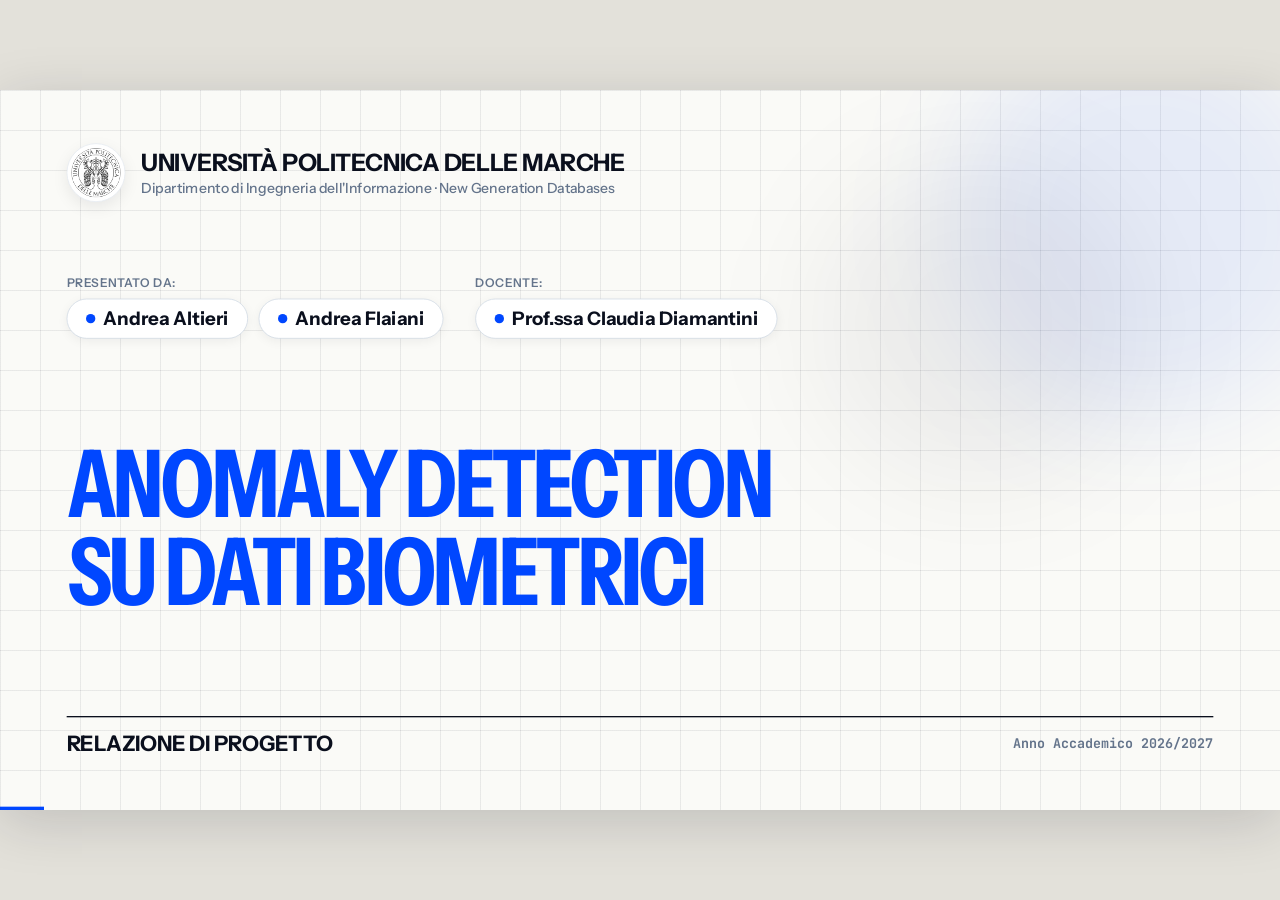
==== presentazione/index.html @ 2695b97a "Update index.html" ====
<!DOCTYPE html>
<html lang="it">

<head>
    <meta charset="UTF-8">
    <meta name="viewport" content="width=device-width, initial-scale=1.0">
    <title>Anomaly detection su dati biometrici — Presentazione di progetto</title>
    <meta name="description"
        content="Presentazione di New Generation Databases: architettura medallion, MongoDB Time Series e anomaly detection ibrida su VitalDB. Stile editoriale minimale 16:9.">

    <!-- Font locali offline: Instrument Sans + JetBrains Mono -->
    <link rel="stylesheet" href="fonts/fonts.css">

    <style>
        /* ===========================================
           PALETTE RIGOROSA A 3 COLORI
           1. NERO  (#0A0F1D): testi, linee, contrasti forti, strutture
           2. BLU   (#0047FF): accento primario, pipeline dati, modelli, metriche positive
           3. ROSSO (#DC2626): anomalie, valori impossibili, buchi nei dati, alert
           Sfondo: #FAFAF7 (bianco caldo editoriale / galleria)
           =========================================== */
        :root {
            --bg: #FAFAF7;
            --stage-bg: #E3E1DA;

            /* 1. NERO */
            --ink: #0A0F1D;
            --ink-soft: #334155;
            --muted: #64748B;
            --line: #E2E8F0;
            --line-strong: #CBD5E1;
            --surface: #F1F3F7;

            /* 2. BLU */
            --blue: #0047FF;
            --blue-deep: #0036C7;
            --blue-wash: rgba(0, 71, 255, 0.06);
            --blue-line: rgba(0, 71, 255, 0.22);

            /* 3. ROSSO */
            --red: #DC2626;
            --red-deep: #B91C1C;
            --red-wash: rgba(220, 38, 38, 0.07);
            --red-line: rgba(220, 38, 38, 0.28);

            --font-display: 'Instrument Sans', -apple-system, BlinkMacSystemFont, 'Segoe UI', Roboto, sans-serif;
            --font-mono: 'JetBrains Mono', Consolas, 'Courier New', monospace;

            --ease-out-expo: cubic-bezier(0.16, 1, 0.3, 1);
            --duration: 0.75s;

            /* Ombre editoriali per i riquadri */
            --card-shadow: 0 10px 30px rgba(10, 15, 29, 0.08), 0 2px 8px rgba(10, 15, 29, 0.04);
            --card-shadow-lg: 0 16px 44px rgba(10, 15, 29, 0.10), 0 4px 12px rgba(10, 15, 29, 0.05);
        }

        * {
            margin: 0;
            padding: 0;
            box-sizing: border-box;
        }

        /* ===========================================
           PALCO FISSO 16:9 (1920×1080)
           Centrato matematicamente con transform: scale(factor)
           Zero barre di scorrimento, zero overflow.
           =========================================== */
        html,
        body {
            width: 100%;
            height: 100%;
            margin: 0;
            overflow: hidden;
            background: var(--stage-bg);
            font-family: var(--font-display);
            color: var(--ink);
            -webkit-font-smoothing: antialiased;
        }

        .deck-viewport {
            position: fixed;
            inset: 0;
            width: 100vw;
            height: 100vh;
            overflow: hidden;
            background: var(--stage-bg);
            display: flex;
            align-items: center;
            justify-content: center;
        }

        .deck-stage {
            position: relative;
            width: 1920px;
            height: 1080px;
            flex: none;
            overflow: hidden;
            transform-origin: center center;
            background-color: var(--bg);
            background-image: 
                linear-gradient(to right, rgba(15, 23, 42, 0.04) 1px, transparent 1px),
                linear-gradient(to bottom, rgba(15, 23, 42, 0.04) 1px, transparent 1px);
            background-size: 60px 60px;
            box-shadow: 0 16px 80px rgba(10, 15, 29, 0.16);
        }

        .slide {
            position: absolute;
            inset: 0;
            width: 1920px;
            height: 1080px;
            padding: 64px 96px 56px 96px;
            overflow: hidden;
            display: flex;
            flex-direction: column;
            visibility: hidden;
            opacity: 0;
            pointer-events: none;
            background-color: transparent;
            background-image: 
                linear-gradient(to right, rgba(15, 23, 42, 0.04) 1px, transparent 1px),
                linear-gradient(to bottom, rgba(15, 23, 42, 0.04) 1px, transparent 1px);
            background-size: 60px 60px;
        }

        .slide.active,
        .slide.visible {
            visibility: visible;
            opacity: 1;
            pointer-events: auto;
            z-index: 1;
        }

        /* ===========================================
           ANIMAZIONI DI INGRESSO (REVEAL)
           =========================================== */
        .reveal {
            opacity: 0;
            transform: translateY(18px);
            transition: opacity var(--duration) var(--ease-out-expo),
                transform var(--duration) var(--ease-out-expo);
        }

        .slide.visible .reveal {
            opacity: 1;
            transform: translateY(0);
            transition-delay: calc(var(--d, 0) * 60ms + 80ms);
        }

        /* ===========================================
           INTESTAZIONI E TIPOGRAFIA EDITORIALE
           =========================================== */
        .kick {
            display: inline-flex;
            align-items: center;
            gap: 12px;
            font-size: 18px;
            font-weight: 700;
            letter-spacing: 0.08em;
            text-transform: uppercase;
            color: var(--muted);
            margin-bottom: 12px;
            flex: 0 0 auto;
        }

        .kick .dot {
            width: 12px;
            height: 12px;
            border-radius: 50%;
            background: var(--blue);
            flex: none;
        }

        .kick .dot.red {
            background: var(--red);
        }

        .slide-title {
            font-size: 52px;
            font-weight: 700;
            line-height: 1.08;
            letter-spacing: -0.03em;
            text-transform: uppercase;
            color: var(--ink);
            margin-bottom: 24px;
            padding-bottom: 18px;
            border-bottom: 2px solid var(--ink);
            flex: 0 0 auto;
        }

        .slide.cover .slide-title,
        .slide.conclusion .slide-title {
            border-bottom: none;
            padding-bottom: 0;
        }

        .slide-title em {
            font-style: normal;
            color: var(--blue);
        }

        .slide-title em.red {
            color: var(--red);
        }

        .canvas {
            position: relative;
            flex: 1 1 0;
            min-height: 0;
            width: 100%;
            display: flex;
            flex-direction: column;
        }

        /* ===========================================
           LAYOUT PRINCIPALE: SPLIT ASIMMETRICO (EDITORIALE)
           Lato sinistro narrativo / Lato destro visivo
           =========================================== */
        .editorial-split {
            display: grid;
            grid-template-columns: 1fr 1.18fr;
            gap: 64px;
            height: 100%;
            align-items: center;
            min-height: 0;
        }

        .editorial-split.reversed {
            grid-template-columns: 1.18fr 1fr;
        }

        .editorial-split.equal {
            grid-template-columns: 1fr 1fr;
        }

        .story {
            display: flex;
            flex-direction: column;
            justify-content: center;
            gap: 22px;
            min-height: 0;
        }

        .lead-text {
            font-size: 32px;
            font-weight: 500;
            line-height: 1.32;
            letter-spacing: -0.015em;
            color: var(--ink);
        }

        .lead-text b {
            font-weight: 700;
            color: var(--ink);
        }

        .lead-text b.blue {
            color: var(--blue);
        }

        .lead-text b.red {
            color: var(--red);
        }

        .takeaway {
            display: flex;
            flex-direction: column;
            gap: 12px;
        }

        .takeaway-item {
            display: flex;
            align-items: flex-start;
            gap: 16px;
            font-size: 22px;
            line-height: 1.4;
            color: var(--ink-soft);
        }

        .takeaway-item b,
        .takeaway-item strong {
            color: var(--ink) !important;
        }

        .takeaway-item .bullet {
            width: 10px;
            height: 10px;
            border-radius: 50%;
            background: var(--blue) !important;
            margin-top: 10px;
            flex: none;
        }

        .takeaway-item .bullet.red,
        .takeaway-item .bullet.dark {
            background: var(--blue) !important;
        }

        .callout-box {
            background: #fff;
            border-left: 5px solid var(--blue);
            padding: 18px 24px;
            border-radius: 0 16px 16px 0;
            box-shadow: var(--card-shadow);
            font-size: 21px;
            line-height: 1.4;
            color: var(--ink-soft);
        }

        .callout-box.red {
            border-left-color: var(--red);
            background: var(--red-wash);
        }

        .callout-box.dark {
            border-left-color: var(--ink);
            background: #fff;
        }

        /* ===========================================
           COMPONENTE HERO STAT & METRICHE
           =========================================== */
        .stat-showcase {
            display: flex;
            flex-direction: column;
            gap: 20px;
            height: 100%;
            justify-content: center;
        }

        .stat-hero {
            background: #fff;
            border-radius: 20px;
            padding: 32px 36px;
            box-shadow: var(--card-shadow-lg);
            border: 1px solid var(--line);
        }

        .stat-val {
            font-size: 96px;
            font-weight: 800;
            font-stretch: 80%;
            line-height: 0.95;
            letter-spacing: -0.04em;
            color: var(--blue);
        }

        .stat-val.red {
            color: var(--red);
        }

        .stat-val.dark {
            color: var(--ink);
        }

        .stat-val small {
            font-size: 0.44em;
            letter-spacing: -0.01em;
            color: var(--ink);
            margin-left: 8px;
        }

        .stat-lbl {
            font-size: 24px;
            font-weight: 600;
            color: var(--ink);
            margin-top: 10px;
        }

        .stat-sub {
            font-size: 19px;
            color: var(--muted);
            margin-top: 4px;
        }

        /* Griglie di statistiche orizzontali */
        .stat-row {
            display: grid;
            grid-template-columns: repeat(3, 1fr);
            gap: 24px;
            width: 100%;
        }

        .stat-row.cols-4 {
            grid-template-columns: repeat(4, 1fr);
        }

        .stat-item {
            background: #fff;
            border-radius: 18px;
            padding: 24px 28px;
            border: 1px solid var(--line);
            box-shadow: var(--card-shadow);
        }

        .stat-item .val {
            font-size: 64px;
            font-weight: 800;
            font-stretch: 80%;
            line-height: 1;
            letter-spacing: -0.035em;
            color: var(--blue);
        }

        .stat-item .val.red {
            color: var(--red);
        }

        .stat-item .val.dark {
            color: var(--ink);
        }

        .stat-item .val small {
            font-size: 0.46em;
            color: var(--ink);
            margin-left: 4px;
        }

        .stat-item .lbl {
            font-size: 20px;
            font-weight: 600;
            color: var(--ink);
            margin-top: 8px;
        }

        .stat-item .desc {
            font-size: 17px;
            color: var(--muted);
            margin-top: 4px;
            line-height: 1.35;
        }

        /* ===========================================
           TABELLA APERTA EDITORIALE (SENZA GABBIE)
           =========================================== */
        .open-table-wrap {
            background: #fff;
            border-radius: 20px;
            padding: 28px 32px;
            border: 1px solid var(--line);
            box-shadow: var(--card-shadow-lg);
            width: 100%;
        }

        .open-table {
            width: 100%;
            border-collapse: collapse;
            font-size: 21px;
        }

        .open-table th {
            text-align: left;
            font-size: 16px;
            font-weight: 700;
            letter-spacing: 0.08em;
            text-transform: uppercase;
            color: var(--muted);
            padding: 0 16px 14px 0;
            border-bottom: 2px solid var(--ink);
        }

        .open-table td {
            padding: 13px 16px 13px 0;
            border-bottom: 1px solid var(--line);
            color: var(--ink-soft);
        }

        .open-table tr:last-child td {
            border-bottom: none;
        }

        .open-table .r {
            text-align: right;
        }

        .open-table td.r {
            font-family: var(--font-mono);
            font-weight: 600;
            color: var(--ink);
        }

        .open-table tr.hl td {
            color: var(--blue);
            font-weight: 600;
        }

        .open-table tr.hl td.r {
            color: var(--blue);
            font-weight: 700;
        }

        .open-table tr.alert td {
            color: var(--red);
            font-weight: 600;
        }

        /* ===========================================
           PIPELINE & TIMELINE (ROADMAP E MEDALLION)
           =========================================== */
        .timeline-bar {
            display: grid;
            grid-template-columns: repeat(5, 1fr);
            gap: 24px;
            position: relative;
            margin: auto 0;
            padding: 40px 0;
        }

        .timeline-bar::before {
            content: "";
            position: absolute;
            left: 8%;
            right: 8%;
            top: 72px;
            height: 3px;
            background: var(--line-strong);
            z-index: 0;
        }

        .timeline-node {
            position: relative;
            z-index: 1;
            display: flex;
            flex-direction: column;
            align-items: center;
            text-align: center;
        }

        .timeline-node .num {
            width: 64px;
            height: 64px;
            border-radius: 50%;
            background: #fff;
            border: 3px solid var(--blue);
            color: var(--blue);
            font-family: var(--font-mono);
            font-size: 26px;
            font-weight: 800;
            display: grid;
            place-items: center;
            box-shadow: 0 0 0 10px var(--bg);
            margin-bottom: 20px;
            flex-shrink: 0;
        }

        .timeline-node.red .num {
            border-color: var(--red);
            color: var(--red);
        }

        .timeline-node.dark .num {
            border-color: var(--ink);
            color: var(--ink);
        }

        .timeline-node .phase {
            font-size: 15px;
            font-weight: 700;
            letter-spacing: 0.1em;
            text-transform: uppercase;
            color: var(--muted);
            margin-bottom: 6px;
        }

        .timeline-node h3 {
            font-size: 30px;
            font-weight: 700;
            color: var(--ink);
            margin-bottom: 8px;
        }

        .timeline-node p {
            font-size: 19px;
            line-height: 1.35;
            color: var(--ink-soft);
            max-width: 260px;
        }

        .timeline-node .tag {
            margin-top: 14px;
            font-family: var(--font-mono);
            font-size: 16px;
            font-weight: 600;
            padding: 4px 12px;
            border-radius: 8px;
            background: #fff;
            border: 1px solid var(--line-strong);
            color: var(--ink);
        }

        /* Colonne Medallion */
        .medallion-grid {
            display: grid;
            grid-template-columns: 1fr 48px 1fr 48px 1fr;
            align-items: stretch;
            height: 100%;
            gap: 0;
        }

        .med-col {
            background: #fff;
            border-radius: 20px;
            border: 1px solid var(--line);
            padding: 36px 36px;
            display: flex;
            flex-direction: column;
            box-shadow: var(--card-shadow-lg);
        }

        .med-col.highlight {
            border: 2px solid var(--blue);
            background: #fff;
        }

        .med-arrow {
            display: flex;
            align-items: center;
            justify-content: center;
            color: var(--blue);
        }

        .med-col .tier-tag {
            font-size: 15px;
            font-weight: 700;
            letter-spacing: 0.1em;
            text-transform: uppercase;
            color: var(--muted);
            margin-bottom: 6px;
        }

        .med-col h3 {
            font-size: 42px;
            font-weight: 800;
            color: var(--ink);
            margin-bottom: 6px;
        }

        .med-col .subtitle {
            font-size: 20px;
            color: var(--muted);
            margin-bottom: 20px;
        }

        .med-col ul {
            list-style: none;
            display: flex;
            flex-direction: column;
            gap: 12px;
            flex: 1;
        }

        .med-col li {
            position: relative;
            padding-left: 24px;
            font-size: 20px;
            line-height: 1.35;
            color: var(--ink-soft);
        }

        .med-col li::before {
            content: "";
            position: absolute;
            left: 0;
            top: 9px;
            width: 8px;
            height: 8px;
            border-radius: 50%;
            background: var(--blue);
        }

        .med-col.dark li::before {
            background: var(--ink);
        }

        .med-col .foot-stat {
            border-top: 1px solid var(--line);
            padding-top: 18px;
            margin-top: 24px;
            display: flex;
            align-items: baseline;
            gap: 12px;
        }

        .med-col .foot-stat .big {
            font-size: 54px;
            font-weight: 800;
            font-stretch: 80%;
            line-height: 1;
            color: var(--blue);
        }

        .med-col.dark .foot-stat .big {
            color: var(--ink);
        }

        .med-col .foot-stat span {
            font-size: 18px;
            color: var(--muted);
        }

        /* ===========================================
           BARRE DI CONFRONTO BENCHMARK
           =========================================== */
        .bm-group {
            display: flex;
            flex-direction: column;
            gap: 20px;
            width: 100%;
        }

        .bm-row {
            display: grid;
            grid-template-columns: 140px 1fr 150px;
            align-items: center;
            gap: 20px;
        }

        .bm-name {
            font-size: 22px;
            font-weight: 700;
            color: var(--ink);
        }

        .bm-name.blue {
            color: var(--blue);
        }

        .bm-val {
            font-family: var(--font-mono);
            font-size: 22px;
            font-weight: 700;
            text-align: right;
            color: var(--ink);
        }

        .bm-val.blue {
            color: var(--blue);
        }

        .bm-val.red {
            color: var(--red);
        }

        .bm-bar-track {
            height: 28px;
            background: var(--surface);
            border-radius: 999px;
            overflow: hidden;
            border: 1px solid var(--line);
        }

        .bm-bar-track>i {
            display: block;
            height: 100%;
            width: 0;
            border-radius: 999px;
            background: var(--bar-color, var(--ink));
            transition: width 1.3s var(--ease-out-expo) 0.3s;
        }

        .slide.visible .bm-bar-track>i {
            width: var(--w);
        }

        /* ===========================================
           DIAGRAMMA FLUSSO LSTM (SLIDE 13)
           =========================================== */
        .flow-chain {
            display: flex;
            align-items: stretch;
            gap: 0;
            width: 100%;
            margin-bottom: 28px;
        }

        .flow-card {
            flex: 1;
            background: #fff;
            border: 1px solid var(--line);
            border-radius: 16px;
            padding: 16px 8px;
            text-align: center;
            box-shadow: var(--card-shadow);
        }

        .flow-card.hero {
            background: var(--blue);
            border-color: var(--blue);
        }

        .flow-card .cat {
            font-family: var(--font-mono);
            font-size: 13px;
            font-weight: 700;
            letter-spacing: 0.08em;
            color: var(--muted);
        }

        .flow-card.hero .cat {
            color: rgba(255, 255, 255, 0.8);
        }

        .flow-card .main-lbl {
            font-size: 24px;
            font-weight: 700;
            color: var(--ink);
            margin: 6px 0 4px;
        }

        .flow-card.hero .main-lbl {
            color: #fff;
        }

        .flow-card .dim {
            font-family: var(--font-mono);
            font-size: 16px;
            font-weight: 700;
            color: var(--blue);
        }

        .flow-card.hero .dim {
            color: #fff;
        }

        .flow-arrow {
            width: 32px;
            flex: none;
            display: flex;
            align-items: center;
            justify-content: center;
            color: var(--line-strong);
        }

        /* ===========================================
           SIMULAZIONE VALORI IMPOSSIBILI (SLIDE 07)
           =========================================== */
        .grid-sim {
            display: grid;
            grid-template-columns: 180px repeat(6, 1fr);
            gap: 10px;
            align-items: center;
            width: 100%;
        }

        .grid-sim .t-head {
            font-family: var(--font-mono);
            font-size: 15px;
            color: var(--muted);
            text-align: center;
        }

        .grid-sim .row-name {
            font-size: 19px;
            font-weight: 700;
            color: var(--ink);
        }

        .grid-sim .cell {
            height: 48px;
            border-radius: 10px;
            display: grid;
            place-items: center;
            font-family: var(--font-mono);
            font-size: 19px;
            font-weight: 700;
            background: #fff;
            border: 1px solid var(--line);
            color: var(--ink);
        }

        .grid-sim .cell.empty {
            color: var(--line-strong);
        }

        .grid-sim .cell.fill-blue {
            background: var(--blue-wash);
            border-color: var(--blue-line);
            color: var(--blue);
        }

        .grid-sim .cell.error-red {
            background: var(--red-wash);
            border-color: var(--red-line);
            color: var(--red);
        }

        .grid-sim .cell.outlier-flag {
            background: #fff;
            border: 2px dashed var(--red);
            color: var(--red);
        }

        /* ===========================================
           HEATMAP MATRICE CONCORDANZA (SLIDE 15)
           =========================================== */
        .matrix-table {
            width: 100%;
            border-collapse: separate;
            border-spacing: 6px;
        }

        .matrix-table th {
            font-size: 16px;
            font-weight: 700;
            color: var(--muted);
            text-align: center;
            padding-bottom: 4px;
        }

        .matrix-table th.rl {
            text-align: left;
            font-size: 19px;
            color: var(--ink);
            white-space: nowrap;
            padding-right: 12px;
        }

        .matrix-table td {
            height: 56px;
            text-align: center;
            border-radius: 10px;
            font-family: var(--font-mono);
            font-size: 21px;
            font-weight: 700;
            background: var(--blue-wash);
            color: var(--ink-soft);
        }

        .matrix-table td.full {
            background: var(--blue);
            color: #fff;
        }

        .matrix-table td.mid {
            background: rgba(0, 71, 255, 0.28);
            color: var(--blue-deep);
        }

        /* ===========================================
           FOOTER DELLA PRESENTAZIONE
           =========================================== */
        .deck-foot {
            display: flex;
            align-items: center;
            justify-content: space-between;
            margin-top: auto;
            padding-top: 16px;
            flex: 0 0 auto;
        }

        .foot-info {
            font-size: 15px;
            font-weight: 600;
            color: var(--muted);
            letter-spacing: 0.04em;
            text-transform: uppercase;
        }

        .pager-badge {
            display: inline-flex;
            align-items: center;
            gap: 8px;
            background: #fff;
            border: 1px solid var(--line);
            border-radius: 999px;
            padding: 4px 16px;
            font-size: 16px;
            font-weight: 700;
            color: var(--ink);
            box-shadow: 0 2px 8px rgba(10, 15, 29, 0.04);
        }

        .pager-badge b {
            color: var(--blue);
        }

        .progress-line {
            position: absolute;
            left: 0;
            bottom: 0;
            height: 5px;
            background: var(--blue);
            transition: width 0.5s var(--ease-out-expo);
        }

        /* ===========================================
           ELEMENTI GRAFICI DI SFONDO
           =========================================== */
        /* Sfere speciali copertina */
        .sphere {
            position: absolute;
            border-radius: 50%;
            pointer-events: none;
            filter: blur(80px);
            z-index: 0;
        }

        .sphere.xl-a {
            width: 600px;
            height: 600px;
            right: -100px;
            top: -100px;
            background: rgba(0, 71, 255, 0.08);
        }

        .sphere.xl-b {
            width: 500px;
            height: 500px;
            right: 200px;
            top: 100px;
            background: rgba(10, 15, 29, 0.05);
        }

        .slide.cover {
            padding: 80px 100px;
            justify-content: space-between;
        }

        .cover-header {
            display: flex;
            align-items: center;
            gap: 24px;
        }

        .cover-header img {
            width: 88px;
            height: 88px;
            border-radius: 50%;
            background: #fff;
            padding: 6px;
            border: 1px solid var(--line);
            box-shadow: 0 8px 24px rgba(10, 15, 29, 0.08);
        }

        .cover-header .uni {
            font-size: 36px;
            font-weight: 800;
            letter-spacing: -0.02em;
            text-transform: uppercase;
            line-height: 1;
            color: var(--ink);
        }

        .cover-header .course {
            font-size: 21px;
            color: var(--muted);
            margin-top: 8px;
            font-weight: 500;
        }

        .cover-meta {
            display: flex;
            gap: 48px;
            align-items: flex-end;
        }

        .meta-group .meta-lbl {
            font-size: 18px;
            font-weight: 600;
            color: var(--muted);
            text-transform: uppercase;
            letter-spacing: 0.06em;
            margin-bottom: 12px;
        }

        .meta-pills {
            display: flex;
            gap: 16px;
        }

        .meta-pill {
            display: inline-flex;
            align-items: center;
            gap: 12px;
            background: #fff;
            border: 1px solid var(--line-strong);
            border-radius: 999px;
            padding: 12px 28px;
            font-size: 28px;
            font-weight: 700;
            color: var(--ink);
            box-shadow: 0 4px 16px rgba(10, 15, 29, 0.06);
        }

        .meta-pill .dot {
            width: 14px;
            height: 14px;
            border-radius: 50%;
            background: var(--blue);
        }

        .cover-title {
            font-size: 140px;
            font-weight: 800;
            font-stretch: 80%;
            line-height: 0.94;
            letter-spacing: -0.045em;
            text-transform: uppercase;
            color: var(--blue);
            white-space: nowrap;
            margin: 40px 0;
        }

        .cover-title span {
            display: block;
        }

        .cover-title.chapter-title {
            font-size: 110px;
            font-weight: 800;
            font-stretch: 80%;
            line-height: 0.96;
            letter-spacing: -0.04em;
            text-transform: uppercase;
            white-space: normal;
            margin: 32px 0 20px 0;
            color: var(--ink);
        }

        .cover-title.chapter-title .num-ch {
            font-size: 34px;
            font-family: var(--font-mono);
            font-weight: 800;
            letter-spacing: 0.12em;
            color: var(--blue);
            text-transform: uppercase;
            margin-bottom: 20px;
            display: flex;
            align-items: center;
            gap: 14px;
        }

        .cover-title.chapter-title .num-ch i.dot {
            width: 14px;
            height: 14px;
            border-radius: 50%;
            background: var(--blue);
            display: inline-block;
        }

        .cover-footer {
            display: flex;
            align-items: center;
            justify-content: space-between;
            border-top: 2px solid var(--ink);
            padding-top: 20px;
        }

        .cover-footer .badge-main {
            font-size: 32px;
            font-weight: 800;
            text-transform: uppercase;
            letter-spacing: -0.01em;
            color: var(--ink);
        }

        .cover-footer .sub-badge {
            font-family: var(--font-mono);
            font-size: 20px;
            font-weight: 700;
            color: var(--muted);
        }

        /* ===========================================
           MODALITÀ MODIFICA INLINE (TASTO E)
           =========================================== */
        .edit-hotzone {
            position: fixed;
            top: 0;
            left: 0;
            width: 80px;
            height: 80px;
            z-index: 10000;
            cursor: pointer;
        }

        .edit-toggle {
            position: fixed;
            top: 14px;
            left: 14px;
            width: 44px;
            height: 44px;
            border-radius: 50%;
            border: 2px solid var(--line-strong);
            background: #fff;
            font-size: 18px;
            cursor: pointer;
            opacity: 0;
            pointer-events: none;
            transition: opacity 0.3s ease;
            z-index: 10001;
            box-shadow: 0 6px 16px rgba(10, 15, 29, 0.16);
        }

        .edit-toggle.show,
        .edit-toggle.active {
            opacity: 1;
            pointer-events: auto;
        }

        .edit-toggle.active {
            background: var(--blue);
            border-color: var(--blue);
            color: #fff;
        }

        body.editing [contenteditable="true"] {
            outline: 2px dashed rgba(0, 71, 255, 0.45);
            outline-offset: 3px;
            cursor: text;
        }

        body.editing [contenteditable="true"]:focus {
            outline-color: var(--blue);
            background: rgba(0, 71, 255, 0.05);
        }

        .edit-hint {
            position: fixed;
            bottom: 12px;
            left: 50%;
            transform: translateX(-50%);
            background: var(--ink);
            color: #fff;
            font: 500 13px/1 var(--font-display);
            padding: 8px 16px;
            border-radius: 999px;
            z-index: 10002;
            opacity: 0;
            pointer-events: none;
            transition: opacity 0.3s;
        }

        body.editing .edit-hint {
            opacity: 1;
        }
    </style>
</head>

<body>
    <div class="deck-viewport">
        <main class="deck-stage" id="deckStage" aria-label="Presentazione della relazione di progetto">

            <!-- ===========================================
                 01 — COPERTINA
                 =========================================== -->
            <section class="slide cover active" data-section="Copertina">
                <div class="sphere xl-a"></div>
                <div class="sphere xl-b"></div>

                <div class="cover-header reveal">
                    <img src="img/univpm_seal.png" alt="Sigillo dell'Università Politecnica delle Marche">
                    <div>
                        <div class="uni">Università Politecnica delle Marche</div>
                        <div class="course">Dipartimento di Ingegneria dell'Informazione · New Generation Databases
                        </div>
                    </div>
                </div>

                <div class="cover-meta">
                    <div class="meta-group reveal">
                        <div class="meta-lbl">Presentato da:</div>
                        <div class="meta-pills">
                            <span class="meta-pill"><i class="dot"></i> Andrea Altieri</span>
                            <span class="meta-pill"><i class="dot"></i> Andrea Flaiani</span>
                        </div>
                    </div>
                    <div class="meta-group reveal">
                        <div class="meta-lbl">Docente:</div>
                        <span class="meta-pill"><i class="dot"></i> Prof.ssa Claudia Diamantini</span>
                    </div>
                </div>

                <h1 class="cover-title">
                    <span class="reveal">Anomaly detection</span>
                    <span class="reveal">su dati biometrici</span>
                </h1>

                <div class="cover-footer reveal">
                    <span class="badge-main">Relazione di Progetto</span>
                    <span class="sub-badge">Anno Accademico 2026/2027</span>
                </div>
            </section>

            <!-- ===========================================
                 INTRO CAPITOLO 01
                 =========================================== -->
            <section class="slide cover" data-section="Capitolo 01">
                <div class="sphere xl-a"></div>
                <div class="sphere xl-b"></div>

                <div class="cover-header reveal">
                    <img src="img/univpm_seal.png" alt="Sigillo dell'Università Politecnica delle Marche">
                    <div>
                        <div class="uni">Università Politecnica delle Marche</div>
                        <div class="course">Dipartimento di Ingegneria dell'Informazione · New Generation Databases
                        </div>
                    </div>
                </div>

                <div style="flex:1; display:flex; flex-direction:column; justify-content:center; max-width:1450px;">
                    <h1 class="cover-title chapter-title">
                        <span class="num-ch reveal"> Capitolo 01</span>
                        <span class="reveal">Il Problema Clinico</span>
                        <span class="reveal" style="color:var(--blue);">&amp; I Dati VitalDB</span>
                    </h1>
                    <p class="lead-text reveal"
                        style="font-size:32px; line-height:1.45; color:var(--ink-soft); max-width:1300px; margin-top:16px;">
                        Monitoraggio fisiologico in sala operatoria su 500 interventi reali: tra disturbi elettrici dei
                        sensori e campionamento asincrono.
                    </p>
                </div>

                <div class="cover-footer reveal">
                    <span class="badge-main">Contesto Operatorio, Disturbi e Campionamento</span>
                    <span class="sub-badge">Parte 1 di 5</span>
                </div>
            </section>

            <!-- ===========================================
                 02 — IL PROBLEMA
                 =========================================== -->
            <section class="slide" data-section="Capitolo 01">
                <div class="kick reveal"> Capitolo 01 · Contesto Clinico &amp; Dati</div>
                <h2 class="slide-title reveal">Sala operatoria: <em>tanti dati, poca qualità</em></h2>

                <div class="canvas">
                    <div class="editorial-split">
                        <div class="story reveal">
                            <p class="lead-text">
                                Il monitor di sala operatoria raccoglie milioni di punti, ma <b class="red">oltre la
                                    metà del dato grezzo è inutilizzabile</b> senza bonifica.
                            </p>
                            <div class="takeaway">
                                <div class="takeaway-item">
                                    <div class="bullet"></div>
                                    <div><b>Sensori disturbati</b>: l'elettrobisturi genera picchi finti fino a <b>320 bpm</b>; se il sensore al dito scivola, l'ossigeno si azzera.</div>
                                </div>
                                <div class="takeaway-item">
                                    <div class="bullet"></div>
                                    <div><b>Tempi disallineati</b>: battito e ossigeno arrivano ogni secondo; la pressione solo ogni 2–5 minuti (il bracciale deve riposare per non bloccare il sangue).</div>
                                </div>
                                <div class="takeaway-item">
                                    <div class="bullet"></div>
                                    <div><b>Dati nel tempo (Time Series)</b>: l'ordine cronologico è fondamentale; ogni secondo dipende strettamente da quello appena trascorso.</div>
                                </div>
                            </div>
                            <div class="callout-box">
                                <b>Obiettivo</b>: trasformare flussi grezzi rumorosi e intermittenti in un archivio
                                analitico ad alta velocità, capace di rilevare tempestivamente le crisi del paziente.
                            </div>
                        </div>

                        <div class="stat-showcase reveal">
                            <div class="stat-hero">
                                <div class="stat-val red">66,3<small>%</small></div>
                                <div class="stat-lbl">Celle vuote nel dato grezzo</div>
                                <div class="stat-sub">Dovute all'intermittenza fisiologica del bracciale NIBP</div>
                            </div>
                            <div class="stat-hero">
                                <div class="stat-val">1 s <span
                                        style="font-size:0.5em; color:var(--ink); font-weight:500;">vs</span> 5 min
                                </div>
                                <div class="stat-lbl">Disallineamento temporale</div>
                                <div class="stat-sub">Risolto tramite forward-fill limitato e interpolazione</div>
                            </div>
                        </div>
                    </div>
                </div>
            </section>

            <!-- ===========================================
                 03 — DATASET VITALDB & CAMPIONAMENTO ASINCRONO
                 =========================================== -->
            <section class="slide" data-section="Capitolo 01">
                <div class="kick reveal"> Capitolo 01 · Contesto Clinico &amp; Dati</div>
                <h2 class="slide-title reveal">VitalDB: <em>la sorgente dei dati e il problema del campionamento</em>
                </h2>

                <div class="canvas"
                    style="display:flex; flex-direction:column; justify-content:flex-start; gap: 20px; height:100%; padding-bottom: 24px;">

                    <!-- Box Grafico: ONDA ECG CONTINUA vs ONDA PRESSORIA INTERMITTENTE -->
                    <div class="reveal"
                        style="background:#fff; border-radius:24px; border:1px solid var(--line); padding:28px 36px; box-shadow:var(--card-shadow); flex: 1 1 auto; display:flex; flex-direction:column; justify-content:space-between;">
                        <p class="lead-text" style="margin-bottom:14px; font-size:26px; line-height:1.25;">
                            Cosa registra il monitor nello stesso arco di 5 minuti (300 secondi): <span
                                style="color:var(--muted); font-size:21px; font-weight:400; display:block; margin-top:2px;">Disallineamento
                                temporale tra sensore continuo al dito e bracciale gonfiabile</span>
                        </p>

                        <!-- Canale 1: HR (Tracciato continuo ECG / Frequenza cardiaca al secondo) -->
                        <div
                            style="background:var(--surface); border:1px solid var(--line); border-radius:18px; padding:18px 24px; margin-bottom:12px;">
                            <div
                                style="display:flex; justify-content:space-between; align-items:center; margin-bottom:8px;">
                                <b style="font-size:22px; color:var(--ink);">Frequenza Cardiaca (HR) &amp; ECG</b>
                                <span class="pill sm blue-solid" style="font-size:13px; padding:4px 12px;">1 misura AL
                                    SECONDO (Flusso continuo)</span>
                            </div>

                            <!-- Grafico SVG: ONDA CONTINUA ECG CON I CLASSICI COMPLESSI QRS A PICCO TRIANGOLARE -->
                            <div
                                style="height:58px; background:#fff; border-radius:12px; border:1px solid var(--line); display:flex; align-items:center; padding:0 16px; position:relative; overflow:hidden;">
                                <svg width="100%" height="48" viewBox="0 0 1000 48" preserveAspectRatio="none"
                                    style="display:block;">
                                    <!-- Linee verticali dei minuti (0m, 1m, 2m, 3m, 4m, 5m) -->
                                    <line x1="0" y1="0" x2="0" y2="48" stroke="var(--line-strong)" stroke-width="2" />
                                    <line x1="200" y1="0" x2="200" y2="48" stroke="var(--line)" stroke-width="1"
                                        stroke-dasharray="2 2" />
                                    <line x1="400" y1="0" x2="400" y2="48" stroke="var(--line)" stroke-width="1"
                                        stroke-dasharray="2 2" />
                                    <line x1="600" y1="0" x2="600" y2="48" stroke="var(--line)" stroke-width="1"
                                        stroke-dasharray="2 2" />
                                    <line x1="800" y1="0" x2="800" y2="48" stroke="var(--line)" stroke-width="1"
                                        stroke-dasharray="2 2" />
                                    <line x1="1000" y1="0" x2="1000" y2="48" stroke="var(--line-strong)"
                                        stroke-width="2" />

                                    <!-- Linea isoelettrica di base -->
                                    <line x1="0" y1="28" x2="1000" y2="28" stroke="rgba(0,71,255,0.12)"
                                        stroke-width="1" />

                                    <!-- Onda continua con complessi QRS triangolari ripetuti a ritmo regolare (passo 40px) -->
                                    <path d="
                                        M0,28 L10,28 Q14,22 18,28 L22,28 L24,31 L27,4 L30,42 L32,28 L35,28 Q40,20 45,28
                                        L50,28 Q54,22 58,28 L62,28 L64,31 L67,4 L70,42 L72,28 L75,28 Q80,20 85,28
                                        L90,28 Q94,22 98,28 L102,28 L104,31 L107,4 L110,42 L112,28 L115,28 Q120,20 125,28
                                        L130,28 Q134,22 138,28 L142,28 L144,31 L147,4 L150,42 L152,28 L155,28 Q160,20 165,28
                                        L170,28 Q174,22 178,28 L182,28 L184,31 L187,4 L190,42 L192,28 L195,28 Q200,20 205,28
                                        L210,28 Q214,22 218,28 L222,28 L224,31 L227,4 L230,42 L232,28 L235,28 Q240,20 245,28
                                        L250,28 Q254,22 258,28 L262,28 L264,31 L267,4 L270,42 L272,28 L275,28 Q280,20 285,28
                                        L290,28 Q294,22 298,28 L302,28 L304,31 L307,4 L310,42 L312,28 L315,28 Q320,20 325,28
                                        L330,28 Q334,20 338,28 L342,28 L344,31 L347,4 L350,42 L352,28 L355,28 Q360,20 365,28
                                        L370,28 Q374,22 378,28 L382,28 L384,31 L387,4 L390,42 L392,28 L395,28 Q400,20 405,28
                                        L410,28 Q414,22 418,28 L422,28 L424,31 L427,4 L430,42 L432,28 L435,28 Q440,20 445,28
                                        L450,28 Q454,22 458,28 L462,28 L464,31 L467,4 L470,42 L472,28 L475,28 Q480,20 485,28
                                        L490,28 Q494,22 498,28 L502,28 L504,31 L507,4 L510,42 L512,28 L515,28 Q520,20 525,28
                                        L530,28 Q534,22 538,28 L542,28 L544,31 L547,4 L550,42 L552,28 L555,28 Q560,20 565,28
                                        L570,28 Q574,22 578,28 L582,28 L584,31 L587,4 L590,42 L592,28 L595,28 Q600,20 605,28
                                        L610,28 Q614,22 618,28 L622,28 L624,31 L627,4 L630,42 L632,28 L635,28 Q640,20 645,28
                                        L650,28 Q654,22 658,28 L662,28 L664,31 L667,4 L670,42 L672,28 L675,28 Q680,20 685,28
                                        L690,28 Q694,22 698,28 L702,28 L704,31 L707,4 L710,42 L712,28 L715,28 Q720,20 725,28
                                        L730,28 Q734,22 738,28 L742,28 L744,31 L747,4 L750,42 L752,28 L755,28 Q760,20 765,28
                                        L770,28 Q774,22 778,28 L782,28 L784,31 L787,4 L790,42 L792,28 L795,28 Q800,20 805,28
                                        L810,28 Q814,22 818,28 L822,28 L824,31 L827,4 L830,42 L832,28 L835,28 Q840,20 845,28
                                        L850,28 Q854,22 858,28 L862,28 L864,31 L867,4 L870,42 L872,28 L875,28 Q880,20 885,28
                                        L890,28 Q894,22 898,28 L902,28 L904,31 L907,4 L910,42 L912,28 L915,28 Q920,20 925,28
                                        L930,28 Q934,22 938,28 L942,28 L944,31 L947,4 L950,42 L952,28 L955,28 Q960,20 965,28
                                        L970,28 Q974,22 978,28 L982,28 L984,31 L987,4 L990,42 L992,28 L1000,28"
                                        fill="none" stroke="var(--blue)" stroke-width="2.6" stroke-linecap="round"
                                        stroke-linejoin="round" />
                                </svg>
                            </div>
                            <div
                                style="display:flex; justify-content:space-between; align-items:center; margin-top:8px;">
                                <div style="font-size:16px; color:var(--blue); font-weight:700;">
                                    ✓ Flusso continuo ininterrotto: picco cardiaco registrato a ogni secondo, senza
                                    interruzioni.
                                </div>
                                <span
                                    style="font-family:var(--font-mono); font-size:15px; color:var(--muted); font-weight:700;">300
                                    secondi su 300</span>
                            </div>
                        </div>

                        <!-- Canale 2: Pressione Arteriosa (Forma d'onda pressoria arteriosa con picco sistolico e incisura dicrota, presente solo a intervalli e poi vuoto) -->
                        <div
                            style="background:var(--surface); border:1px solid var(--line); border-radius:18px; padding:18px 24px;">
                            <div
                                style="display:flex; justify-content:space-between; align-items:center; margin-bottom:8px;">
                                <b style="font-size:22px; color:var(--red);">Pressione Sanguigna (Misurazione Bracciale
                                    NIBP)</b>
                                <span class="pill sm red-solid" style="font-size:13px; padding:4px 12px;">Solo 1 misura
                                    OGNI 4-5 MINUTI (intermittente)</span>
                            </div>

                            <!-- Grafico SVG: sfondo bianco nel riquadro del segnale, perfettamente coordinato con il canale HR -->
                            <div
                                style="height:58px; background:#fff; border-radius:12px; border:1px solid var(--line); display:flex; align-items:center; padding:0 16px; position:relative; overflow:hidden;">
                                <svg width="100%" height="48" viewBox="0 0 1000 48" preserveAspectRatio="none"
                                    style="display:block;">
                                    <!-- Linee verticali dei minuti sincronizzate con HR sopra -->
                                    <line x1="0" y1="0" x2="0" y2="48" stroke="var(--line-strong)" stroke-width="2" />
                                    <line x1="200" y1="0" x2="200" y2="48" stroke="var(--line)" stroke-width="1"
                                        stroke-dasharray="2 2" />
                                    <line x1="400" y1="0" x2="400" y2="48" stroke="var(--line)" stroke-width="1"
                                        stroke-dasharray="2 2" />
                                    <line x1="600" y1="0" x2="600" y2="48" stroke="var(--line)" stroke-width="1"
                                        stroke-dasharray="2 2" />
                                    <line x1="800" y1="0" x2="800" y2="48" stroke="var(--line)" stroke-width="1"
                                        stroke-dasharray="2 2" />
                                    <line x1="1000" y1="0" x2="1000" y2="48" stroke="var(--line-strong)"
                                        stroke-width="2" />

                                    <!-- 1. PRIMA MISURAZIONE PRESSORIA (Minuto 0): Forma d'onda pressoria reale (upstroke ripido, dicrotic notch, diastole) -->
                                    <g>
                                        <!-- Battito pressorio 1 -->
                                        <path
                                            d="M5,40 C8,40 12,9 16,5 C20,2 24,16 28,22 C30,24 33,19 36,23 C40,29 46,40 50,40"
                                            fill="none" stroke="var(--red)" stroke-width="2.8" stroke-linecap="round" />
                                        <!-- Battito pressorio 2 -->
                                        <path
                                            d="M50,40 C53,40 57,9 61,5 C65,2 69,16 73,22 C75,24 78,19 81,23 C85,29 91,40 95,40"
                                            fill="none" stroke="var(--red)" stroke-width="2.8" stroke-linecap="round" />
                                        <!-- Chiusura misura -->
                                        <line x1="95" y1="40" x2="110" y2="40" stroke="var(--red)" stroke-width="2" />
                                    </g>

                                    <!-- 2. IL VUOTO INTERMEDIO: linea tratteggiata piatta per oltre 4 minuti (da 110px a 790px) -->
                                    <line x1="110" y1="40" x2="790" y2="40" stroke="rgba(220,38,38,0.35)"
                                        stroke-width="2" stroke-dasharray="6 6" />

                                    <!-- 3. SECONDA MISURAZIONE PRESSORIA (Minuto 4 - 800px): ricompare la forma d'onda della pressione -->
                                    <g>
                                        <line x1="775" y1="40" x2="790" y2="40" stroke="var(--red)" stroke-width="2" />
                                        <!-- Battito pressorio 1 al minuto 4 -->
                                        <path
                                            d="M790,40 C793,40 797,10 801,6 C805,3 809,17 813,23 C815,25 818,20 821,24 C825,30 831,40 835,40"
                                            fill="none" stroke="var(--red)" stroke-width="2.8" stroke-linecap="round" />
                                        <!-- Battito pressorio 2 al minuto 4 -->
                                        <path
                                            d="M835,40 C838,40 842,10 846,6 C850,3 854,17 858,23 C860,25 863,20 866,24 C870,30 876,40 880,40"
                                            fill="none" stroke="var(--red)" stroke-width="2.8" stroke-linecap="round" />
                                        <line x1="880" y1="40" x2="960" y2="40" stroke="rgba(220,38,38,0.35)"
                                            stroke-width="2" stroke-dasharray="6 6" />
                                        <!-- Terzo ciclo a fine finestra (minuto 5) -->
                                        <path
                                            d="M960,40 C963,40 967,10 971,6 C975,3 979,17 983,23 C985,25 988,20 991,24 C995,30 998,40 1000,40"
                                            fill="none" stroke="var(--red)" stroke-width="2.8" stroke-linecap="round" />
                                    </g>
                                </svg>
                            </div>

                            <div
                                style="display:flex; justify-content:space-between; align-items:center; margin-top:8px;">
                                <div style="font-size:16px; color:var(--red); font-weight:700;">
                                    ✕ Discontinuo: compare solo la forma d'onda del gonfiaggio al minuto 0, poi nessun
                                    segnale per 4 minuti, poi ricompare al minuto 4.
                                </div>
                                <span
                                    style="font-family:var(--font-mono); font-size:15px; color:var(--red); font-weight:800;">66,3%
                                    di celle vuote</span>
                            </div>
                        </div>

                    </div>

                    <!-- 3 Sezioni Inferiori: piene, adiacenti e perfettamente proporzionate per riempire tutta la pagina -->
                    <div class="reveal"
                        style="display:grid; grid-template-columns: 1fr 1fr 1.35fr; gap:22px; flex: 0 0 auto;">

                        <div class="stat-item"
                            style="box-shadow:var(--card-shadow); padding:24px 28px; border-radius:20px; display:flex; flex-direction:column; justify-content:center;">
                            <div class="val" style="font-size:62px; line-height:1;">500</div>
                            <div class="lbl" style="font-size:22px; margin-top:8px;">Casi Completi Selezionati</div>
                            <div class="desc" style="font-size:16px; line-height:1.4; margin-top:4px;">Filtrati su 6.300 interventi: solo i casi con <b>tutti e 5 i parametri simultanei</b>.</div>
                        </div>

                        <div class="stat-item"
                            style="box-shadow:var(--card-shadow); padding:24px 28px; border-radius:20px; display:flex; flex-direction:column; justify-content:center;">
                            <div class="val" style="font-size:62px; line-height:1;">5,4<small>M</small></div>
                            <div class="lbl" style="font-size:22px; margin-top:8px;">Secondi Registrati</div>
                            <div class="desc" style="font-size:16px; line-height:1.4; margin-top:4px;">Oltre 1.500 ore reali. Finestre LSTM da 30s e 100 alberi con calcolo intensivo su macchina singola.</div>
                        </div>

                        <!-- Riquadro "La sfida della tesi" valorizzato e perfettamente visibile -->
                        <div
                            style="background:#fff; border-radius:20px; border:2px solid var(--blue); padding:24px 30px; box-shadow:var(--card-shadow); display:flex; flex-direction:column; justify-content:center;">
                            <div
                                style="display:flex; justify-content:space-between; align-items:center; margin-bottom:8px;">
                                <span style="font-size:22px; font-weight:800; color:var(--blue);">La sfida della
                                    tesi</span>
                                <span class="pill sm blue-soft" style="font-size:13px; padding:4px 12px;">Obiettivo
                                    Silver</span>
                            </div>
                            <p class="lead-text" style="font-size:19px; line-height:1.38; margin:0;">
                                I modelli matematici richiedono <b>tutti i 5 segnali sincronizzati al secondo</b>. 500 casi bilanciano rigore statistico e sostenibilità dei tempi di training.
                            </p>
                        </div>

                    </div>

                </div>
            </section>

            <!-- ===========================================
                 INTRO CAPITOLO 02
                 =========================================== -->
            <section class="slide cover" data-section="Capitolo 02">
                <div class="sphere xl-a"></div>
                <div class="sphere xl-b"></div>

                <div class="cover-header reveal">
                    <img src="img/univpm_seal.png" alt="Sigillo dell'Università Politecnica delle Marche">
                    <div>
                        <div class="uni">Università Politecnica delle Marche</div>
                        <div class="course">Dipartimento di Ingegneria dell'Informazione · New Generation Databases
                        </div>
                    </div>
                </div>

                <div style="flex:1; display:flex; flex-direction:column; justify-content:center; max-width:1450px;">
                    <h1 class="cover-title chapter-title">
                        <span class="num-ch reveal"> Capitolo 02</span>
                        <span class="reveal">Architettura Dati</span>
                        <span class="reveal" style="color:var(--blue);">&amp; Pipeline Medallion</span>
                    </h1>
                    <p class="lead-text reveal"
                        style="font-size:32px; line-height:1.45; color:var(--ink-soft); max-width:1300px; margin-top:16px;">
                        Dall'ingestione raw (Bronze) alla bonifica fisiologica e temporale (Silver), fino alle serie
                        storiche compresse su MongoDB 8.0 (Gold).
                    </p>
                </div>

                <div class="cover-footer reveal">
                    <span class="badge-main">Bronze, Silver, Gold: Ingestione, Bonifica e Storage Time-Series</span>
                    <span class="sub-badge">Parte 2 di 5</span>
                </div>
            </section>

            <!-- ===========================================
                 04 — IL PERCORSO (ROADMAP)
                 =========================================== -->
            <section class="slide" data-section="Capitolo 02">
                <div class="kick reveal"> Capitolo 02 · Pipeline Dati &amp; Medallion</div>
                <h2 class="slide-title reveal">Il percorso: <em>dal dato grezzo all'allarme</em></h2>

                <div class="canvas" style="display:flex; flex-direction:column; justify-content:space-between;">
                    <!-- Testo centrato esattamente nell'intervallo tra la linea del titolo e i pallini -->
                    <div style="flex:1; display:flex; align-items:center; justify-content:center; min-height:120px;">
                        <p class="lead-text reveal" style="text-align:center; max-width:1150px; margin: 0 auto;">
                            Cinque passi essenziali: raccogliamo i dati grezzi, li puliamo dai disturbi, li salviamo in
                            modo
                            efficiente e rileviamo le anomalie per i medici.
                        </p>
                    </div>

                    <div class="timeline-bar reveal" style="margin:0; padding-top:10px; padding-bottom:30px;">
                        <div class="timeline-node dark">
                            <div class="num">1</div>
                            <div class="phase">Bronze</div>
                            <h3>Raccolta</h3>
                            <p style="font-size:20px; line-height:1.4;">Scaricamento sicuro e congelamento del dato
                                grezzo.</p>
                            <span class="tag">Parquet</span>
                        </div>

                        <div class="timeline-node">
                            <div class="num">2</div>
                            <div class="phase">Silver</div>
                            <h3>Pulizia</h3>
                            <p style="font-size:20px; line-height:1.4;">Filtro artefatti e allineamento dei segnali al
                                secondo.</p>
                            <span class="tag">Pandas</span>
                        </div>

                        <div class="timeline-node">
                            <div class="num">3</div>
                            <div class="phase">Gold</div>
                            <h3>Archiviazione</h3>
                            <p style="font-size:20px; line-height:1.4;">Database per serie storiche compresso e
                                ultra-veloce.</p>
                            <span class="tag">MongoDB 8.0</span>
                        </div>

                        <div class="timeline-node red">
                            <div class="num">4</div>
                            <div class="phase" style="color:var(--red);">Analisi</div>
                            <h3>Allarmi</h3>
                            <p style="font-size:20px; line-height:1.4;">Regole cliniche d'emergenza + intelligenza
                                artificiale.</p>
                            <span class="tag" style="color:var(--red); border-color:var(--red-line);">Scikit ·
                                PyTorch</span>
                        </div>

                        <div class="timeline-node dark">
                            <div class="num">5</div>
                            <div class="phase">Sistema</div>
                            <h3>Interfaccia</h3>
                            <p style="font-size:20px; line-height:1.4;">Dashboard interattiva e notifiche chiare in
                                sala.</p>
                            <span class="tag">FastAPI · Docker</span>
                        </div>
                    </div>
                </div>
            </section>

            <!-- ===========================================
                 05 — ARCHITETTURA MEDALLION
                 =========================================== -->
            <section class="slide" data-section="Capitolo 02">
                <div class="kick reveal"> Capitolo 02 · Pipeline Dati &amp; Medallion</div>
                <h2 class="slide-title reveal">Architettura Medallion: <em>progressiva raffinazione</em></h2>

                <div class="canvas" style="justify-content:center; gap:44px;">
                    <p class="lead-text reveal" style="text-align:center; max-width:1250px; margin: 0 auto;">
                        I dati clinici vengono raffinati attraverso <b>tre livelli</b>: si parte
                        dall'archivio originale grezzo
                        per arrivare al database compresso ed ottimizzato per le query mediche.
                    </p>

                    <!-- Flusso Medallion Orizzontale a 3 Fasi Connesse (Stile Roadmap) -->
                    <div class="timeline-bar reveal"
                        style="grid-template-columns: repeat(3, 1fr); max-width:1450px; margin: 0 auto; width:100%;">

                        <!-- Nodo Bronze -->
                        <div class="timeline-node dark">
                            <div class="num" style="width:72px; height:72px; font-size:28px;">1</div>
                            <div class="phase" style="font-size:16px;">Livello 1</div>
                            <h3 style="font-size:38px; margin-bottom:12px;">Bronze</h3>
                            <p style="font-size:22px; line-height:1.4; max-width:340px; margin-bottom:16px;">
                                Storico delle informazioni recuperate dagli strumenti di misurazione. È il set di dati
                                grezzo ed originale.
                            </p>
                            <span class="tag" style="font-size:18px; padding:8px 18px;">Parquet · 33,95 MB</span>
                        </div>

                        <!-- Nodo Silver -->
                        <div class="timeline-node">
                            <div class="num" style="width:72px; height:72px; font-size:28px;">2</div>
                            <div class="phase" style="font-size:16px;">Livello 2</div>
                            <h3 style="font-size:38px; margin-bottom:12px;">Silver</h3>
                            <p style="font-size:22px; line-height:1.4; max-width:340px; margin-bottom:16px;">
                                Vengono tagliati i valori fisiologicamente inverosimili, riempite le celle vuote e
                                catalogati i reparti ospedalieri.
                            </p>
                            <span class="tag" style="font-size:18px; padding:8px 18px;">Pandas · 47,25 MB</span>
                        </div>

                        <!-- Nodo Gold -->
                        <div class="timeline-node" style="--blue:#0047FF;">
                            <div class="num"
                                style="width:72px; height:72px; font-size:28px; border-color:var(--blue); color:var(--blue); box-shadow:0 0 0 10px var(--bg), 0 8px 24px rgba(0,71,255,0.25);">
                                3</div>
                            <div class="phase" style="color:var(--blue); font-weight:800; font-size:16px;">Livello 3
                            </div>
                            <h3 style="font-size:38px; color:var(--blue); margin-bottom:12px;">Gold</h3>
                            <p style="font-size:22px; line-height:1.4; max-width:340px; margin-bottom:16px;">
                                I dati ripuliti vengono organizzati in serie storiche ad alta efficienza. È l'archivio
                                definitivo per analisi e query veloci.
                            </p>
                            <span class="tag"
                                style="font-size:18px; padding:8px 18px; color:var(--blue); border-color:var(--blue-line); font-weight:700;">MongoDB
                                8.0 · 7,45 MB (−84%)</span>
                        </div>

                    </div>
                </div>
            </section>

            <!-- ===========================================
                 06 — BRONZE
                 =========================================== -->
            <section class="slide" data-section="Capitolo 02">
                <div class="kick reveal"> Capitolo 02 · Pipeline Dati &amp; Medallion</div>
                <h2 class="slide-title reveal">Livello Bronze: <em>acquisizione sicura e dati originali</em></h2>

                <div class="canvas">
                    <div class="editorial-split">
                        <div class="story reveal">
                            <p class="lead-text">
                                Salviamo i dati <b>esattamente come escono dai monitor</b> della sala operatoria, senza
                                toccare una virgola.
                            </p>
                            <div class="takeaway">
                                <div class="takeaway-item">
                                    <div class="bullet"></div>
                                    <div><b>Salvataggio sicuro (.tmp)</b>: scarichiamo su un file provvisorio e lo rinominiamo solo alla fine. Se cade la rete, non restano file a metà.</div>
                                </div>
                                <div class="takeaway-item">
                                    <div class="bullet"></div>
                                    <div><b>Registro scaricamenti (Manifest)</b>: memorizza chi è già pronto con un codice univoco (<span class="mono">run_id</span>), saltando i file già scaricati.</div>
                                </div>
                                <div class="takeaway-item">
                                    <div class="bullet"></div>
                                    <div><b>Gestione errori intelligente</b>: stop immediato se manca il reparto dei pazienti; prosegue invece se mancano le analisi del sangue.</div>
                                </div>
                                <div class="takeaway-item">
                                    <div class="bullet"></div>
                                    <div><b>Formato Apache Parquet</b>: binario e colonnare (non testo CSV); salva i dati per colonna con compressione Snappy, preserva i tipi numerici e carica in RAM all'istante.</div>
                                </div>
                                <div class="takeaway-item">
                                    <div class="bullet"></div>
                                    <div><b>Nessuna modifica frettolosa</b>: i buchi (66,3%) e i disturbi dei sensori restano intatti per preservare la verità storica nel file Parquet originale.</div>
                                </div>
                            </div>
                        </div>

                        <div class="stat-showcase reveal">
                            <div class="stat-hero">
                                <div class="stat-val dark">500 / 500</div>
                                <div class="stat-lbl">Interventi scaricati con successo</div>
                                <div class="stat-sub">Tutti i casi verificati e completi al 100%</div>
                            </div>
                            <div class="stat-hero">
                                <div class="stat-val">33,95<small>MB</small></div>
                                <div class="stat-lbl">Dimensione totale su disco</div>
                                <div class="stat-sub">File Parquet colonnari con compressione Snappy (molto più compatti e veloci del CSV)</div>
                            </div>
                        </div>
                    </div>
                </div>
            </section>

            <!-- ===========================================
                 07 — SILVER (1/2): VALORI IMPOSSIBILI
                 =========================================== -->
            <section class="slide" data-section="Capitolo 02">
                <div class="kick reveal"> Capitolo 02 · Pipeline Dati &amp; Medallion</div>
                <h2 class="slide-title reveal">Livello Silver: <em>bloccare i numeri assurdi</em></h2>

                <div class="canvas">
                    <div class="editorial-split">
                        <div class="story reveal">
                            <p class="lead-text">
                                Cavi staccati e disturbi elettrici generano <b class="red">valori che un essere umano
                                    vivente non può avere</b>.
                            </p>
                            <div class="open-table-wrap" style="padding:18px 24px;">
                                <div style="font-size:14px; font-weight:700; color:var(--muted); text-transform:uppercase; margin-bottom:8px;">
                                    Soglie umane standard (<span class="mono">config.TRACK_SPECS</span>)
                                </div>
                                <table class="open-table" style="font-size:18px;">
                                    <thead>
                                        <tr>
                                            <th>Parametro</th>
                                            <th class="r">Range Fisiologico Accettabile</th>
                                        </tr>
                                    </thead>
                                    <tbody>
                                        <tr>
                                            <td>Frequenza cardiaca (HR)</td>
                                            <td class="r"><b>20 – 250 bpm</b></td>
                                        </tr>
                                        <tr>
                                            <td>Ossigenazione (SpO₂)</td>
                                            <td class="r"><b>50 – 100 %</b></td>
                                        </tr>
                                        <tr>
                                            <td>Pressione sistolica (SBP)</td>
                                            <td class="r"><b>40 – 250 mmHg</b></td>
                                        </tr>
                                        <tr>
                                            <td>Pressione diastolica (DBP)</td>
                                            <td class="r"><b>10 – 180 mmHg</b></td>
                                        </tr>
                                        <tr>
                                            <td>Pressione media (MBP)</td>
                                            <td class="r"><b>20 – 220 mmHg</b></td>
                                        </tr>
                                    </tbody>
                                </table>
                            </div>
                            <div class="callout-box red">
                                <b>Come interveniamo</b>: non cancelliamo il numero assurdo (es. 290), ma gli mettiamo un cartellino (<span class="mono">outlier = true</span>) e lo <b>nascondiamo durante i riempimenti</b> per evitare che si diffonda nei minuti successivi.
                            </div>
                        </div>

                        <div class="story reveal">
                            <p class="lead-text" style="font-size:24px;">
                                <b>Esempio pratico</b>: cosa succede se un sensore segna per sbaglio 290 mmHg
                            </p>
                            <div class="grid-sim"
                                style="background:#fff; padding:24px; border-radius:18px; border:1px solid var(--line);">
                                <div></div>
                                <div class="t-head">0 s</div>
                                <div class="t-head">60 s</div>
                                <div class="t-head">120 s</div>
                                <div class="t-head">180 s</div>
                                <div class="t-head">240 s</div>
                                <div class="t-head">300 s</div>

                                <div class="row-name">Dato grezzo</div>
                                <div class="cell">120</div>
                                <div class="cell empty">—</div>
                                <div class="cell error-red">290</div>
                                <div class="cell empty">—</div>
                                <div class="cell empty">—</div>
                                <div class="cell">118</div>

                                <div class="row-name" style="color:var(--red);">Senza bonifica</div>
                                <div class="cell">120</div>
                                <div class="cell fill-blue">120</div>
                                <div class="cell error-red">290</div>
                                <div class="cell error-red">290</div>
                                <div class="cell error-red">290</div>
                                <div class="cell">118</div>

                                <div class="row-name" style="color:var(--blue);">Con bonifica</div>
                                <div class="cell">120</div>
                                <div class="cell fill-blue">120</div>
                                <div class="cell outlier-flag">290</div>
                                <div class="cell fill-blue">120</div>
                                <div class="cell fill-blue">120</div>
                                <div class="cell">118</div>
                            </div>
                            <div class="takeaway" style="gap:8px;">
                                <div class="takeaway-item" style="font-size:18px;">
                                    <div class="bullet" style="background:var(--blue);"></div>
                                    <div>L'ultimo valore valido viene tenuto buono per i momenti di pausa tra una misura
                                        e l'altra.</div>
                                </div>
                                <div class="takeaway-item" style="font-size:18px;">
                                    <div class="bullet red"></div>
                                    <div>Il valore sballato (290) viene isolato all'istante: <b>non si espande mai</b>
                                        nel resto dell'intervento.</div>
                                </div>
                            </div>
                        </div>
                    </div>
                </div>
            </section>

            <!-- ===========================================
                 08 — SILVER (2/2): DATI MANCANTI
                 =========================================== -->
            <section class="slide" data-section="Capitolo 02">
                <div class="kick reveal"> Capitolo 02 · Pipeline Dati &amp; Medallion</div>
                <h2 class="slide-title reveal">Livello Silver: <em>ricostruire i buchi con buon senso</em></h2>

                <div class="canvas">
                    <div class="editorial-split reversed">
                        <div class="stat-showcase reveal">
                            <div class="stat-hero">
                                <div class="stat-val"><span class="red">66,3%</span> → 26,3%</div>
                                <div class="stat-lbl">Abbattimento delle celle vuote</div>
                                <div class="stat-sub">I vuoti rimasti sono solo le normali pause lunghe tra un
                                    gonfiaggio e l'altro del bracciale</div>
                            </div>
                            <div class="stat-hero">
                                <div class="stat-val">2,9<small>%</small></div>
                                <div class="stat-lbl">Righe davvero inutilizzabili</div>
                                <div class="stat-sub">Solo i primi e gli ultimi minuti dell'operazione, quando tutti i
                                    sensori erano ancora staccati</div>
                            </div>
                        </div>

                        <div class="story reveal">
                            <p class="lead-text">
                                Non tutti i segnali sono uguali: <b>trattiamo ogni strumento secondo la sua natura
                                    clinica</b>.
                            </p>
                            <div class="takeaway">
                                <div class="takeaway-item">
                                    <div class="bullet"></div>
                                    <div><b>Battito e ossigeno (continui)</b>: se mancano pochi secondi (&le; 5 s) uniamo i punti con una retta. Oltre i 5 secondi ci fermiamo per non inventare dati finti.</div>
                                </div>
                                <div class="takeaway-item">
                                    <div class="bullet"></div>
                                    <div><b>Pressione (a scatti)</b>: manteniamo valido l'ultimo valore letto fino a <b>5 minuti</b>, coprendo le normali pause del bracciale.</div>
                                </div>
                                <div class="takeaway-item">
                                    <div class="bullet red"></div>
                                    <div><b>Contatore di freschezza (<span class="mono">nibp_age_s</span>)</b>: un cronometro conta i secondi dall'ultima misura vera; oltre i 2 minuti i modelli scartano la pressione perché troppo vecchia.</div>
                                </div>
                                <div class="takeaway-item">
                                    <div class="bullet dark"></div>
                                    <div><b>Archivio ordinato per reparto</b>: i dati ripuliti sono divisi in cartelle per reparto chirurgico (Generale, Toracica, Urologia).</div>
                                </div>
                            </div>
                            <div class="callout-box">
                                <b>Archivio ordinato per reparto</b>: i dati ripuliti sono divisi in cartelle (Chirurgia
                                Generale, Toracica, Urologia) così i medici e i ricercatori trovano subito quello che
                                cercano.
                            </div>
                        </div>
                    </div>
                </div>
            </section>

            <!-- ===========================================
                 09 — GOLD
                 =========================================== -->
            <section class="slide" data-section="Capitolo 02">
                <div class="kick reveal"> Capitolo 02 · Pipeline Dati &amp; Medallion</div>
                <h2 class="slide-title reveal">Livello Gold: <em>database super compatto e velocissimo</em></h2>

                <div class="canvas">
                    <div class="editorial-split">
                        <div class="open-table-wrap reveal"
                            style="background:var(--ink); border:none; padding:24px 28px;">
                            <div
                                style="font-family:var(--font-mono); font-size:14px; color:#94A3B8; margin-bottom:12px; text-transform:uppercase;">
                                Esempio Documento Time Series · 1 secondo
                            </div>
                            <pre class="code"
                                style="background:transparent; padding:0; font-size:18px; line-height:1.45; color:#E2E8F0;">{
  <span style="color:#93B4FF">"timestamp"</span>: ISODate(<span style="color:#FCA5A5">"2020-01-01T08:15:30Z"</span>),
  <span style="color:#93B4FF">"metadata"</span>: {
    <span style="color:#93B4FF">"case_id"</span>: 1,
    <span style="color:#93B4FF">"department"</span>: <span style="color:#FCA5A5">"General surgery"</span>,
    <span style="color:#93B4FF">"age"</span>: 64, <span style="color:#93B4FF">"sex"</span>: <span style="color:#FCA5A5">"M"</span>
  },
  <span style="color:#93B4FF">"metrics"</span>: {
    <span style="color:#93B4FF">"Solar8000_HR"</span>: 72.0,
    <span style="color:#93B4FF">"Solar8000_PLETH_SPO2"</span>: 98.0
    <span style="color:#64748B">// Bracciale fermo in questo secondo: nessun campo salvato</span>
  },
  <span style="color:#93B4FF">"quality_flags"</span>: {
    <span style="color:#93B4FF">"HR_outlier"</span>: false,
    <span style="color:#93B4FF">"nibp_age_s"</span>: 14.0
  }
}</pre>
                        </div>

                        <div class="story reveal">
                            <p class="lead-text">
                                Con MongoDB 8.0 archiviamo milioni di secondi occupando <b>una frazione minuscola dello
                                    spazio</b>.
                            </p>
                            <div class="takeaway">
                                <div class="takeaway-item">
                                    <div class="bullet"></div>
                                    <div><b>Pacchetti compressi (Bucket)</b>: raggruppa fino a 1.000 secondi dello stesso paziente, evitando di riscrivere da capo i dati anagrafici a ogni secondo.</div>
                                </div>
                                <div class="takeaway-item">
                                    <div class="bullet"></div>
                                    <div><b>Zero sprechi per i dati vuoti</b>: se la pressione non c'è, in MongoDB non salviamo una cella vuota ma semplicemente non scriviamo il campo (0 byte sprecati).</div>
                                </div>
                                <div class="takeaway-item">
                                    <div class="bullet"></div>
                                    <div><b>Date compresse al millimetro</b>: i secondi che scorrono regolari (+1 s) non occupano quasi spazio grazie alla compressione differenziale.</div>
                                </div>
                                <div class="takeaway-item">
                                    <div class="bullet"></div>
                                    <div><b>Ricerca istantanea</b>: un indice combinato paziente + tempo trova ore di operazione in appena 18 millisecondi.</div>
                                </div>
                            </div>
                            <div class="callout-box">
                                <b>Ricerca istantanea</b>: un indice combinato paziente + tempo permette di tirare fuori
                                ore e ore di intervento in pochi millisecondi.
                            </div>
                        </div>
                    </div>
                </div>
            </section>

            <!-- ===========================================
                 10 — BENCHMARK
                 =========================================== -->
            <section class="slide" data-section="Capitolo 02">
                <div class="kick reveal"> Capitolo 02 · Pipeline Dati &amp; Medallion</div>
                <h2 class="slide-title reveal">I numeri: <em>quanto spazio risparmiamo e quanto andiamo veloci</em></h2>

                <div class="canvas">
                    <div class="editorial-split">
                        <div class="story reveal">
                            <div class="bm-group">
                                <div style="font-size:22px; font-weight:700; color:var(--ink); margin-bottom:8px;">
                                    Spazio occupato per tutti i 500 pazienti
                                </div>
                                <div class="bm-row">
                                    <div class="bm-name">Bronze</div>
                                    <div class="bm-bar-track"><i style="--w:71.9%; --bar-color:var(--ink);"></i></div>
                                    <div class="bm-val">33,95 MB</div>
                                </div>
                                <div class="bm-row">
                                    <div class="bm-name" style="color:var(--red);">Silver</div>
                                    <div class="bm-bar-track"><i style="--w:100%; --bar-color:var(--red);"></i></div>
                                    <div class="bm-val red">47,25 MB</div>
                                </div>
                                <div class="bm-row">
                                    <div class="bm-name blue">Gold</div>
                                    <div class="bm-bar-track"><i style="--w:15.8%; --bar-color:var(--blue);"></i></div>
                                    <div class="bm-val blue">7,45 MB</div>
                                </div>
                            </div>

                            <div class="bm-group" style="margin-top:20px;">
                                <div style="font-size:22px; font-weight:700; color:var(--ink); margin-bottom:8px;">
                                    Tempo per caricare un intero intervento clinico
                                </div>
                                <div class="bm-row">
                                    <div class="bm-name">File Parquet</div>
                                    <div class="bm-bar-track"><i style="--w:100%; --bar-color:var(--ink);"></i></div>
                                    <div class="bm-val">29,02 ms</div>
                                </div>
                                <div class="bm-row">
                                    <div class="bm-name blue">Database Gold</div>
                                    <div class="bm-bar-track"><i style="--w:62.9%; --bar-color:var(--blue);"></i></div>
                                    <div class="bm-val blue">18,26 ms</div>
                                </div>
                            </div>
                        </div>

                        <div class="stat-showcase reveal">
                            <div class="stat-hero">
                                <div class="stat-val">−84,2<small>%</small></div>
                                <div class="stat-lbl">Meno spazio occupato</div>
                                <div class="stat-sub">Passiamo da oltre 47 MB a meno di 7,5 MB mantenendo ogni singolo
                                    dettaglio intatto</div>
                            </div>
                            <div class="stat-hero">
                                <div class="stat-val">1,6<small>×</small></div>
                                <div class="stat-lbl">Più veloce nelle risposte</div>
                                <div class="stat-sub">Appena 18 millisecondi per consegnare l'intero tracciato ai
                                    grafici della dashboard</div>
                            </div>
                        </div>
                    </div>
                </div>
            </section>

            <!-- ===========================================
                 11 — DATA GOVERNANCE
                 =========================================== -->
            <section class="slide" data-section="Capitolo 02">
                <div class="kick reveal"> Capitolo 02 · Pipeline Dati &amp; Medallion</div>
                <h2 class="slide-title reveal">Regole di controllo: <em>dati affidabili e niente sorprese</em></h2>

                <div class="canvas">
                    <div class="editorial-split equal">
                        <div class="story reveal">
                            <p class="lead-text">
                                In ospedale non possiamo permetterci record incompleti: <b>ogni file deve superare
                                    controlli severi</b> prima di entrare nel database.
                            </p>
                            <div class="takeaway">
                                <div class="takeaway-item">
                                    <div class="bullet"></div>
                                    <div><b>Registro di controllo (<span class="mono">registry</span>)</b>: controlla automaticamente i dati con regole rigide (<span class="mono">$jsonSchema</span>); rifiuta i file incompleti o con errori.</div>
                                </div>
                                <div class="takeaway-item">
                                    <div class="bullet"></div>
                                    <div><b>Caricamento sicuro a due fasi</b>: il paziente è mostrato ai medici solo quando è completo al 100% (<span class="mono">loading &rarr; committed</span>); i dati parziali vengono isolati e ripuliti.</div>
                                </div>
                                <div class="takeaway-item">
                                    <div class="bullet"></div>
                                    <div><b>Unica fonte di verità (<span class="mono">TRACK_SPECS</span>)</b>: un solo file fissa le soglie per tutti, aggiornando in automatico il database.</div>
                                </div>
                                <div class="takeaway-item">
                                    <div class="bullet"></div>
                                    <div><b>Controllo qualità trasparente</b>: un verbale (<span class="mono">quality_report</span>) tiene il conto esatto di dati reali, corretti e mancanti per ogni paziente.</div>
                                </div>
                            </div>
                        </div>

                        <div class="open-table-wrap reveal" style="padding: 24px 28px;">
                            <div
                                style="font-size:18px; font-weight:700; color:var(--muted); margin-bottom:14px; text-transform:uppercase;">
                                Come proteggiamo i dati in ogni fase
                            </div>
                            <table class="open-table" style="font-size:18px;">
                                <thead>
                                    <tr>
                                        <th>Componente</th>
                                        <th>Cosa fa per noi</th>
                                        <th class="r">Cosa garantisce</th>
                                    </tr>
                                </thead>
                                <tbody>
                                    <tr>
                                        <td><b class="mono">registry</b></td>
                                        <td>Schema di verifica automatico</td>
                                        <td class="r">Nessun paziente fantasma</td>
                                    </tr>
                                    <tr class="hl">
                                        <td><b class="mono">TRACK_SPECS</b></td>
                                        <td>Vocabolario unico condiviso</td>
                                        <td class="r">Stesse soglie per tutti</td>
                                    </tr>
                                    <tr>
                                        <td><b class="mono">transazioni</b></td>
                                        <td>Stato <span class="mono">caricamento → confermato</span></td>
                                        <td class="r">Nessun dato a metà</td>
                                    </tr>
                                    <tr>
                                        <td><b class="mono">quality_report</b></td>
                                        <td>Report automatico per ogni caso</td>
                                        <td class="r">Tracciabilità al 100%</td>
                                    </tr>
                                </tbody>
                            </table>
                            <div class="callout-box" style="margin-top:18px; font-size:17px; padding:14px 18px;">
                                <b>Sicurezza per i medici</b>: se un caricamento si interrompe, il caso viene congelato
                                e tenuto fuori dalle analisi finché non è completo e verificato.
                            </div>
                        </div>
                    </div>
                </div>
            </section>

            <!-- ===========================================
                 INTRO CAPITOLO 03
                 =========================================== -->
            <section class="slide cover" data-section="Capitolo 03">
                <div class="sphere xl-a"></div>
                <div class="sphere xl-b"></div>

                <div class="cover-header reveal">
                    <img src="img/univpm_seal.png" alt="Sigillo dell'Università Politecnica delle Marche">
                    <div>
                        <div class="uni">Università Politecnica delle Marche</div>
                        <div class="course">Dipartimento di Ingegneria dell'Informazione · New Generation Databases
                        </div>
                    </div>
                </div>

                <div style="flex:1; display:flex; flex-direction:column; justify-content:center; max-width:1450px;">
                    <h1 class="cover-title chapter-title">
                        <span class="num-ch reveal"> Capitolo 03</span>
                        <span class="reveal">Rilevamento Anomalie</span>
                        <span class="reveal" style="color:var(--blue);">&amp; Modelli di Calcolo</span>
                    </h1>
                    <p class="lead-text reveal"
                        style="font-size:32px; line-height:1.45; color:var(--ink-soft); max-width:1300px; margin-top:16px;">
                        Architettura ibrida di sorveglianza: regole cliniche a soglia deterministica affiancate da
                        Isolation Forest e Autoencoder LSTM a finestra temporale.
                    </p>
                </div>

                <div class="cover-footer reveal">
                    <span class="badge-main">Shock Index, Ipotensione/Ipossia, Isolation Forest e Autoencoder
                        LSTM</span>
                    <span class="sub-badge">Parte 3 di 5</span>
                </div>
            </section>

            <!-- ===========================================
                 12 — QUATTRO METODI (GRIGLIA 2x2)
                 =========================================== -->
            <section class="slide" data-section="Capitolo 03">
                <div class="kick reveal"> Capitolo 03 · Rilevamento Anomalie</div>
                <h2 class="slide-title reveal">Architettura di rilevamento: <em>quattro metodi complementari</em></h2>

                <div class="canvas" style="display:flex; flex-direction:column; justify-content:center;">
                    <!-- Griglia 2x2 pulita senza bordi colorati con icone e formule -->
                    <div style="display:grid; grid-template-columns: repeat(2, 1fr); gap:26px; width:100%;"
                        class="reveal">

                        <!-- Blocco 1: Shock Index (Clinico Rapido) -->
                        <div class="story"
                            style="background:#fff; border-radius:22px; border:1px solid var(--line); padding:32px 36px; display:flex; flex-direction:column; justify-content:center; box-shadow:var(--card-shadow-lg);">
                            <div>
                                <div
                                    style="display:flex; justify-content:space-between; align-items:center; margin-bottom:18px;">
                                    <div style="display:flex; align-items:center; gap:14px;">
                                        <div
                                            style="width:52px; height:52px; border-radius:14px; background:var(--red-wash); display:flex; align-items:center; justify-content:center; color:var(--red); flex-shrink:0;">
                                            <!-- Icona Cuore / Battito -->
                                            <svg width="28" height="28" viewBox="0 0 24 24" fill="none"
                                                stroke="currentColor" stroke-width="2.2" stroke-linecap="round"
                                                stroke-linejoin="round">
                                                <path
                                                    d="M19 14c1.49-1.46 3-3.21 3-5.5A5.5 5.5 0 0 0 16.5 3c-1.76 0-3 .5-4.5 2-1.5-1.5-2.74-2-4.5-2A5.5 5.5 0 0 0 2 8.5c0 2.3 1.5 4.05 3 5.5l7 7Z" />
                                                <path d="M12 5v1.5l1.5 2 2-4 1.5 3.5 1.5-3" />
                                            </svg>
                                        </div>
                                        <div>
                                            <span class="pill sm red-soft"
                                                style="font-size:14px; padding:6px 14px;"><b>CLINICO #1 ·
                                                    SALVAVITA</b></span>
                                        </div>
                                    </div>
                                    <span
                                        style="font-size:16px; font-weight:700; color:var(--muted); font-family:var(--font-mono);">&lt;
                                        1 sec</span>
                                </div>
                                <h3 style="font-size:28px; font-weight:800; color:var(--ink); margin-bottom:10px;">Shock
                                    Index (SI)</h3>
                                <p style="font-size:20px; line-height:1.45; color:var(--ink-soft); margin-bottom:18px;">
                                    Rapporto semplice tra battito e pressione per scovare le crisi.
                                </p>

                                <div
                                    style="background:var(--bg-soft); border-radius:14px; padding:16px 20px; margin-bottom:18px;">
                                    <div
                                        style="font-size:13px; font-weight:700; color:var(--muted); text-transform:uppercase; letter-spacing:0.06em;">
                                        Quando scatta l'allarme</div>
                                    <div
                                        style="font-size:24px; font-weight:800; color:var(--ink); font-family:var(--font-mono); margin-top:4px;">
                                        Battito / Pressione &gt; 0,9</div>
                                </div>

                                <div style="font-size:18px; color:var(--muted); line-height:1.45;">
                                    <b style="color:var(--ink);">A cosa serve</b>: avvisa se il cuore corre troppo per
                                    compensare un'emorragia interna o un collasso imminente.
                                </div>
                            </div>
                        </div>

                        <!-- Blocco 2: Ipotensione + Ipossia (Clinico Emergenza) -->
                        <div class="story"
                            style="background:#fff; border-radius:22px; border:1px solid var(--line); padding:32px 36px; display:flex; flex-direction:column; justify-content:center; box-shadow:var(--card-shadow-lg);">
                            <div>
                                <div
                                    style="display:flex; justify-content:space-between; align-items:center; margin-bottom:18px;">
                                    <div style="display:flex; align-items:center; gap:14px;">
                                        <div
                                            style="width:52px; height:52px; border-radius:14px; background:var(--red-wash); display:flex; align-items:center; justify-content:center; color:var(--red); flex-shrink:0;">
                                            <!-- Icona Allarme / Emergenza -->
                                            <svg width="28" height="28" viewBox="0 0 24 24" fill="none"
                                                stroke="currentColor" stroke-width="2.2" stroke-linecap="round"
                                                stroke-linejoin="round">
                                                <path
                                                    d="m21.73 18-8-14a2 2 0 0 0-3.48 0l-8 14A2 2 0 0 0 4 21h16a2 2 0 0 0 1.73-3Z" />
                                                <line x1="12" y1="9" x2="12" y2="13" />
                                                <line x1="12" y1="17" x2="12.01" y2="17" />
                                            </svg>
                                        </div>
                                        <div>
                                            <span class="pill sm red-soft"
                                                style="font-size:14px; padding:6px 14px;"><b>CLINICO #2 ·
                                                    EMERGENZA</b></span>
                                        </div>
                                    </div>
                                    <span
                                        style="font-size:16px; font-weight:700; color:var(--muted); font-family:var(--font-mono);">&lt;
                                        1 sec</span>
                                </div>
                                <h3 style="font-size:28px; font-weight:800; color:var(--ink); margin-bottom:10px;">
                                    Pressione + Saturazione basse</h3>
                                <p style="font-size:20px; line-height:1.45; color:var(--ink-soft); margin-bottom:18px;">
                                    Doppio allarme: il sangue non circola e i tessuti non respirano.
                                </p>

                                <div
                                    style="background:var(--bg-soft); border-radius:14px; padding:16px 20px; margin-bottom:18px;">
                                    <div
                                        style="font-size:13px; font-weight:700; color:var(--muted); text-transform:uppercase; letter-spacing:0.06em;">
                                        Quando scatta l'allarme</div>
                                    <div
                                        style="font-size:22px; font-weight:800; color:var(--ink); font-family:var(--font-mono); margin-top:4px;">
                                        Media &lt; 65 mmHg &amp; SpO₂ &lt; 90%</div>
                                </div>

                                <div style="font-size:18px; color:var(--muted); line-height:1.45;">
                                    <b style="color:var(--ink);">A cosa serve</b>: segnala il rischio che gli organi
                                    vitali vadano in sofferenza. Evita falsi allarmi controllando che la misura sia
                                    fresca.
                                </div>
                            </div>
                        </div>

                        <!-- Blocco 3: Isolation Forest (ML Multivariato) -->
                        <div class="story"
                            style="background:#fff; border-radius:22px; border:1px solid var(--line); padding:32px 36px; display:flex; flex-direction:column; justify-content:center; box-shadow:var(--card-shadow-lg);">
                            <div>
                                <div
                                    style="display:flex; justify-content:space-between; align-items:center; margin-bottom:18px;">
                                    <div style="display:flex; align-items:center; gap:14px;">
                                        <div
                                            style="width:52px; height:52px; border-radius:14px; background:var(--blue-wash); display:flex; align-items:center; justify-content:center; color:var(--blue); flex-shrink:0;">
                                            <!-- Icona Albero Decisionali / Rete -->
                                            <svg width="28" height="28" viewBox="0 0 24 24" fill="none"
                                                stroke="currentColor" stroke-width="2.2" stroke-linecap="round"
                                                stroke-linejoin="round">
                                                <rect x="3" y="3" width="6" height="6" rx="2" />
                                                <rect x="15" y="15" width="6" height="6" rx="2" />
                                                <rect x="3" y="15" width="6" height="6" rx="2" />
                                                <path d="M6 9v3a3 3 0 0 0 3 3h6" />
                                            </svg>
                                        </div>
                                        <div>
                                            <span class="pill sm blue-soft"
                                                style="font-size:14px; padding:6px 14px;"><b>ALBERI DI
                                                    DECISIONE</b></span>
                                        </div>
                                    </div>
                                    <span
                                        style="font-size:16px; font-weight:700; color:var(--blue); font-family:var(--font-mono);">8
                                        Segnali</span>
                                </div>
                                <h3 style="font-size:28px; font-weight:800; color:var(--ink); margin-bottom:10px;">
                                    Isolation Forest</h3>
                                <p style="font-size:20px; line-height:1.45; color:var(--ink-soft); margin-bottom:18px;">
                                    Isola all'istante le combinazioni di valori mai viste prima.
                                </p>

                                <div
                                    style="background:var(--bg-soft); border-radius:14px; padding:16px 20px; margin-bottom:18px;">
                                    <div
                                        style="font-size:13px; font-weight:700; color:var(--muted); text-transform:uppercase; letter-spacing:0.06em;">
                                        Come lavora</div>
                                    <div
                                        style="font-size:22px; font-weight:800; color:var(--ink); font-family:var(--font-mono); margin-top:4px;">
                                        100 alberi · Isola il 5% più anomalo</div>
                                </div>

                                <div style="font-size:18px; color:var(--muted); line-height:1.45;">
                                    <b style="color:var(--ink);">A cosa serve</b>: si accorge se i parametri non
                                    quadrano tra loro (es. cuore che accelera mentre la pressione cala), anche se presi
                                    da soli sembrano normali.
                                </div>
                            </div>
                        </div>

                        <!-- Blocco 4: Autoencoder LSTM (Deep Learning) -->
                        <div class="story"
                            style="background:#fff; border-radius:22px; border:1px solid var(--line); padding:32px 36px; display:flex; flex-direction:column; justify-content:center; box-shadow:var(--card-shadow-lg);">
                            <div>
                                <div
                                    style="display:flex; justify-content:space-between; align-items:center; margin-bottom:18px;">
                                    <div style="display:flex; align-items:center; gap:14px;">
                                        <div
                                            style="width:52px; height:52px; border-radius:14px; background:var(--blue-wash); display:flex; align-items:center; justify-content:center; color:var(--blue); flex-shrink:0;">
                                            <!-- Icona Onde Temporali / Serie temporale -->
                                            <svg width="28" height="28" viewBox="0 0 24 24" fill="none"
                                                stroke="currentColor" stroke-width="2.2" stroke-linecap="round"
                                                stroke-linejoin="round">
                                                <path d="M3 12h3l3-8 4 16 3-8h5" />
                                                <circle cx="19" cy="12" r="2" />
                                            </svg>
                                        </div>
                                        <div>
                                            <span class="pill sm blue-soft"
                                                style="font-size:14px; padding:6px 14px;"><b>RETE NEURALE
                                                    TEMPORALE</b></span>
                                        </div>
                                    </div>
                                    <span
                                        style="font-size:16px; font-weight:700; color:var(--blue); font-family:var(--font-mono);">Finestra
                                        30s</span>
                                </div>
                                <h3 style="font-size:28px; font-weight:800; color:var(--ink); margin-bottom:10px;">
                                    Autoencoder LSTM</h3>
                                <p style="font-size:20px; line-height:1.45; color:var(--ink-soft); margin-bottom:18px;">
                                    Impara l'andamento normale dei tracciati nel tempo.
                                </p>

                                <div
                                    style="background:var(--bg-soft); border-radius:14px; padding:16px 20px; margin-bottom:18px;">
                                    <div
                                        style="font-size:13px; font-weight:700; color:var(--muted); text-transform:uppercase; letter-spacing:0.06em;">
                                        Come misura il pericolo</div>
                                    <div
                                        style="font-size:22px; font-weight:800; color:var(--ink); font-family:var(--font-mono); margin-top:4px;">
                                        Errore sul canale peggiore</div>
                                </div>

                                <div style="font-size:18px; color:var(--muted); line-height:1.45;">
                                    <b style="color:var(--ink);">A cosa serve</b>: vede i peggioramenti lenti e graduali
                                    con 30-60 secondi di anticipo rispetto alle soglie di allarme tradizionali.
                                </div>
                            </div>
                        </div>

                    </div>
                </div>
            </section>

            <!-- ===========================================
                 13 — AUTOENCODER LSTM: COME FUNZIONA
                 =========================================== -->
            <section class="slide" data-section="Capitolo 03">
                <div class="kick reveal"> Capitolo 03 · Rilevamento Anomalie</div>
                <h2 class="slide-title reveal">Autoencoder LSTM: <em>imparare la normalità per scovare le crisi</em>
                </h2>

                <div class="canvas"
                    style="display:flex; flex-direction:column; justify-content:space-between; gap:26px;">

                    <!-- Diagramma Funzionamento Intuitivo a 3 Fasi Chiare -->
                    <div class="reveal"
                        style="background:#fff; border-radius:24px; border:1px solid var(--line); padding:36px 42px; box-shadow:var(--card-shadow-lg);">
                        <div
                            style="font-size:24px; font-weight:800; color:var(--ink); margin-bottom:24px; display:flex; align-items:center; justify-content:space-between;">
                            <span>Come ragiona la rete neurale passo dopo passo:</span>
                            <span class="pill sm blue-soft" style="font-size:15px; padding:6px 16px;">Finestra di 30
                                secondi · 8 parametri insieme</span>
                        </div>

                        <div
                            style="display:grid; grid-template-columns: 1fr 40px 1.15fr 40px 1fr; align-items:center; gap:0;">

                            <!-- Passo 1: Ingresso (Nero/Ink naturale su fondo chiaro) -->
                            <div
                                style="background:#fff; border:1px solid var(--line); border-radius:20px; padding:28px 24px; text-align:center; box-shadow:var(--card-shadow);">
                                <div
                                    style="display:inline-block; font-size:14px; font-weight:800; color:var(--muted); text-transform:uppercase; letter-spacing:0.05em; margin-bottom:8px;">
                                    Fase 1 · Ingresso</div>
                                <div style="font-size:32px; font-weight:800; color:var(--ink); margin-bottom:8px;">30
                                    Secondi</div>
                                <p style="font-size:20px; line-height:1.4; color:var(--ink-soft);">
                                    La rete legge i tracciati (battito, pressione, ossigeno) negli ultimi 30 secondi.
                                </p>
                            </div>

                            <div style="text-align:center; color:var(--muted);"><svg width="28" height="24"
                                    viewBox="0 0 20 16" fill="none">
                                    <path d="M2 8h14M11 3l5 5-5 5" stroke="currentColor" stroke-width="2.5"
                                        stroke-linecap="round" />
                                </svg></div>

                            <!-- Passo 2: Il Riassunto (Nero pieno solido var(--ink), elemento centrale) -->
                            <div
                                style="background:var(--ink); border-radius:22px; padding:32px 26px; text-align:center; color:#fff; box-shadow:var(--card-shadow-lg);">
                                <div
                                    style="display:inline-block; font-size:14px; font-weight:800; color:#94A3B8; text-transform:uppercase; letter-spacing:0.05em; margin-bottom:8px;">
                                    Fase 2 · Compressione</div>
                                <div style="font-size:32px; font-weight:800; color:#fff; margin-bottom:8px;">Il
                                    "Riassunto"</div>
                                <p style="font-size:20px; line-height:1.4; color:#E2E8F0;">
                                    Comprime tutti i dati in un piccolo pacchetto di <b style="color:#93B4FF;">32 numeri
                                        chiave</b>.
                                </p>
                            </div>

                            <div style="text-align:center; color:var(--blue);"><svg width="28" height="24"
                                    viewBox="0 0 20 16" fill="none">
                                    <path d="M2 8h14M11 3l5 5-5 5" stroke="currentColor" stroke-width="2.5"
                                        stroke-linecap="round" />
                                </svg></div>

                            <!-- Passo 3: Ricostruisci (Blu solido var(--blue), risultato del modello) -->
                            <div
                                style="background:var(--blue); border-radius:22px; padding:32px 26px; text-align:center; color:#fff; box-shadow:var(--card-shadow-lg);">
                                <div
                                    style="display:inline-block; font-size:14px; font-weight:800; color:rgba(255,255,255,0.8); text-transform:uppercase; letter-spacing:0.05em; margin-bottom:8px;">
                                    Fase 3 · Verifica</div>
                                <div style="font-size:32px; font-weight:800; color:#fff; margin-bottom:8px;">
                                    Ricostruzione</div>
                                <p style="font-size:20px; line-height:1.4; color:rgba(255,255,255,0.95);">
                                    Dal riassunto prova a ridisegnare il tracciato originale esatto.
                                </p>
                            </div>

                        </div>
                    </div>

                    <!-- 2 Grandi Riquadri Spiegati in Modo Semplice -->
                    <div style="display:grid; grid-template-columns: 1fr 1fr; gap:26px; flex:1;" class="reveal">

                        <!-- Riquadro 1: Perché trova le anomalie -->
                        <div
                            style="background:#fff; border-radius:22px; border:1px solid var(--line); padding:32px 36px; box-shadow:var(--card-shadow); display:flex; flex-direction:column; justify-content:space-between;">
                            <div>
                                <div style="display:flex; align-items:center; gap:12px; margin-bottom:14px;">
                                    <span class="pill sm blue-soft" style="font-size:14px; padding:6px 14px;">IL TRUCCO
                                        CLINICO</span>
                                </div>
                                <h3 style="font-size:28px; font-weight:800; color:var(--ink); margin-bottom:12px;">
                                    Impara a memoria solo la salute</h3>
                                <p style="font-size:21px; line-height:1.5; color:var(--ink-soft);">
                                    La rete è stata addestrata <b>solamente su pazienti sani e stabili</b>. Sa
                                    ricostruire alla perfezione solo ciò che è normale.
                                </p>
                            </div>
                            <div
                                style="background:var(--red-wash); border-left:5px solid var(--red); border-radius:0 14px 14px 0; padding:18px 22px; margin-top:16px;">
                                <div style="font-size:21px; font-weight:700; color:var(--red);">
                                    Quando il paziente peggiora:
                                </div>
                                <div style="font-size:19px; color:var(--ink); margin-top:6px; line-height:1.4;">
                                    La rete non riconosce quel pattern insolito, sbaglia a ridisegnarlo e l'<b>errore
                                        schizza alle stelle</b> dando l'allarme.
                                </div>
                            </div>
                        </div>

                        <!-- Riquadro 2: Come fa a essere così veloce -->
                        <div
                            style="background:#fff; border-radius:22px; border:1px solid var(--line); padding:32px 36px; box-shadow:var(--card-shadow); display:flex; flex-direction:column; justify-content:space-between;">
                            <div>
                                <div style="display:flex; align-items:center; gap:12px; margin-bottom:14px;">
                                    <span class="pill sm dark-solid"
                                        style="font-size:14px; padding:6px 14px;">EFFICIENZA TECNICA</span>
                                </div>
                                <h3 style="font-size:28px; font-weight:800; color:var(--ink); margin-bottom:12px;">
                                    Leggero e immediato in sala</h3>
                                <p style="font-size:21px; line-height:1.5; color:var(--ink-soft);">
                                    Invece di copiare milioni di dati in memoria, la pipeline legge i secondi facendoli
                                    scorrere come una lente d'ingrandimento.
                                </p>
                            </div>
                            <div
                                style="background:var(--surface); border-radius:14px; padding:20px 24px; margin-top:16px; display:flex; justify-content:space-between; align-items:center;">
                                <div>
                                    <div
                                        style="font-size:14px; font-weight:700; color:var(--muted); text-transform:uppercase;">
                                        Memoria RAM utilizzata</div>
                                    <div
                                        style="font-size:32px; font-weight:800; color:var(--ink); font-family:var(--font-mono); margin-top:2px;">
                                        14 MB <span
                                            style="font-size:18px; color:var(--muted); font-weight:500;">(anziché 5.000
                                            MB)</span>
                                    </div>
                                </div>
                                <span class="pill sm blue-solid" style="font-size:15px; padding:8px 16px;">−99,7%
                                    RAM</span>
                            </div>
                        </div>

                    </div>
                </div>
            </section>

            <!-- ===========================================
                 13-B — PERCHÉ USIAMO IL CANALE PEGGIORE
                 =========================================== -->
            <section class="slide" data-section="Capitolo 03">
                <div class="kick reveal"> Capitolo 03 · Rilevamento Anomalie</div>
                <h2 class="slide-title reveal">Come diamo l'allarme: <em>la regola del canale peggiore</em></h2>

                <div class="canvas">
                    <div class="editorial-split">

                        <!-- Colonna Sinistra: Concetto semplice -->
                        <div class="story reveal">
                            <p class="lead-text" style="font-size:30px; line-height:1.4;">
                                In sala operatoria basta che crolli <b class="red">anche un solo parametro vitale</b>
                                per rischiare la vita del paziente.
                            </p>

                            <div
                                style="background:#fff; border-radius:22px; border:1px solid var(--line); padding:32px 36px; box-shadow:var(--card-shadow);">
                                <div
                                    style="font-size:15px; font-weight:800; color:var(--muted); text-transform:uppercase; letter-spacing:0.06em;">
                                    La nostra regola:</div>
                                <div
                                    style="font-size:34px; font-weight:800; color:var(--red); font-family:var(--font-mono); margin:12px 0;">
                                    Allarme = Errore Massimo
                                </div>
                                <p style="font-size:21px; color:var(--ink-soft); line-height:1.45;">
                                    Non facciamo la media. Guardiamo gli 8 segnali uno per uno e <b>prendiamo il
                                        peggiore</b>.
                                </p>
                            </div>

                            <div class="callout-box red" style="font-size:22px; padding:22px 28px;">
                                <b>Soglia automatica (P99)</b>: Se il segnale peggiore supera il valore limite stabilito
                                sui pazienti sani, l'allarme suona all'istante.
                            </div>
                        </div>

                        <!-- Colonna Destra: Esempio pratico a confronto -->
                        <div class="story reveal">
                            <div
                                style="background:#fff; border-radius:24px; border:1px solid var(--line); padding:34px 38px; box-shadow:var(--card-shadow-lg);">
                                <div style="font-size:22px; font-weight:800; color:var(--ink); margin-bottom:22px;">
                                    Esempio pratico: l'ossigeno crolla al 70%
                                </div>

                                <!-- Caso 1: La media fallisce -->
                                <div
                                    style="background:var(--bg-soft); border-left:6px solid var(--muted); border-radius:0 16px 16px 0; padding:22px 24px; margin-bottom:20px;">
                                    <div style="display:flex; justify-content:space-between; align-items:center;">
                                        <b style="font-size:20px; color:var(--ink);">Metodo classico: Fare la Media</b>
                                        <span class="pill sm red-soft" style="font-size:13px; font-weight:800;">ERRORE
                                            GRAVE</span>
                                    </div>
                                    <p style="font-size:19px; color:var(--ink-soft); margin-top:10px; line-height:1.4;">
                                        7 segnali sono perfetti e 1 è disastroso. La media fa sembrare tutto tranquillo.
                                        <b>Il monitor resta zitto.</b>
                                    </p>
                                </div>

                                <!-- Caso 2: Il canale peggiore vince -->
                                <div
                                    style="background:var(--blue-wash); border-left:6px solid var(--blue); border-radius:0 16px 16px 0; padding:22px 24px;">
                                    <div style="display:flex; justify-content:space-between; align-items:center;">
                                        <b style="font-size:20px; color:var(--blue);">Nostro metodo: Canale Peggiore</b>
                                        <span class="pill sm blue-solid"
                                            style="font-size:13px; font-weight:800;">ALLARME IMMEDIATO</span>
                                    </div>
                                    <p style="font-size:19px; color:var(--ink); margin-top:10px; line-height:1.4;">
                                        Isola subito l'ossigeno che sta crollando ed <b>emette l'allarme avvisando i
                                            medici</b> su quale organo intervenire.
                                    </p>
                                </div>
                            </div>
                        </div>

                    </div>
                </div>
            </section>

            <!-- ===========================================
                 14 — VALUTAZIONE
                 =========================================== -->
            <section class="slide" data-section="Capitolo 03">
                <div class="kick reveal"> Capitolo 03 · Rilevamento Anomalie</div>
                <h2 class="slide-title reveal">I risultati: <em>i modelli a confronto con le regole mediche</em></h2>

                <div class="canvas">
                    <div class="editorial-split">
                        <div class="open-table-wrap reveal">
                            <div
                                style="font-size:18px; font-weight:700; color:var(--muted); margin-bottom:14px; text-transform:uppercase;">
                                Prestazioni sui 500 casi clinici (Riferimento: Regole Mediche)
                            </div>
                            <table class="open-table">
                                <thead>
                                    <tr>
                                        <th>Modello</th>
                                        <th class="r">Precision</th>
                                        <th class="r">Recall</th>
                                        <th class="r">F1-Score</th>
                                        <th class="r">PR-AUC</th>
                                    </tr>
                                </thead>
                                <tbody>
                                    <tr style="color:var(--muted);">
                                        <td>Tirare a indovinare (Baseline)</td>
                                        <td class="r">—</td>
                                        <td class="r">—</td>
                                        <td class="r">—</td>
                                        <td class="r">0,048</td>
                                    </tr>
                                    <tr class="hl">
                                        <td><b>Isolation Forest</b></td>
                                        <td class="r"><b>0,105</b></td>
                                        <td class="r"><b>0,108</b></td>
                                        <td class="r"><b>0,107</b></td>
                                        <td class="r"><b>0,084</b></td>
                                    </tr>
                                    <tr>
                                        <td><b>Autoencoder LSTM</b></td>
                                        <td class="r">0,093</td>
                                        <td class="r">0,096</td>
                                        <td class="r">0,095</td>
                                        <td class="r">0,064</td>
                                    </tr>
                                </tbody>
                            </table>
                            <div class="callout-box" style="margin-top:20px; font-size:18px;">
                                <b>L'inganno dell'accuratezza</b>: se dicessimo sempre "il paziente sta benissimo" senza
                                mai controllare, avremmo il <b>95% di accuratezza</b>, ma in sala operatoria sarebbe
                                fatale.
                            </div>
                        </div>

                        <div class="story reveal">
                            <div class="stat-hero">
                                <div class="stat-val red">4,84<small>%</small></div>
                                <div class="stat-lbl">Secondi critici riconosciuti</div>
                                <div class="stat-sub">Circa 246.000 secondi di allarme su oltre 5,1 milioni analizzati
                                </div>
                            </div>
                            <div class="takeaway">
                                <div class="takeaway-item">
                                    <div class="bullet"></div>
                                    <div>Entrambi i modelli <b>battono nettamente il caso</b>: Isolation Forest è quasi
                                        <b>2 volte più efficace</b> del caso, l'Autoencoder il 33% in più.
                                    </div>
                                </div>
                                <div class="takeaway-item">
                                    <div class="bullet"></div>
                                    <div>Numeri così bassi non sono un errore: i modelli vedono anomalie complesse e
                                        silenziose che le semplici soglie fisse non possono intercettare.</div>
                                </div>
                            </div>
                        </div>
                    </div>
                </div>
            </section>

            <!-- ===========================================
                 15 — CONCORDANZA E SOGLIA
                 =========================================== -->
            <section class="slide" data-section="Capitolo 03">
                <div class="kick reveal">Capitolo 03 · Rilevamento Anomalie</div>
                <h2 class="slide-title reveal">Accordo tra metodi: <em>quattro occhi diversi sullo stesso paziente</em>
                </h2>

                <div class="canvas"
                    style="display:flex; flex-direction:column; justify-content:space-between; gap:20px; height:100%; padding-bottom:18px;">

                    <!-- Box Principale Superiore (Stile Identico a Slide 03) -->
                    <div class="reveal"
                        style="background:#fff; border-radius:24px; border:1px solid var(--line); padding:26px 34px; box-shadow:var(--card-shadow); flex:1 1 auto; display:flex; flex-direction:column; justify-content:space-between;">

                        <p class="lead-text" style="margin-bottom:12px; font-size:26px; line-height:1.25;">
                            Come lavorano insieme regole mediche e intelligenza artificiale: <span
                                style="color:var(--muted); font-size:21px; font-weight:400; display:block; margin-top:2px;">Ognuno
                                controlla un aspetto diverso del paziente, senza ripetersi</span>
                        </p>

                        <!-- Due sezioni affiancate dentro il box principale bianco -->
                        <div style="display:grid; grid-template-columns: 1.05fr 1.2fr; gap:24px; align-items:stretch;">

                            <!-- Canale Sinistro: Matrice Sovrapposizione Jaccard -->
                            <div
                                style="background:var(--surface); border:1px solid var(--line); border-radius:18px; padding:18px 22px; display:flex; flex-direction:column; justify-content:space-between;">
                                <div>
                                    <div
                                        style="display:flex; justify-content:space-between; align-items:center; margin-bottom:10px;">
                                        <b style="font-size:22px; color:var(--ink);">Quanto spesso suonano insieme?</b>
                                        <span class="pill sm blue-solid" style="font-size:13px; padding:4px 12px;">500
                                            Pazienti Veri</span>
                                    </div>
                                    <table class="matrix-table" style="border-spacing:5px; margin-top:2px;">
                                        <thead>
                                            <tr>
                                                <th style="text-align:left; font-size:14px; color:var(--muted);">METODO
                                                </th>
                                                <th style="font-size:14px;">Shock</th>
                                                <th style="font-size:14px;">Ipotens.</th>
                                                <th style="font-size:14px;">Alberi (IF)</th>
                                                <th style="font-size:14px;">Rete (LSTM)</th>
                                            </tr>
                                        </thead>
                                        <tbody>
                                            <tr>
                                                <th class="rl" style="font-size:17px;">Shock Index</th>
                                                <td class="full" style="height:44px; font-size:19px;">1,00</td>
                                                <td style="height:44px; font-size:19px;">0,02</td>
                                                <td style="height:44px; font-size:19px;">0,06</td>
                                                <td style="height:44px; font-size:19px;">0,05</td>
                                            </tr>
                                            <tr>
                                                <th class="rl" style="font-size:17px;">Ipotensione</th>
                                                <td style="height:44px; font-size:19px;">0,02</td>
                                                <td class="full" style="height:44px; font-size:19px;">1,00</td>
                                                <td style="height:44px; font-size:19px;">0,04</td>
                                                <td style="height:44px; font-size:19px;">0,04</td>
                                            </tr>
                                            <tr>
                                                <th class="rl" style="font-size:17px;">Alberi (IF)</th>
                                                <td style="height:44px; font-size:19px;">0,06</td>
                                                <td style="height:44px; font-size:19px;">0,04</td>
                                                <td class="full" style="height:44px; font-size:19px;">1,00</td>
                                                <td class="mid" style="height:44px; font-size:19px; font-weight:800;">
                                                    0,36</td>
                                            </tr>
                                            <tr>
                                                <th class="rl" style="font-size:17px;">Rete (LSTM)</th>
                                                <td style="height:44px; font-size:19px;">0,05</td>
                                                <td style="height:44px; font-size:19px;">0,04</td>
                                                <td class="mid" style="height:44px; font-size:19px; font-weight:800;">
                                                    0,36</td>
                                                <td class="full" style="height:44px; font-size:19px;">1,00</td>
                                            </tr>
                                        </tbody>
                                    </table>
                                </div>
                                <div
                                    style="display:flex; justify-content:space-between; align-items:center; margin-top:8px;">
                                    <div style="font-size:15px; color:var(--blue); font-weight:700;">
                                        ✓ Sovrapposizione quasi zero tra regole e AI: nessun allarme duplicato a vuoto.
                                    </div>
                                </div>
                            </div>

                            <!-- Canale Destro: Come Fissiamo la Soglia di Allarme -->
                            <div
                                style="background:var(--surface); border:1px solid var(--line); border-radius:18px; padding:18px 22px; display:flex; flex-direction:column; justify-content:space-between;">
                                <div>
                                    <div
                                        style="display:flex; justify-content:space-between; align-items:center; margin-bottom:10px;">
                                        <b style="font-size:22px; color:var(--red);">Quando la Rete Neurale fa scattare
                                            l'allarme?</b>
                                        <span class="pill sm red-solid" style="font-size:13px; padding:4px 12px;">Soglia
                                            = 4,79</span>
                                    </div>

                                    <!-- Grafico di confronto chiaro a due riquadri affiancati con sfondo bianco (uguale stile slide 3) -->
                                    <div
                                        style="display:grid; grid-template-columns: 1fr 1fr; gap:14px; margin-top:6px;">

                                        <!-- Riquadro 1: Il 95% Normale -->
                                        <div
                                            style="background:#fff; border-radius:14px; border:2px solid var(--blue); padding:16px 18px; display:flex; flex-direction:column; justify-content:space-between; height:150px;">
                                            <div>
                                                <span class="pill sm blue-soft"
                                                    style="font-size:12px; padding:3px 10px; font-weight:800;">IL 95%
                                                    DEI CASI TRANQUILLI</span>
                                                <div
                                                    style="font-size:28px; font-weight:800; color:var(--blue); margin-top:8px; line-height:1.1;">
                                                    Errore &le; 4,79
                                                </div>
                                            </div>
                                            <p style="font-size:16px; line-height:1.3; color:var(--ink); margin:0;">
                                                I parametri sono <b>stabili e prevedibili</b>. La rete li ridisegna
                                                facilmente: <b>nessun disturbo per i medici.</b>
                                            </p>
                                        </div>

                                        <!-- Riquadro 2: Il 5% Anomalo -->
                                        <div
                                            style="background:#fff; border-radius:14px; border:2px solid var(--red); padding:16px 18px; display:flex; flex-direction:column; justify-content:space-between; height:150px;">
                                            <div>
                                                <span class="pill sm red-soft"
                                                    style="font-size:12px; padding:3px 10px; font-weight:800;">IL 5% PIÙ
                                                    SOSPETTO</span>
                                                <div
                                                    style="font-size:28px; font-weight:800; color:var(--red); margin-top:8px; line-height:1.1;">
                                                    Errore &gt; 4,79
                                                </div>
                                            </div>
                                            <p style="font-size:16px; line-height:1.3; color:var(--ink); margin:0;">
                                                Qualcosa nei segnali non quadra e la rete sbaglia a ridisegnare:
                                                <b>suona l'allarme preventivo.</b>
                                            </p>
                                        </div>

                                    </div>
                                </div>

                                <div
                                    style="display:flex; justify-content:space-between; align-items:center; margin-top:8px;">
                                    <div style="font-size:15px; color:var(--red); font-weight:700;">
                                        ✕ La soglia è tarata per suonare solo quando la sorpresa del modello è reale e
                                        grave.
                                    </div>
                                </div>
                            </div>

                        </div>

                    </div>

                    <!-- 3 Sezioni Inferiori: identiche alla Slide 03 come font, grandezze e proporzioni -->
                    <div class="reveal"
                        style="display:grid; grid-template-columns: 1fr 1fr 1.35fr; gap:22px; flex:0 0 auto;">

                        <div class="stat-item"
                            style="box-shadow:var(--card-shadow); padding:22px 26px; border-radius:20px; display:flex; flex-direction:column; justify-content:center;">
                            <div class="val red" style="font-size:58px; line-height:1;">Regole</div>
                            <div class="lbl" style="font-size:22px; margin-top:8px;">Allarme Immediato</div>
                            <div class="desc" style="font-size:17px; line-height:1.4; margin-top:4px;">
                                Intervengono nei crolli improvvisi ed evidenti (emorragia acuta, cuore fermo).
                            </div>
                        </div>

                        <div class="stat-item"
                            style="box-shadow:var(--card-shadow); padding:22px 26px; border-radius:20px; display:flex; flex-direction:column; justify-content:center;">
                            <div class="val" style="font-size:58px; line-height:1;">AI</div>
                            <div class="lbl" style="font-size:22px; margin-top:8px;">Avviso Precoce</div>
                            <div class="desc" style="font-size:17px; line-height:1.4; margin-top:4px;">
                                Si accorge che il paziente sta peggiorando piano piano con mezzo minuto di anticipo.
                            </div>
                        </div>

                        <div
                            style="background:#fff; border-radius:20px; border:2px solid var(--blue); padding:22px 28px; box-shadow:var(--card-shadow); display:flex; flex-direction:column; justify-content:center;">
                            <div
                                style="display:flex; justify-content:space-between; align-items:center; margin-bottom:8px;">
                                <span style="font-size:22px; font-weight:800; color:var(--blue);">Cosa cambia per
                                    l'équipe</span>
                                <span class="pill sm blue-soft" style="font-size:13px; padding:4px 12px;">Doppia
                                    Protezione</span>
                            </div>
                            <p class="lead-text" style="font-size:20px; line-height:1.4; margin:0;">
                                I due sistemi <b>non si danno fastidio a vicenda</b>: le regole offrono la <b>certezza
                                    nelle emergenze</b>, mentre i modelli regalano il <b>tempo prezioso per prevenire la
                                    crisi</b>.
                            </p>
                        </div>

                    </div>

                </div>
            </section>

            <!-- ===========================================
                 INTRO CAPITOLO 04
                 =========================================== -->
            <section class="slide cover" data-section="Capitolo 04">
                <div class="sphere xl-a"></div>
                <div class="sphere xl-b"></div>

                <div class="cover-header reveal">
                    <img src="img/univpm_seal.png" alt="Sigillo dell'Università Politecnica delle Marche">
                    <div>
                        <div class="uni">Università Politecnica delle Marche</div>
                        <div class="course">Dipartimento di Ingegneria dell'Informazione · New Generation Databases
                        </div>
                    </div>
                </div>

                <div style="flex:1; display:flex; flex-direction:column; justify-content:center; max-width:1450px;">
                    <h1 class="cover-title chapter-title">
                        <span class="num-ch reveal"> Capitolo 04</span>
                        <span class="reveal">Sistema Software</span>
                        <span class="reveal" style="color:var(--blue);">&amp; Dashboard Clinica</span>
                    </h1>
                    <p class="lead-text reveal"
                        style="font-size:32px; line-height:1.45; color:var(--ink-soft); max-width:1300px; margin-top:16px;">
                        Piattaforma clinica reattiva a microservizi: backend FastAPI, storage MongoDB e dashboard
                        interattiva con HUD paziente, grafici continui e audit trail.
                    </p>
                </div>

                <div class="cover-footer reveal">
                    <span class="badge-main">Tre Livelli Indipendenti, Visualizzazione Tracciati e Registro
                        Eventi</span>
                    <span class="sub-badge">Parte 4 di 5</span>
                </div>
            </section>

            <!-- ===========================================
                 16 — STRUTTURA DEL SISTEMA
                 =========================================== -->
            <section class="slide" data-section="Capitolo 04">
                <div class="kick reveal"> Capitolo 04 · Architettura &amp; Dashboard</div>
                <h2 class="slide-title reveal">Come è costruito il sistema: <em>tre livelli indipendenti e
                        coordinati</em></h2>

                <div class="canvas"
                    style="display:flex; flex-direction:column; justify-content:space-between; gap:26px;">

                    <!-- DIAGRAMMA A 3 LIVELLI: IDENTICO NEI COLORI, PROPORZIONI E GRANDEZZE ALLA SLIDE 13 -->
                    <div class="reveal"
                        style="background:#fff; border-radius:24px; border:1px solid var(--line); padding:36px 42px; box-shadow:var(--card-shadow-lg);">

                        <div
                            style="font-size:24px; font-weight:800; color:var(--ink); margin-bottom:24px; display:flex; align-items:center; justify-content:space-between;">
                            <span>Architettura a microservizi coordinati:</span>
                            <span class="pill sm dark-solid"
                                style="font-size:15px; font-family:var(--font-mono); padding:6px 16px;">$ docker compose
                                up --build -d</span>
                        </div>

                        <div
                            style="display:grid; grid-template-columns: 1fr 40px 1.15fr 40px 1fr; align-items:center; gap:0;">

                            <!-- Livello 1: Frontend UI (Stile Fase 1: Bianco solido, pulito) -->
                            <div
                                style="background:#fff; border:1px solid var(--line); border-radius:20px; padding:28px 24px; text-align:center; box-shadow:var(--card-shadow);">
                                <div
                                    style="display:inline-block; font-size:14px; font-weight:800; color:var(--muted); text-transform:uppercase; letter-spacing:0.05em; margin-bottom:8px;">
                                    Livello 1 · Interfaccia</div>
                                <div style="font-size:32px; font-weight:800; color:var(--ink); margin-bottom:8px;">
                                    Dashboard Web</div>
                                <p style="font-size:20px; line-height:1.4; color:var(--ink-soft); margin:0;">
                                    HTML5 nativo, Chart.js e CSS. <b>Zero ritardi</b> e massima fluidità su qualsiasi
                                    schermo.
                                </p>
                            </div>

                            <!-- Freccia 1: Sincronizzazione API -->
                            <div style="text-align:center; color:var(--muted);"><svg width="28" height="24"
                                    viewBox="0 0 20 16" fill="none">
                                    <path d="M2 8h14M11 3l5 5-5 5" stroke="currentColor" stroke-width="2.5"
                                        stroke-linecap="round" />
                                </svg></div>

                            <!-- Livello 2: Backend & Modelli (Stile Fase 2: Nero Ink forte, cuore del calcolo) -->
                            <div
                                style="background:var(--ink); border-radius:22px; padding:32px 26px; text-align:center; color:#fff; box-shadow:var(--card-shadow-lg);">
                                <div
                                    style="display:inline-block; font-size:14px; font-weight:800; color:#94A3B8; text-transform:uppercase; letter-spacing:0.05em; margin-bottom:8px;">
                                    Livello 2 · Il Cervello</div>
                                <div style="font-size:32px; font-weight:800; color:#fff; margin-bottom:8px;">
                                    FastAPI &amp; AI</div>
                                <p style="font-size:20px; line-height:1.4; color:#E2E8F0; margin:0;">
                                    Server Python che calcola all'istante sia le <b style="color:#FCA5A5;">regole
                                        mediche</b> che i <b style="color:#93B4FF;">modelli di AI</b>.
                                </p>
                            </div>

                            <!-- Freccia 2: Connessione DB -->
                            <div style="text-align:center; color:var(--blue);"><svg width="28" height="24"
                                    viewBox="0 0 20 16" fill="none">
                                    <path d="M2 8h14M11 3l5 5-5 5" stroke="currentColor" stroke-width="2.5"
                                        stroke-linecap="round" />
                                </svg></div>

                            <!-- Livello 3: Database (Stile Fase 3: Blu solido var(--blue), archivio Gold) -->
                            <div
                                style="background:var(--blue); border-radius:22px; padding:32px 26px; text-align:center; color:#fff; box-shadow:var(--card-shadow-lg);">
                                <div
                                    style="display:inline-block; font-size:14px; font-weight:800; color:rgba(255,255,255,0.8); text-transform:uppercase; letter-spacing:0.05em; margin-bottom:8px;">
                                    Livello 3 · Memoria</div>
                                <div style="font-size:32px; font-weight:800; color:#fff; margin-bottom:8px;">
                                    MongoDB 8.0</div>
                                <p style="font-size:20px; line-height:1.4; color:rgba(255,255,255,0.95); margin:0;">
                                    Serie storiche compresse in bucket. <b>18 millisecondi</b> per caricare un intero
                                    intervento.
                                </p>
                            </div>

                        </div>
                    </div>

                    <!-- 2 GRANDI RIQUADRI ESPLICATIVI (Stesso stile pulito e proporzionato di Slide 13) -->
                    <div style="display:grid; grid-template-columns: 1fr 1fr; gap:26px; flex:1;" class="reveal">

                        <!-- Riquadro 1: Perché è strutturato così -->
                        <div
                            style="background:#fff; border-radius:22px; border:1px solid var(--line); padding:32px 36px; box-shadow:var(--card-shadow); display:flex; flex-direction:column; justify-content:space-between;">
                            <div>
                                <div style="display:flex; align-items:center; gap:12px; margin-bottom:14px;">
                                    <span class="pill sm blue-soft" style="font-size:14px; padding:6px 14px;">MODULARITÀ
                                        TOTALE</span>
                                </div>
                                <h3 style="font-size:28px; font-weight:800; color:var(--ink); margin-bottom:12px;">
                                    Niente si blocca a vicenda</h3>
                                <p style="font-size:21px; line-height:1.5; color:var(--ink-soft);">
                                    Ogni parte vive nella propria scatola (container Docker). Se domani vogliamo
                                    cambiare i grafici o testare un nuovo algoritmo, il <b>database dei pazienti rimane
                                        intatto e al sicuro</b>.
                                </p>
                            </div>
                            <div
                                style="background:var(--bg-soft); border-left:5px solid var(--blue); border-radius:0 14px 14px 0; padding:18px 22px; margin-top:16px;">
                                <div style="font-size:20px; font-weight:700; color:var(--blue);">
                                    I due canali principali:
                                </div>
                                <div style="font-size:18px; color:var(--ink); margin-top:6px; line-height:1.4;">
                                    <span class="mono">/cases</span> fornisce l'elenco dei pazienti, mentre <span
                                        class="mono">/detect</span> lancia i calcoli di allarme su richiesta.
                                </div>
                            </div>
                        </div>

                        <!-- Riquadro 2: Vantaggio pratico in ospedale -->
                        <div
                            style="background:#fff; border-radius:22px; border:1px solid var(--line); padding:32px 36px; box-shadow:var(--card-shadow); display:flex; flex-direction:column; justify-content:space-between;">
                            <div>
                                <div style="display:flex; align-items:center; gap:12px; margin-bottom:14px;">
                                    <span class="pill sm dark-solid" style="font-size:14px; padding:6px 14px;">USO REALE
                                        IN CORSIA</span>
                                </div>
                                <h3 style="font-size:28px; font-weight:800; color:var(--ink); margin-bottom:12px;">
                                    Si installa ovunque in un attimo</h3>
                                <p style="font-size:21px; line-height:1.5; color:var(--ink-soft);">
                                    Non serve configurare server complessi: un solo comando prepara il database, accende
                                    i modelli matematici e apre la pagina web per i medici.
                                </p>
                            </div>
                            <div
                                style="background:var(--surface); border-radius:14px; padding:20px 24px; margin-top:16px; display:flex; justify-content:space-between; align-items:center;">
                                <div>
                                    <div
                                        style="font-size:14px; font-weight:700; color:var(--muted); text-transform:uppercase;">
                                        Tempo di avvio completo</div>
                                    <div
                                        style="font-size:32px; font-weight:800; color:var(--ink); font-family:var(--font-mono); margin-top:2px;">
                                        &lt; 5 secondi <span
                                            style="font-size:18px; color:var(--muted); font-weight:500;">(con
                                            Docker)</span>
                                    </div>
                                </div>
                                <span class="pill sm blue-solid" style="font-size:15px; padding:8px 16px;">Zero
                                    Config</span>
                            </div>
                        </div>

                    </div>

                </div>
            </section>

            <!-- ===========================================
                 17-A — DASHBOARD: PANORAMICA, ARCHITETTURA & HUD
                 =========================================== -->
            <section class="slide" data-section="Capitolo 04">
                <div class="kick reveal"> Capitolo 04 · Architettura &amp; Dashboard</div>
                <h2 class="slide-title reveal">La dashboard per il medico: <em>quadro del paziente e allarmi a colpo
                        d'occhio</em></h2>

                <div class="canvas">
                    <div class="editorial-split" style="grid-template-columns: 1.25fr 1fr; gap:52px;">
                        <div class="reveal"
                            style="display:flex; flex-direction:column; justify-content:center; height:100%;">
                            <div
                                style="border-radius:22px; overflow:hidden; border:1px solid var(--line); box-shadow:var(--card-shadow-lg); background:#fff;">
                                <img src="../relazione/img/dashboard_hud_matrix.png" alt="HUD Paziente e Matrice Metodi"
                                    style="width:100%; height:auto; display:block; object-fit:contain;">
                            </div>
                            <div
                                style="font-size:16px; color:var(--muted); font-family:var(--font-mono); margin-top:14px; text-align:center;">
                                Schermata reale: Selezione del paziente, numeri vitali in grande e accordo tra i modelli
                            </div>
                        </div>

                        <div class="story reveal">
                            <p class="lead-text">
                                Un'interfaccia <b>pulita e immediata</b> per controllare cosa succede al paziente senza
                                perdersi in schermate complicate.
                            </p>
                            <div class="takeaway">
                                <div class="takeaway-item">
                                    <div class="bullet"></div>
                                    <div><b>Scelta del paziente</b>: menu a discesa per trovare al volo uno dei 500
                                        interventi con età, sesso, reparto e durata dell'operazione.</div>
                                </div>
                                <div class="takeaway-item">
                                    <div class="bullet"></div>
                                    <div><b>Pannello parametri vitali</b>: grandi numeri colorati (verde se normale,
                                        rosso se in allarme) per battito, saturazione e pressione.</div>
                                </div>
                                <div class="takeaway-item">
                                    <div class="bullet"></div>
                                    <div><b>Tabella degli allarmi</b>: mostra chiaramente quanti secondi di allarme ha
                                        trovato ciascun metodo durante l'intervento.</div>
                                </div>
                                <div class="takeaway-item">
                                    <div class="bullet"></div>
                                    <div><b>Zero tempi di attesa</b>: costruita senza componenti pesanti per aprirsi
                                        all'istante anche su un tablet o un monitor di corsia.</div>
                                </div>
                            </div>
                        </div>
                    </div>
                </div>
            </section>

            <!-- ===========================================
                 17-B — DASHBOARD: MONITORAGGIO HR & SPO2
                 =========================================== -->
            <section class="slide" data-section="Capitolo 04">
                <div class="kick reveal"> Capitolo 04 · Architettura &amp; Dashboard</div>
                <h2 class="slide-title reveal">I grafici continui: <em>battito cardiaco e ossigeno insieme</em></h2>

                <div class="canvas">
                    <div class="editorial-split" style="grid-template-columns: 1.25fr 1fr; gap:52px;">
                        <div class="reveal"
                            style="display:flex; flex-direction:column; justify-content:center; height:100%;">
                            <div
                                style="border-radius:22px; overflow:hidden; border:1px solid var(--line); box-shadow:var(--card-shadow-lg); background:#fff;">
                                <img src="../relazione/img/dashboard_chart_hr_spo2.png"
                                    alt="Grafico serie temporale HR e SpO2"
                                    style="width:100%; height:auto; display:block; object-fit:contain;">
                            </div>
                            <div
                                style="font-size:16px; color:var(--muted); font-family:var(--font-mono); margin-top:14px; text-align:center;">
                                Schermata reale: Battito in blu, saturazione in rosso e zone di pericolo evidenziate
                            </div>
                        </div>

                        <div class="story reveal">
                            <p class="lead-text">
                                Il medico può <b>scorrere ore di operazione con il mouse</b> e individuare all'istante i
                                momenti critici.
                            </p>
                            <div class="takeaway">
                                <div class="takeaway-item">
                                    <div class="bullet"></div>
                                    <div><b>Due curve in un solo sguardo</b>: battito cardiaco (blu) e ossigenazione nel
                                        sangue (rosso) allineati perfettamente sullo stesso asse temporale.</div>
                                </div>
                                <div class="takeaway-item">
                                    <div class="bullet"></div>
                                    <div><b>Zone di crisi evidenziate</b>: i secondi in cui scattano gli allarmi vengono
                                        colorati con fasce verticali per attirare subito l'attenzione.</div>
                                </div>
                                <div class="takeaway-item">
                                    <div class="bullet"></div>
                                    <div><b>Visuale panoramica o al secondo</b>: tasti rapidi per vedere l'intervento
                                        intero o ingrandire i dettagli secondo per secondo.</div>
                                </div>
                                <div class="takeaway-item">
                                    <div class="bullet"></div>
                                    <div><b>Dettaglio al passaggio del mouse</b>: basta toccare un punto della curva per
                                        leggere i valori esatti e lo stato dei sensori.</div>
                                </div>
                            </div>
                        </div>
                    </div>
                </div>
            </section>

            <!-- ===========================================
                 17-C — DASHBOARD: TRACCIATO PRESSORIO NIBP
                 =========================================== -->
            <section class="slide" data-section="Capitolo 04">
                <div class="kick reveal"> Capitolo 04 · Architettura &amp; Dashboard</div>
                <h2 class="slide-title reveal">La pressione arteriosa: <em>misure del bracciale e linea di pericolo</em>
                </h2>

                <div class="canvas">
                    <div class="editorial-split" style="grid-template-columns: 1.25fr 1fr; gap:52px;">
                        <div class="reveal"
                            style="display:flex; flex-direction:column; justify-content:center; height:100%;">
                            <div
                                style="border-radius:22px; overflow:hidden; border:1px solid var(--line); box-shadow:var(--card-shadow-lg); background:#fff;">
                                <img src="../relazione/img/dashboard_chart_nibp.png"
                                    alt="Tracciato Pressorio con Soglia MAP < 65"
                                    style="width:100%; height:auto; display:block; object-fit:contain;">
                            </div>
                            <div
                                style="font-size:16px; color:var(--muted); font-family:var(--font-mono); margin-top:14px; text-align:center;">
                                Schermata reale: Curva pressoria con linea tratteggiata di pericolo a 65 mmHg
                            </div>
                        </div>

                        <div class="story reveal">
                            <p class="lead-text">
                                Il grafico evidenzia la <b>pressione media</b> e avvisa se l'ultima misura è troppo
                                vecchia per considerarsi affidabile.
                            </p>
                            <div class="takeaway">
                                <div class="takeaway-item">
                                    <div class="bullet"></div>
                                    <div><b>Tutte e tre le pressioni</b>: massima (sistolica), minima (diastolica) e
                                        media (MAP) tracciate con chiarezza lungo tutto l'intervento.</div>
                                </div>
                                <div class="takeaway-item">
                                    <div class="bullet"></div>
                                    <div><b>Linea di sicurezza a 65 mmHg</b>: una riga orizzontale tratteggiata mostra
                                        se la pressione scende sotto la soglia minima per nutrire gli organi.</div>
                                </div>
                                <div class="takeaway-item">
                                    <div class="bullet"></div>
                                    <div><b>Avviso misura vecchia</b>: il sistema segnala chiaramente se sono passati
                                        più di 2 minuti dall'ultimo gonfiaggio del bracciale.</div>
                                </div>
                                <div class="takeaway-item">
                                    <div class="bullet"></div>
                                    <div><b>Scorrimento sincronizzato</b>: ingrandendo la pressione, il grafico di
                                        battito e ossigeno si sposta esattamente allo stesso secondo.</div>
                                </div>
                            </div>
                        </div>
                    </div>
                </div>
            </section>

            <!-- ===========================================
                 17-D — DASHBOARD: REGISTRO ANOMALIE & EXPORT
                 =========================================== -->
            <section class="slide" data-section="Capitolo 04">
                <div class="kick reveal"> Capitolo 04 · Architettura &amp; Dashboard</div>
                <h2 class="slide-title reveal">Registro degli allarmi: <em>elenco ordinato e scaricamento dati</em></h2>

                <div class="canvas">
                    <div class="editorial-split" style="grid-template-columns: 1.25fr 1fr; gap:52px;">
                        <div class="reveal"
                            style="display:flex; flex-direction:column; justify-content:center; height:100%;">
                            <div
                                style="border-radius:22px; overflow:hidden; border:1px solid var(--line); box-shadow:var(--card-shadow-lg); background:#fff;">
                                <img src="../relazione/img/dashboard_anomaly_table.png"
                                    alt="Registro Anomalie ed Esportazione CSV"
                                    style="width:100%; height:auto; display:block; object-fit:contain;">
                            </div>
                            <div
                                style="font-size:16px; color:var(--muted); font-family:var(--font-mono); margin-top:14px; text-align:center;">
                                Schermata reale: Elenco degli eventi critici con filtri di ricerca e pulsante di export
                            </div>
                        </div>

                        <div class="story reveal">
                            <p class="lead-text">
                                Ogni secondo di allarme viene registrato per permettere ai medici di <b>rivedere
                                    l'intervento a bocce ferme</b>.
                            </p>
                            <div class="takeaway">
                                <div class="takeaway-item">
                                    <div class="bullet"></div>
                                    <div><b>Secondo esatto e valori registrati</b>: la tabella riporta l'istante preciso
                                        in cui è iniziato il problema e i numeri rilevati dai sensori.</div>
                                </div>
                                <div class="takeaway-item">
                                    <div class="bullet"></div>
                                    <div><b>Etichetta del metodo scattato</b>: indica chiaramente se l'allarme è dovuto
                                        allo Shock Index, alla pressione bassa o a un modello di AI.</div>
                                </div>
                                <div class="takeaway-item">
                                    <div class="bullet"></div>
                                    <div><b>Filtri immediati</b>: possibilità di isolare solo gli allarmi gravi o solo
                                        un certo momento dell'operazione.</div>
                                </div>
                                <div class="takeaway-item">
                                    <div class="bullet"></div>
                                    <div><b>Esportazione in un click</b>: pulsante per scaricare tutto in formato
                                        Excel/CSV, utile per la cartella clinica, audit o studi futuri.</div>
                                </div>
                            </div>
                        </div>
                    </div>
                </div>
            </section>

            <!-- ===========================================
                 INTRO CAPITOLO 05
                 =========================================== -->
            <section class="slide cover" data-section="Capitolo 05">
                <div class="sphere xl-a"></div>
                <div class="sphere xl-b"></div>

                <div class="cover-header reveal">
                    <img src="img/univpm_seal.png" alt="Sigillo dell'Università Politecnica delle Marche">
                    <div>
                        <div class="uni">Università Politecnica delle Marche</div>
                        <div class="course">Dipartimento di Ingegneria dell'Informazione · New Generation Databases
                        </div>
                    </div>
                </div>

                <div style="flex:1; display:flex; flex-direction:column; justify-content:center; max-width:1450px;">
                    <h1 class="cover-title chapter-title">
                        <span class="num-ch reveal"> Capitolo 05</span>
                        <span class="reveal">Risultati di Progetto</span>
                        <span class="reveal" style="color:var(--blue);">&amp; Sviluppi Futuri</span>
                    </h1>
                    <p class="lead-text reveal"
                        style="font-size:32px; line-height:1.45; color:var(--ink-soft); max-width:1300px; margin-top:16px;">
                        Sintesi prestazionale su 5,4 milioni di secondi: -84% storage, 38 test unitari superati, limiti
                        clinici e prospettive di streaming real-time.
                    </p>
                </div>

                <div class="cover-footer reveal">
                    <span class="badge-main">Metriche Chiave, Collaudo Unitario, Limiti e Roadmap Evolutiva</span>
                    <span class="sub-badge">Parte 5 di 5</span>
                </div>
            </section>

            <!-- ===========================================
                 18 — RISULTATI
                 =========================================== -->
            <section class="slide" data-section="Capitolo 05">
                <div class="kick reveal">Capitolo 05 · Conclusioni &amp; Prospettive</div>
                <h2 class="slide-title reveal">I risultati finali: <em>un sistema leggero, rapido e sicuro</em></h2>

                <div class="canvas" style="display:flex; flex-direction:column; justify-content:space-between; gap:20px; height:100%;">
                    <!-- Riga 1: I 4 Grandi Indicatori Quantitativi -->
                    <div class="stat-row cols-4 reveal">
                        <div class="stat-hero">
                            <div class="stat-val">−84,2<small>%</small></div>
                            <div class="stat-lbl">Meno Spazio su Disco</div>
                            <div class="stat-sub">Da oltre 47 MB a meno di 7,5 MB nel database Gold</div>
                        </div>
                        <div class="stat-hero">
                            <div class="stat-val">1,6<small>×</small></div>
                            <div class="stat-lbl">Più Veloce a Rispondere</div>
                            <div class="stat-sub">Appena 18 ms per caricare un intero intervento</div>
                        </div>
                        <div class="stat-hero">
                            <div class="stat-val">4</div>
                            <div class="stat-lbl">Metodi di Controllo</div>
                            <div class="stat-sub">2 regole mediche immediate + 2 modelli di intelligenza artificiale</div>
                        </div>
                        <div class="stat-hero">
                            <div class="stat-val dark">38 / 38</div>
                            <div class="stat-lbl">Test Superati al 100%</div>
                            <div class="stat-sub">Tutti i controlli della pipeline superati senza errori</div>
                        </div>
                    </div>

                    <!-- Riga 2: Dettaglio Prestazioni & Copertura Sperimentale (spiegato semplice) -->
                    <div class="reveal" style="display:grid; grid-template-columns: repeat(3, 1fr); gap:24px; flex:1 1 0; min-height:0;">
                        <div style="background:#fff; border-radius:20px; border:1px solid var(--line); box-shadow:var(--card-shadow); padding:26px 30px; display:flex; flex-direction:column; justify-content:center;">
                            <div style="display:flex; align-items:center; gap:12px; margin-bottom:12px;">
                                <div style="width:40px; height:40px; border-radius:10px; background:var(--blue-wash); display:flex; align-items:center; justify-content:center; color:var(--blue);">
                                    <svg width="22" height="22" viewBox="0 0 24 24" fill="none" stroke="currentColor" stroke-width="2.2" stroke-linecap="round" stroke-linejoin="round">
                                        <path d="M21 16V8a2 2 0 0 0-1-1.73l-7-4a2 2 0 0 0-2 0l-7 4A2 2 0 0 0 3 8v8a2 2 0 0 0 1 1.73l7 4a2 2 0 0 0 2 0l7-4A2 2 0 0 0 21 16z"></path>
                                        <polyline points="3.27 6.96 12 12.01 20.73 6.96"></polyline>
                                        <line x1="12" y1="22.08" x2="12" y2="12"></line>
                                    </svg>
                                </div>
                                <span class="pill sm blue-soft" style="font-size:13px; padding:4px 12px;"><b>PROVATO SU DATI VERI</b></span>
                            </div>
                            <div style="font-size:24px; font-weight:800; color:var(--ink); margin-bottom:8px;">500 Operazioni · 5,4M di Secondi</div>
                            <p style="font-size:18px; line-height:1.45; color:var(--ink-soft); margin:0;">
                                Più di 1.500 ore di interventi chirurgici veri processati dall'inizio alla fine senza perdere neanche un dato.
                            </p>
                        </div>

                        <div style="background:#fff; border-radius:20px; border:1px solid var(--line); box-shadow:var(--card-shadow); padding:26px 30px; display:flex; flex-direction:column; justify-content:center;">
                            <div style="display:flex; align-items:center; gap:12px; margin-bottom:12px;">
                                <div style="width:40px; height:40px; border-radius:10px; background:var(--blue-wash); display:flex; align-items:center; justify-content:center; color:var(--blue);">
                                    <svg width="22" height="22" viewBox="0 0 24 24" fill="none" stroke="currentColor" stroke-width="2.2" stroke-linecap="round" stroke-linejoin="round">
                                        <polyline points="22 12 18 12 15 21 9 3 6 12 2 12"></polyline>
                                    </svg>
                                </div>
                                <span class="pill sm blue-soft" style="font-size:13px; padding:4px 12px;"><b>ALLARME IN ANTICIPO</b></span>
                            </div>
                            <div style="font-size:24px; font-weight:800; color:var(--ink); margin-bottom:8px;">Avvisa 30–60 Secondi Prima</div>
                            <p style="font-size:18px; line-height:1.45; color:var(--ink-soft); margin:0;">
                                La rete neurale si accorge che il paziente sta peggiorando prima ancora che scattino i vecchi allarmi fissi.
                            </p>
                        </div>

                        <div style="background:#fff; border-radius:20px; border:1px solid var(--line); box-shadow:var(--card-shadow); padding:26px 30px; display:flex; flex-direction:column; justify-content:center;">
                            <div style="display:flex; align-items:center; gap:12px; margin-bottom:12px;">
                                <div style="width:40px; height:40px; border-radius:10px; background:var(--blue-wash); display:flex; align-items:center; justify-content:center; color:var(--blue);">
                                    <svg width="22" height="22" viewBox="0 0 24 24" fill="none" stroke="currentColor" stroke-width="2.2" stroke-linecap="round" stroke-linejoin="round">
                                        <path d="M12 22s8-4 8-10V5l-8-3-8 3v7c0 6 8 10 8 10z"></path>
                                    </svg>
                                </div>
                                <span class="pill sm blue-soft" style="font-size:13px; padding:4px 12px;"><b>ZERO CRASH</b></span>
                            </div>
                            <div style="font-size:24px; font-weight:800; color:var(--ink); margin-bottom:8px;">Funziona Sempre e Non Si Blocca</div>
                            <p style="font-size:18px; line-height:1.45; color:var(--ink-soft); margin:0;">
                                Pulizia automatica dei dati, controlli rigorosi e salvataggio sicuro che non lascia mai file a metà.
                            </p>
                        </div>
                    </div>

                    <!-- Riga 3: Banner di Sintesi Strategica -->
                    <div class="card dark center reveal"
                        style="background:var(--ink); padding:26px 44px; border-radius:22px; text-align:center; box-shadow:0 12px 36px rgba(10,15,29,0.14); border:1px solid rgba(255,255,255,0.08); flex:none; width:100%;">
                        <p style="font-size:28px; font-weight:500; line-height:1.36; color:#CBD5E1; margin:0;">
                            Le regole mediche fanno da <b style="color:#fff;">paracadute immediato</b> per le emergenze improvvise; l'intelligenza artificiale scova i <b style="color:#93B4FF;">peggioramenti lenti e silenziosi</b> prima che sia troppo tardi.
                        </p>
                    </div>
                </div>
            </section>

            <!-- ===========================================
                 19 — LIMITI E SVILUPPI FUTURI
                 =========================================== -->
            <section class="slide" data-section="Capitolo 05">
                <div class="kick reveal">Capitolo 05 · Conclusioni &amp; Prospettive</div>
                <h2 class="slide-title reveal">Limiti attuali e <em>prossimi passi del progetto</em></h2>

                <div class="canvas" style="display:flex; flex-direction:column; justify-content:center; height:100%;">
                    <div class="editorial-split equal" style="gap:40px; height:100%; align-items:stretch;">

                        <!-- Riquadro Limiti: altezza 100% identica, padding simmetrico ed equilibrato -->
                        <div class="story reveal"
                            style="background:#fff; padding:44px 48px; border-radius:24px; border:1px solid var(--line); box-shadow:var(--card-shadow-lg); display:flex; flex-direction:column; justify-content:space-between; height:100%; box-sizing:border-box;">
                            <div>
                                <div class="kick" style="margin-bottom:12px; font-size:18px;">Limiti Attuali</div>
                                <h3
                                    style="font-size:36px; font-weight:800; color:var(--ink); margin-bottom:28px; line-height:1.2;">
                                    Cosa manca rispetto alla sala vera</h3>
                                <div class="takeaway" style="gap:26px;">
                                    <div class="takeaway-item" style="font-size:23px; line-height:1.45;">
                                        <div class="bullet"></div>
                                        <div><b>Niente etichette dei medici</b>: nei file di VitalDB non ci sono note scritte dai dottori per confermare le crisi secondo per secondo.</div>
                                    </div>
                                    <div class="takeaway-item" style="font-size:23px; line-height:1.45;">
                                        <div class="bullet"></div>
                                        <div><b>Pressione a singhiozzo</b>: il bracciale misura solo ogni qualche minuto, lasciando dei buchi vuoti tra una lettura e l'altra.</div>
                                    </div>
                                    <div class="takeaway-item" style="font-size:23px; line-height:1.45;">
                                        <div class="bullet"></div>
                                        <div><b>Orari convenzionali</b>: le registrazioni partono da zero e non indicano l'ora reale dell'orologio della sala operatoria.</div>
                                    </div>
                                </div>
                            </div>

                            <div style="padding-top:20px; border-top:1px solid var(--line); font-size:17px; color:var(--muted); font-family:var(--font-mono);">
                                Limiti legati ai dati storici di partenza
                            </div>
                        </div>

                        <!-- Riquadro Prospettive: altezza 100% identica, padding simmetrico ed equilibrato -->
                        <div class="story reveal"
                            style="background:#fff; padding:44px 48px; border-radius:24px; border:1px solid var(--line); box-shadow:var(--card-shadow-lg); display:flex; flex-direction:column; justify-content:space-between; height:100%; box-sizing:border-box;">
                            <div>
                                <div class="kick" style="margin-bottom:12px; font-size:18px;">Prospettive Future</div>
                                <h3
                                    style="font-size:36px; font-weight:800; color:var(--ink); margin-bottom:28px; line-height:1.2;">
                                    Come farlo crescere</h3>
                                <div class="takeaway" style="gap:26px;">
                                    <div class="takeaway-item" style="font-size:23px; line-height:1.45;">
                                        <div class="bullet"></div>
                                        <div><b>Dati in diretta streaming</b>: passare dal caricamento a blocchi a un flusso continuo che analizza i parametri in tempo reale.</div>
                                    </div>
                                    <div class="takeaway-item" style="font-size:23px; line-height:1.45;">
                                        <div class="bullet"></div>
                                        <div><b>Aggiungere altri segnali</b>: includere anidride carbonica espirata, profondità del sonno e ventilazione dei polmoni.</div>
                                    </div>
                                    <div class="takeaway-item" style="font-size:23px; line-height:1.45;">
                                        <div class="bullet"></div>
                                        <div><b>Spiegazioni chiare a schermo</b>: mostrare con colori ed evidenziazioni quale parametro ha fatto scattare l'allarme.</div>
                                    </div>
                                </div>
                            </div>

                            <div style="padding-top:20px; border-top:1px solid var(--line); font-size:17px; color:var(--blue); font-family:var(--font-mono); font-weight:700;">
                                Prossimi passi per l'uso clinico
                            </div>
                        </div>

                    </div>
                </div>
            </section>

            <!-- ===========================================
                 20 — CHIUSURA
                 =========================================== -->
            <section class="slide cover" data-section="Chiusura">
                <div class="sphere xl-a"></div>
                <div class="sphere xl-b"></div>

                <div class="cover-header reveal">
                    <img src="img/univpm_seal.png" alt="Sigillo dell'Università Politecnica delle Marche">
                    <div>
                        <div class="uni">Università Politecnica delle Marche</div>
                        <div class="course">Dipartimento di Ingegneria dell'Informazione · New Generation Databases
                        </div>
                    </div>
                </div>

                <div class="cover-meta">
                    <div class="meta-group reveal">
                        <div class="meta-lbl">Live Demonstration:</div>
                        <span class="meta-pill"><i class="dot"></i> localhost:8000/dashboard</span>
                    </div>
                    <div class="meta-group reveal">
                        <div class="meta-lbl">Documentazione API:</div>
                        <span class="meta-pill"><i class="dot"></i> localhost:8000/docs</span>
                    </div>
                </div>

                <h1 class="cover-title">
                    <span class="reveal">Grazie per</span>
                    <span class="reveal">l'attenzione</span>
                </h1>

                <div class="cover-footer reveal">
                    <span class="badge-main">Spazio a Domande e Discussione</span>
                    <span class="sub-badge">Andrea Altieri · Andrea Flaiani</span>
                </div>
            </section>

        </main>
    </div>

    <!-- Elementi di controllo fuori dal palco -->
    <div class="edit-hotzone"></div>
    <button class="edit-toggle" id="editToggle" title="Modalità modifica (E)"
        aria-label="Attiva la modalità modifica">✎</button>
    <div class="edit-hint">Modalità modifica · clicca per modificare il testo · Ctrl+S salva il file · E per uscire
    </div>

    <script>
        /* ===========================================
           CONTROLLER PRESENTAZIONE KEYNOTE 16:9
           - Palco 1920×1080 sempre centrato e contenuto
           - Nessuno scroll verticale
           - Navigazione tastiera, touch e swipe
           =========================================== */
        class SlidePresentation {
            constructor() {
                this.stage = document.getElementById('deckStage');
                this.slides = Array.from(document.querySelectorAll('.slide'));
                this.current = 0;
                this.wheelLock = false;

                this.decorateSlides();
                this.setupStageScale();
                this.setupKeyboardNav();
                this.setupTouchNav();
                this.setupWheelNav();

                const fromHash = parseInt(location.hash.replace('#', ''), 10);
                this.showSlide(Number.isFinite(fromHash) ? fromHash - 1 : 0);
            }

            decorateSlides() {
                this.progress = document.createElement('div');
                this.progress.className = 'progress-line';
                this.stage.appendChild(this.progress);

                this.slides.forEach((slide, i) => {
                    slide.querySelectorAll('.reveal').forEach((el, k) => el.style.setProperty('--d', k));

                    if (!slide.classList.contains('cover')) {
                        const foot = document.createElement('div');
                        foot.className = 'deck-foot';
                        foot.innerHTML = `
                            <span class="foot-info">New Generation Databases · VitalDB Project</span>
                            <span class="pager-badge"><b>${String(i + 1).padStart(2, '0')}</b> / ${String(this.slides.length).padStart(2, '0')}</span>
                        `;
                        slide.appendChild(foot);
                    }
                });
            }

            setupStageScale() {
                const scale = () => {
                    const factor = Math.min(window.innerWidth / 1920, window.innerHeight / 1080);
                    this.stage.style.transform = `scale(${factor})`;
                };
                scale();
                window.addEventListener('resize', scale);
            }

            setupKeyboardNav() {
                document.addEventListener('keydown', (e) => {
                    if (e.target.isContentEditable || e.ctrlKey || e.metaKey || e.altKey) return;
                    switch (e.key) {
                        case 'ArrowRight': case 'ArrowDown': case 'PageDown': case ' ':
                            e.preventDefault(); this.next(); break;
                        case 'ArrowLeft': case 'ArrowUp': case 'PageUp':
                            e.preventDefault(); this.prev(); break;
                        case 'Home': this.showSlide(0); break;
                        case 'End': this.showSlide(this.slides.length - 1); break;
                        case 'f': case 'F':
                            if (!document.fullscreenElement) document.documentElement.requestFullscreen?.();
                            else document.exitFullscreen?.();
                            break;
                    }
                });
            }

            setupTouchNav() {
                let startX = 0, startY = 0;
                document.addEventListener('touchstart', (e) => {
                    startX = e.touches[0].clientX; startY = e.touches[0].clientY;
                }, { passive: true });
                document.addEventListener('touchend', (e) => {
                    const dx = e.changedTouches[0].clientX - startX;
                    const dy = e.changedTouches[0].clientY - startY;
                    if (Math.abs(dx) > 50 && Math.abs(dx) > Math.abs(dy)) dx < 0 ? this.next() : this.prev();
                }, { passive: true });
            }

            setupWheelNav() {
                document.addEventListener('wheel', (e) => {
                    if (this.wheelLock || Math.abs(e.deltaY) < 30 || document.body.classList.contains('editing')) return;
                    this.wheelLock = true;
                    e.deltaY > 0 ? this.next() : this.prev();
                    setTimeout(() => { this.wheelLock = false; }, 650);
                }, { passive: true });
            }

            next() { this.showSlide(this.current + 1); }
            prev() { this.showSlide(this.current - 1); }

            showSlide(index) {
                this.current = Math.max(0, Math.min(index, this.slides.length - 1));
                this.slides.forEach((slide, i) => {
                    slide.classList.toggle('active', i === this.current);
                    if (i !== this.current) slide.classList.remove('visible');
                });
                requestAnimationFrame(() => requestAnimationFrame(() => {
                    this.slides[this.current].classList.add('visible');
                }));
                this.progress.style.width = ((this.current + 1) / this.slides.length * 100) + '%';
                history.replaceState(null, '', '#' + (this.current + 1));
                document.dispatchEvent(new CustomEvent('slidechange', { detail: this.current }));
            }
        }

        /* ===========================================
           MODIFICA INLINE (TASTO E)
           =========================================== */
        class InlineEditor {
            constructor() {
                this.isActive = false;
                this.selector = 'h1 span, h2, h3, p, li, td, th, .lead-text, .stat-val, .stat-lbl, .stat-sub, .val, .lbl, .desc, .badge-main, .sub-badge, .uni, .course, .meta-pill';
                this.toggleBtn = document.getElementById('editToggle');
                this.bind();
            }

            bind() {
                const hotzone = document.querySelector('.edit-hotzone');
                let hideTimeout = null;
                const hideLater = () => { hideTimeout = setTimeout(() => { if (!this.isActive) this.toggleBtn.classList.remove('show'); }, 400); };

                this.toggleBtn.addEventListener('click', () => this.toggleEditMode());
                hotzone.addEventListener('mouseenter', () => { clearTimeout(hideTimeout); this.toggleBtn.classList.add('show'); });
                hotzone.addEventListener('mouseleave', hideLater);
                this.toggleBtn.addEventListener('mouseenter', () => clearTimeout(hideTimeout));
                this.toggleBtn.addEventListener('mouseleave', hideLater);
                hotzone.addEventListener('click', () => this.toggleEditMode());

                document.addEventListener('keydown', (e) => {
                    if ((e.key === 'e' || e.key === 'E') && !e.target.isContentEditable && !e.ctrlKey && !e.metaKey) this.toggleEditMode();
                    if ((e.ctrlKey || e.metaKey) && (e.key === 's' || e.key === 'S') && this.isActive) { e.preventDefault(); this.save(); }
                });
            }

            toggleEditMode() {
                this.isActive = !this.isActive;
                document.body.classList.toggle('editing', this.isActive);
                this.toggleBtn.classList.toggle('active', this.isActive);
                document.querySelectorAll(this.selector).forEach((el) => {
                    if (this.isActive) el.setAttribute('contenteditable', 'true');
                    else el.removeAttribute('contenteditable');
                });
                if (!this.isActive) document.activeElement?.blur();
            }

            save() {
                const wasActive = this.isActive;
                if (wasActive) this.toggleEditMode();
                const stage = document.getElementById('deckStage');
                const prevTransform = stage.style.transform;
                stage.style.transform = '';
                const html = '<!DOCTYPE html>\n' + document.documentElement.outerHTML;
                stage.style.transform = prevTransform;
                const blob = new Blob([html], { type: 'text/html' });
                const a = document.createElement('a');
                a.href = URL.createObjectURL(blob);
                a.download = 'index.html';
                a.click();
                URL.revokeObjectURL(a.href);
                if (wasActive) this.toggleEditMode();
            }
        }

        const presentation = new SlidePresentation();
        const editor = new InlineEditor();
    </script>
</body>

</html>
---- presentazione/fonts/fonts.css ----
﻿/* latin-ext */
@font-face {
  font-family: 'Instrument Sans';
  font-style: normal;
  font-weight: 400 700;
  font-stretch: 75% 100%;
  font-display: swap;
  src: url(InstrumentSans-latin-ext.woff2) format('woff2');
  unicode-range: U+0100-02BA, U+02BD-02C5, U+02C7-02CC, U+02CE-02D7, U+02DD-02FF, U+0304, U+0308, U+0329, U+1D00-1DBF, U+1E00-1E9F, U+1EF2-1EFF, U+2020, U+20A0-20AB, U+20AD-20C4, U+2113, U+2C60-2C7F, U+A720-A7FF;
}
/* latin */
@font-face {
  font-family: 'Instrument Sans';
  font-style: normal;
  font-weight: 400 700;
  font-stretch: 75% 100%;
  font-display: swap;
  src: url(InstrumentSans-latin.woff2) format('woff2');
  unicode-range: U+0000-00FF, U+0131, U+0152-0153, U+02BB-02BC, U+02C6, U+02DA, U+02DC, U+0304, U+0308, U+0329, U+2000-206F, U+20AC, U+2122, U+2191, U+2193, U+2212, U+2215, U+FEFF, U+FFFD;
}
/* latin-ext */
@font-face {
  font-family: 'JetBrains Mono';
  font-style: normal;
  font-weight: 400 700;
  font-display: swap;
  src: url(JetBrainsMono-latin-ext.woff2) format('woff2');
  unicode-range: U+0100-02BA, U+02BD-02C5, U+02C7-02CC, U+02CE-02D7, U+02DD-02FF, U+0304, U+0308, U+0329, U+1D00-1DBF, U+1E00-1E9F, U+1EF2-1EFF, U+2020, U+20A0-20AB, U+20AD-20C4, U+2113, U+2C60-2C7F, U+A720-A7FF;
}
/* latin */
@font-face {
  font-family: 'JetBrains Mono';
  font-style: normal;
  font-weight: 400 700;
  font-display: swap;
  src: url(JetBrainsMono-latin.woff2) format('woff2');
  unicode-range: U+0000-00FF, U+0131, U+0152-0153, U+02BB-02BC, U+02C6, U+02DA, U+02DC, U+0304, U+0308, U+0329, U+2000-206F, U+20AC, U+2122, U+2191, U+2193, U+2212, U+2215, U+FEFF, U+FFFD;
}
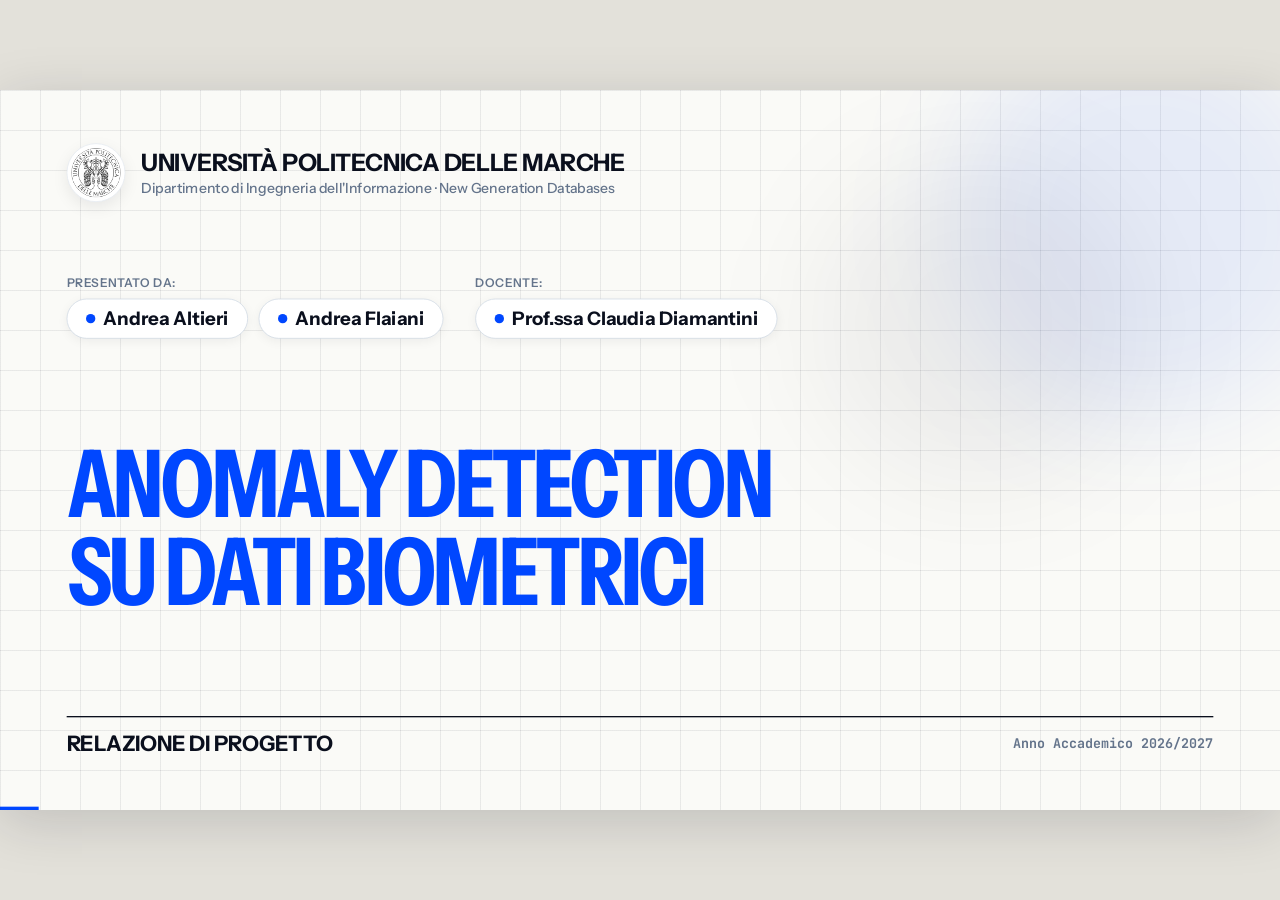
==== commit 940647e0: "Update index.html" ====
--- a/presentazione/index.html
+++ b/presentazione/index.html
@@ -1313,7 +1313,7 @@
 
                 <div class="cover-footer reveal">
                     <span class="badge-main">Contesto Operatorio, Disturbi e Campionamento</span>
-                    <span class="sub-badge">Parte 1 di 5</span>
+                    <span class="sub-badge">Parte 1 di 6</span>
                 </div>
             </section>
 
@@ -1615,7 +1615,7 @@
 
                 <div class="cover-footer reveal">
                     <span class="badge-main">Bronze, Silver, Gold: Ingestione, Bonifica e Storage Time-Series</span>
-                    <span class="sub-badge">Parte 2 di 5</span>
+                    <span class="sub-badge">Parte 2 di 6</span>
                 </div>
             </section>
 
@@ -2103,85 +2103,6 @@
             </section>
 
             <!-- ===========================================
-                 11 — DATA GOVERNANCE
-                 =========================================== -->
-            <section class="slide" data-section="Capitolo 02">
-                <div class="kick reveal"> Capitolo 02 · Pipeline Dati &amp; Medallion</div>
-                <h2 class="slide-title reveal">Regole di controllo: <em>dati affidabili e niente sorprese</em></h2>
-
-                <div class="canvas">
-                    <div class="editorial-split equal">
-                        <div class="story reveal">
-                            <p class="lead-text">
-                                In ospedale non possiamo permetterci record incompleti: <b>ogni file deve superare
-                                    controlli severi</b> prima di entrare nel database.
-                            </p>
-                            <div class="takeaway">
-                                <div class="takeaway-item">
-                                    <div class="bullet"></div>
-                                    <div><b>Registro di controllo (<span class="mono">registry</span>)</b>: controlla automaticamente i dati con regole rigide (<span class="mono">$jsonSchema</span>); rifiuta i file incompleti o con errori.</div>
-                                </div>
-                                <div class="takeaway-item">
-                                    <div class="bullet"></div>
-                                    <div><b>Caricamento sicuro a due fasi</b>: il paziente è mostrato ai medici solo quando è completo al 100% (<span class="mono">loading &rarr; committed</span>); i dati parziali vengono isolati e ripuliti.</div>
-                                </div>
-                                <div class="takeaway-item">
-                                    <div class="bullet"></div>
-                                    <div><b>Unica fonte di verità (<span class="mono">TRACK_SPECS</span>)</b>: un solo file fissa le soglie per tutti, aggiornando in automatico il database.</div>
-                                </div>
-                                <div class="takeaway-item">
-                                    <div class="bullet"></div>
-                                    <div><b>Controllo qualità trasparente</b>: un verbale (<span class="mono">quality_report</span>) tiene il conto esatto di dati reali, corretti e mancanti per ogni paziente.</div>
-                                </div>
-                            </div>
-                        </div>
-
-                        <div class="open-table-wrap reveal" style="padding: 24px 28px;">
-                            <div
-                                style="font-size:18px; font-weight:700; color:var(--muted); margin-bottom:14px; text-transform:uppercase;">
-                                Come proteggiamo i dati in ogni fase
-                            </div>
-                            <table class="open-table" style="font-size:18px;">
-                                <thead>
-                                    <tr>
-                                        <th>Componente</th>
-                                        <th>Cosa fa per noi</th>
-                                        <th class="r">Cosa garantisce</th>
-                                    </tr>
-                                </thead>
-                                <tbody>
-                                    <tr>
-                                        <td><b class="mono">registry</b></td>
-                                        <td>Schema di verifica automatico</td>
-                                        <td class="r">Nessun paziente fantasma</td>
-                                    </tr>
-                                    <tr class="hl">
-                                        <td><b class="mono">TRACK_SPECS</b></td>
-                                        <td>Vocabolario unico condiviso</td>
-                                        <td class="r">Stesse soglie per tutti</td>
-                                    </tr>
-                                    <tr>
-                                        <td><b class="mono">transazioni</b></td>
-                                        <td>Stato <span class="mono">caricamento → confermato</span></td>
-                                        <td class="r">Nessun dato a metà</td>
-                                    </tr>
-                                    <tr>
-                                        <td><b class="mono">quality_report</b></td>
-                                        <td>Report automatico per ogni caso</td>
-                                        <td class="r">Tracciabilità al 100%</td>
-                                    </tr>
-                                </tbody>
-                            </table>
-                            <div class="callout-box" style="margin-top:18px; font-size:17px; padding:14px 18px;">
-                                <b>Sicurezza per i medici</b>: se un caricamento si interrompe, il caso viene congelato
-                                e tenuto fuori dalle analisi finché non è completo e verificato.
-                            </div>
-                        </div>
-                    </div>
-                </div>
-            </section>
-
-            <!-- ===========================================
                  INTRO CAPITOLO 03
                  =========================================== -->
             <section class="slide cover" data-section="Capitolo 03">
@@ -2200,6 +2121,373 @@
                 <div style="flex:1; display:flex; flex-direction:column; justify-content:center; max-width:1450px;">
                     <h1 class="cover-title chapter-title">
                         <span class="num-ch reveal"> Capitolo 03</span>
+                        <span class="reveal">Controllo Qualità</span>
+                        <span class="reveal" style="color:var(--blue);">&amp; Data Governance</span>
+                    </h1>
+                    <p class="lead-text reveal"
+                        style="font-size:32px; line-height:1.45; color:var(--ink-soft); max-width:1300px; margin-top:16px;">
+                        Come ci assicuriamo che nel database entrino solo pazienti completi, senza errori e subito
+                        pronti da consultare per i medici.
+                    </p>
+                </div>
+
+                <div class="cover-footer reveal">
+                    <span class="badge-main">Regole d'ingresso, salvataggio a prova di blocco e apertura istantanea</span>
+                    <span class="sub-badge">Parte 3 di 6</span>
+                </div>
+            </section>
+
+            <!-- ===========================================
+                 11 — IL PROBLEMA: PERCHE COSTRUIRE LA GOVERNANCE
+                 =========================================== -->
+            <section class="slide" data-section="Capitolo 03">
+                <div class="kick reveal"> Capitolo 03 · Controllo Qualità &amp; Data Governance</div>
+                <h2 class="slide-title reveal">Il problema: <em>perché le Time Series non si controllano da sole?</em></h2>
+
+                <div class="canvas">
+                    <div class="editorial-split equal">
+                        <div class="story reveal">
+                            <p class="lead-text">
+                                Le tabelle Time Series di MongoDB sono velocissime e risparmiano l'84% di spazio, ma
+                                per farlo <b class="red">disattivano i controlli di sicurezza automatici</b> dei
+                                database normali.
+                            </p>
+                            <div class="takeaway">
+                                <div class="takeaway-item">
+                                    <div class="bullet red"></div>
+                                    <div><b>1. Niente controlli sui campi in ingresso</b>: sulla tabella dei segnali
+                                        (<span class="mono">vital_signals</span>) MongoDB <b>non permette di attivare
+                                            regole automatiche</b> (<span class="mono">$jsonSchema</span>) per bloccare
+                                        dati incompleti o sbagliati.</div>
+                                </div>
+                                <div class="takeaway-item">
+                                    <div class="bullet red"></div>
+                                    <div><b>2. Niente "annulla automatico" se il PC si blocca</b>: le Time Series <b>non
+                                            supportano le transazioni</b> (<span class="mono">Errore 263</span>). Se
+                                        salta la corrente a metà salvataggio, nel database restano dati tagliati a metà.
+                                    </div>
+                                </div>
+                                <div class="takeaway-item">
+                                    <div class="bullet dark"></div>
+                                    <div><b>3. Niente cluster aziendali pesanti</b>: strumenti già pronti come <i>Spark</i>
+                                        o <i>Delta Lake</i> richiedono grandi server e troppa memoria per soli 500
+                                        interventi.</div>
+                                </div>
+                            </div>
+                            <div class="callout-box">
+                                <b>La nostra soluzione</b>: abbiamo costruito noi un <b>sistema di controllo "esterno"</b>
+                                leggero in Python + MongoDB, guidato da una collezione centrale chiamata <b
+                                    class="mono">registry</b>.
+                            </div>
+                        </div>
+
+                        <div class="open-table-wrap reveal" style="padding: 24px 28px;">
+                            <div
+                                style="font-size:16px; font-weight:800; color:var(--muted); margin-bottom:14px; text-transform:uppercase; letter-spacing:0.04em;">
+                                Cosa manca nativamente &rarr; Come lo abbiamo costruito noi
+                            </div>
+                            <table class="open-table" style="font-size:18px;">
+                                <thead>
+                                    <tr>
+                                        <th>Cosa non fa MongoDB TS</th>
+                                        <th class="r">Cosa abbiamo costruito noi</th>
+                                    </tr>
+                                </thead>
+                                <tbody>
+                                    <tr class="hl">
+                                        <td><b style="color:var(--red);">Nessun controllo schemi</b><br><span
+                                                style="font-size:15px; color:var(--muted);">su <span
+                                                    class="mono">vital_signals</span></span></td>
+                                        <td class="r">Collezione <b class="mono">registry</b> con <span
+                                                class="mono">$jsonSchema</span><br>+ filtro Python (<span
+                                                class="mono">validate_records</span>)</td>
+                                    </tr>
+                                    <tr>
+                                        <td><b style="color:var(--red);">Nessuna transazione</b><br><span
+                                                style="font-size:15px; color:var(--muted);">blocco con <span
+                                                    class="mono">Errore 263</span></span></td>
+                                        <td class="r">Semaforo a 2 fasi (<span class="mono">loading &rarr;
+                                                committed</span>)<br>+ pulizia automatica al riavvio</td>
+                                    </tr>
+                                    <tr>
+                                        <td><b style="color:var(--red);">Nessun listino unico</b><br><span
+                                                style="font-size:15px; color:var(--muted);">tra file Parquet e DB</span>
+                                        </td>
+                                        <td class="r">Catalogo <b class="mono">track_metadata</b> (<span
+                                                class="mono">TRACK_SPECS</span>)<br>sincronizzato a ogni avvio (<span
+                                                class="mono">upsert</span>)</td>
+                                    </tr>
+                                    <tr>
+                                        <td><b style="color:var(--red);">Nessun conteggio errori</b><br><span
+                                                style="font-size:15px; color:var(--muted);">sui dati ripuliti</span>
+                                        </td>
+                                        <td class="r">Verbale <b class="mono">quality_report.json</b><br>+ archivio
+                                            storico <span class="mono">quality_history/</span></td>
+                                    </tr>
+                                </tbody>
+                            </table>
+                        </div>
+                    </div>
+                </div>
+            </section>
+
+            <!-- ===========================================
+                 12 — IL REGISTRY: ANAGRAFE E LISTATO JSON
+                 =========================================== -->
+            <section class="slide" data-section="Capitolo 03">
+                <div class="kick reveal"> Capitolo 03 · Controllo Qualità &amp; Data Governance</div>
+                <h2 class="slide-title reveal">Il cuore del controllo: <em>la collezione <span class="mono"
+                            style="font-size:0.88em;">registry</span></em></h2>
+
+                <div class="canvas">
+                    <div class="editorial-split">
+                        <div class="open-table-wrap reveal"
+                            style="background:var(--ink); border:none; padding:24px 28px; display:flex; flex-direction:column; justify-content:space-between;">
+                            <div>
+                                <div
+                                    style="font-family:var(--font-mono); font-size:14px; color:#94A3B8; margin-bottom:12px; text-transform:uppercase;">
+                                    Documento reale nella collezione · registry
+                                </div>
+                                <pre class="code"
+                                    style="background:transparent; padding:0; font-size:17.5px; line-height:1.45; color:#E2E8F0;">{
+  <span style="color:#93B4FF">"case_id"</span>: 1,
+  <span style="color:#93B4FF">"status"</span>: <span style="color:#86EFAC">"committed"</span>, <span style="color:#64748B">// loading | committed | failed</span>
+  <span style="color:#93B4FF">"record_count"</span>: 11542, <span style="color:#64748B">// Secondi totali inseriti</span>
+  <span style="color:#93B4FF">"loaded_at"</span>: ISODate(<span style="color:#FCA5A5">"2026-06-15T14:22:10Z"</span>),
+  <span style="color:#93B4FF">"provenance"</span>: {        <span style="color:#64748B">// Carta d'identità della pulizia</span>
+    <span style="color:#93B4FF">"run_id"</span>: <span style="color:#FCA5A5">"run_20260615_142000"</span>,
+    <span style="color:#93B4FF">"max_gap_seconds"</span>: 5.0,
+    <span style="color:#93B4FF">"nibp_staleness_limit_s"</span>: 300.0,
+    <span style="color:#93B4FF">"sampling_interval_s"</span>: 1.0
+  }
+}</pre>
+                            </div>
+                            <div
+                                style="background:rgba(255,255,255,0.07); border-left:4px solid var(--blue); border-radius:10px; padding:12px 16px; color:#E2E8F0; font-size:16px; line-height:1.4; margin-top:14px;">
+                                <b style="color:#93B4FF;">Blocco <span class="mono">$jsonSchema</span> attivo</b>: se
+                                manca anche un solo campo o il tipo è sbagliato, MongoDB rifiuta il salvataggio.
+                            </div>
+                        </div>
+
+                        <div class="story reveal">
+                            <p class="lead-text">
+                                Siccome la tabella Time Series non può controllarsi da sola, <b>ogni paziente deve
+                                    prima essere registrato e approvato nel <span class="mono">registry</span></b>.
+                            </p>
+                            <div class="takeaway">
+                                <div class="takeaway-item">
+                                    <div class="bullet"></div>
+                                    <div><b>È una tabella normale (non Time Series)</b>: qui MongoDB ci permette di
+                                        attivare le regole rigide <span class="mono">$jsonSchema</span> (<span
+                                            class="mono">strict / error</span>) che fanno da dogana all'ingresso.</div>
+                                </div>
+                                <div class="takeaway-item">
+                                    <div class="bullet"></div>
+                                    <div><b>Dice chi è pronto (<span class="mono">status</span>)</b>: tiene il semaforo
+                                        di ogni paziente (<span class="mono">loading</span> mentre copia, <span
+                                            class="mono">committed</span> quando è completo, <span
+                                            class="mono">failed</span> se interrotto).</div>
+                                </div>
+                                <div class="takeaway-item">
+                                    <div class="bullet"></div>
+                                    <div><b>Salva la "ricetta" di pulizia (<span class="mono">provenance</span>)</b>:
+                                        registra il codice esecuzione (<span class="mono">run_id</span>) e i limiti
+                                        usati (<span class="mono">5s</span>, <span class="mono">300s</span>, <span
+                                            class="mono">1s</span>) per garantire la riproducibilità.</div>
+                                </div>
+                                <div class="takeaway-item">
+                                    <div class="bullet dark"></div>
+                                    <div><b>Affiancato da <span class="mono">track_metadata</span></b>: una seconda
+                                        tabella che salva i limiti umani dei 5 sensori (<span
+                                            class="mono">TRACK_SPECS</span>), riallineata in automatico a ogni avvio.
+                                    </div>
+                                </div>
+                            </div>
+                        </div>
+                    </div>
+                </div>
+            </section>
+
+            <!-- ===========================================
+                 13 — SCHEMA FUNZIONAMENTO: SEMAFORO A DUE FASI
+                 =========================================== -->
+            <section class="slide" data-section="Capitolo 03">
+                <div class="kick reveal"> Capitolo 03 · Controllo Qualità &amp; Data Governance</div>
+                <h2 class="slide-title reveal">Come funziona il caricamento: <em>il semaforo a due fasi</em></h2>
+
+                <div class="canvas">
+                    <div class="editorial-split equal">
+                        <div class="story reveal">
+                            <p class="lead-text">
+                                Ecco come <b>Python</b>, il <b><span class="mono">registry</span></b> e la tabella
+                                <b><span class="mono">vital_signals</span></b> lavorano insieme per non lasciare mai un
+                                paziente a metà.
+                            </p>
+                            <div class="takeaway">
+                                <div class="takeaway-item">
+                                    <div class="bullet"></div>
+                                    <div><b>Passo 1 · Controllo in memoria (<span
+                                                class="mono">validate_records</span>)</b>: prima di toccare il database,
+                                        Python verifica che tutti i secondi del paziente abbiano numeri validi.</div>
+                                </div>
+                                <div class="takeaway-item">
+                                    <div class="bullet"></div>
+                                    <div><b>Passo 2 · Semaforo Giallo (<span class="mono">status: "loading"</span>)</b>:
+                                        scrive nel <span class="mono">registry</span> che il caricamento è iniziato,
+                                        pulisce vecchi resti (<span class="mono">delete_many</span>) e copia i secondi
+                                        in <span class="mono">vital_signals</span>.</div>
+                                </div>
+                                <div class="takeaway-item">
+                                    <div class="bullet"></div>
+                                    <div><b>Passo 3 · Semaforo Verde (<span
+                                                class="mono">status: "committed"</span>)</b>: finito l'ultimo secondo,
+                                        aggiorna il <span class="mono">registry</span>. Solo ora il paziente diventa
+                                        <b>visibile ai medici</b>.</div>
+                                </div>
+                                <div class="takeaway-item">
+                                    <div class="bullet red"></div>
+                                    <div><b>Se salta la corrente (<span
+                                                class="mono">recover_incomplete_loads</span>)</b>: al riavvio cerca nel
+                                        <span class="mono">registry</span> chi è rimasto col giallo (<span
+                                            class="mono">loading</span>) e cancella subito i suoi dati a metà.</div>
+                                </div>
+                            </div>
+                        </div>
+
+                        <div class="story reveal"
+                            style="background:#fff; border:1px solid var(--line); border-radius:20px; padding:24px 28px; box-shadow:var(--card-shadow); gap:14px;">
+                            <div
+                                style="font-size:15px; font-weight:800; color:var(--muted); text-transform:uppercase; letter-spacing:0.04em;">
+                                Schema del flusso per ogni paziente
+                            </div>
+
+                            <div
+                                style="background:var(--surface); border-left:5px solid var(--ink); border-radius:12px; padding:14px 18px;">
+                                <div style="font-size:18px; font-weight:800; color:var(--ink);">1. Python &rarr;
+                                    Verifica in memoria (<span class="mono">validate_records</span>)</div>
+                                <div style="font-size:16px; color:var(--ink-soft); margin-top:3px;">
+                                    Controlla date, ID paziente e valori numerici prima di aprire il database.
+                                </div>
+                            </div>
+
+                            <div
+                                style="background:var(--surface); border-left:5px solid var(--blue); border-radius:12px; padding:14px 18px;">
+                                <div style="font-size:18px; font-weight:800; color:var(--blue);">2. <span
+                                        class="mono">registry</span> = <span class="mono">"loading"</span> &rarr; Copia
+                                    in <span class="mono">vital_signals</span></div>
+                                <div style="font-size:16px; color:var(--ink-soft); margin-top:3px;">
+                                    Mentre copia i 10.000 secondi, il paziente ha il semaforo giallo ed è <b>nascosto
+                                        alla dashboard</b>.
+                                </div>
+                            </div>
+
+                            <div
+                                style="background:var(--blue-wash); border:1px solid var(--blue-line); border-left:5px solid var(--blue); border-radius:12px; padding:14px 18px;">
+                                <div style="font-size:18px; font-weight:800; color:var(--ink);">3. <span
+                                        class="mono">registry</span> = <span class="mono">"committed"</span> &rarr;
+                                    Visibile ai medici</div>
+                                <div style="font-size:16px; color:var(--ink-soft); margin-top:3px;">
+                                    Dashboard e modelli AI interrogano il <span class="mono">registry</span> e leggono
+                                    <b>solo chi ha <span class="mono">status: "committed"</span></b>.
+                                </div>
+                            </div>
+
+                            <div
+                                style="background:var(--red-wash); border:1px solid var(--red-line); border-left:5px solid var(--red); border-radius:12px; padding:14px 18px;">
+                                <div style="font-size:18px; font-weight:800; color:var(--red-deep);">Caso Crash &rarr;
+                                    <span class="mono">status: "failed"</span> + Pulizia automatica</div>
+                                <div style="font-size:16px; color:var(--ink-soft); margin-top:3px;">
+                                    Se si interrompe a metà, i secondi parziali in <span
+                                        class="mono">vital_signals</span> vengono eliminati subito.
+                                </div>
+                            </div>
+                        </div>
+                    </div>
+                </div>
+            </section>
+
+            <!-- ===========================================
+                 14 — CONTI CHIARI & GRAFICI ISTANTANEI
+                 =========================================== -->
+            <section class="slide" data-section="Capitolo 03">
+                <div class="kick reveal"> Capitolo 03 · Controllo Qualità &amp; Data Governance</div>
+                <h2 class="slide-title reveal">Trasparenza e velocità: <em>verbale qualità e query istantanee</em></h2>
+
+                <div class="canvas">
+                    <div class="editorial-split reversed">
+                        <div class="stat-showcase reveal">
+                            <div class="stat-hero">
+                                <div class="stat-val"><span class="red">501</span> → 2</div>
+                                <div class="stat-lbl">Richieste per aprire la lista pazienti</div>
+                                <div class="stat-sub">Leggiamo il <span class="mono">registry</span> e raggruppiamo i
+                                    500 interventi in un colpo solo invece di fare 500 domande separate</div>
+                            </div>
+                            <div class="stat-hero">
+                                <div class="stat-val">100<small>%</small></div>
+                                <div class="stat-lbl">Secondi contabilizzati nel Verbale Qualità</div>
+                                <div class="stat-sub">Ogni secondo del paziente è classificato come vero, ricostruito o
+                                    vuoto: non sparisce nulla</div>
+                            </div>
+                        </div>
+
+                        <div class="story reveal">
+                            <p class="lead-text">
+                                Una volta salvati i dati in sicurezza, certifichiamo la qualità di ogni secondo e
+                                <b>rendiamo istantanea l'apertura della dashboard</b>.
+                            </p>
+                            <div class="takeaway">
+                                <div class="takeaway-item">
+                                    <div class="bullet"></div>
+                                    <div><b>Bilancio matematico (<span class="mono">quality_report.json</span>)</b>: per
+                                        ogni paziente la somma di <b>secondi veri</b> (<span
+                                            class="mono">observed</span>) + <b>ricostruiti</b> (<span
+                                            class="mono">imputed</span>) + <b>vuoti</b> (<span
+                                            class="mono">missing</span>) torna sempre al 100%, con storico in <span
+                                            class="mono">quality_history/</span>.</div>
+                                </div>
+                                <div class="takeaway-item">
+                                    <div class="bullet"></div>
+                                    <div><b>Grafici leggeri (<span class="mono">downsample_case</span>)</b>: un
+                                        intervento di 6 ore ha <b>21.600 secondi</b>! Invece di inviarli tutti al
+                                        browser, MongoDB calcola già sul server la <b>media ogni 30 o 60 secondi</b>
+                                        (<span class="mono">$dateTrunc</span>).</div>
+                                </div>
+                                <div class="takeaway-item">
+                                    <div class="bullet red"></div>
+                                    <div><b>Lista pazienti immediata (<span class="mono">GET /cases</span>)</b>: invece
+                                        di fare 500 query separate per leggere età, sesso e reparto di ogni paziente,
+                                        usiamo il <span class="mono">registry</span> + <b>un'unica richiesta
+                                            raggruppata</b> (<span class="mono">$group</span>).</div>
+                                </div>
+                            </div>
+                            <div class="callout-box">
+                                <b>Risultato finale</b>: dati certificati al 100% e schermata medica che si apre in
+                                pochi millisecondi, pronta per il rilevamento delle anomalie.
+                            </div>
+                        </div>
+                    </div>
+                </div>
+            </section>
+
+            <!-- ===========================================
+                 INTRO CAPITOLO 04
+                 =========================================== -->
+            <section class="slide cover" data-section="Capitolo 04">
+                <div class="sphere xl-a"></div>
+                <div class="sphere xl-b"></div>
+
+                <div class="cover-header reveal">
+                    <img src="img/univpm_seal.png" alt="Sigillo dell'Università Politecnica delle Marche">
+                    <div>
+                        <div class="uni">Università Politecnica delle Marche</div>
+                        <div class="course">Dipartimento di Ingegneria dell'Informazione · New Generation Databases
+                        </div>
+                    </div>
+                </div>
+
+                <div style="flex:1; display:flex; flex-direction:column; justify-content:center; max-width:1450px;">
+                    <h1 class="cover-title chapter-title">
+                        <span class="num-ch reveal"> Capitolo 04</span>
                         <span class="reveal">Rilevamento Anomalie</span>
                         <span class="reveal" style="color:var(--blue);">&amp; Modelli di Calcolo</span>
                     </h1>
@@ -2213,15 +2501,15 @@
                 <div class="cover-footer reveal">
                     <span class="badge-main">Shock Index, Ipotensione/Ipossia, Isolation Forest e Autoencoder
                         LSTM</span>
-                    <span class="sub-badge">Parte 3 di 5</span>
+                    <span class="sub-badge">Parte 4 di 6</span>
                 </div>
             </section>
 
             <!-- ===========================================
                  12 — QUATTRO METODI (GRIGLIA 2x2)
                  =========================================== -->
-            <section class="slide" data-section="Capitolo 03">
-                <div class="kick reveal"> Capitolo 03 · Rilevamento Anomalie</div>
+            <section class="slide" data-section="Capitolo 04">
+                <div class="kick reveal"> Capitolo 04 · Rilevamento Anomalie</div>
                 <h2 class="slide-title reveal">Architettura di rilevamento: <em>quattro metodi complementari</em></h2>
 
                 <div class="canvas" style="display:flex; flex-direction:column; justify-content:center;">
@@ -2443,8 +2731,8 @@
             <!-- ===========================================
                  13 — AUTOENCODER LSTM: COME FUNZIONA
                  =========================================== -->
-            <section class="slide" data-section="Capitolo 03">
-                <div class="kick reveal"> Capitolo 03 · Rilevamento Anomalie</div>
+            <section class="slide" data-section="Capitolo 04">
+                <div class="kick reveal"> Capitolo 04 · Rilevamento Anomalie</div>
                 <h2 class="slide-title reveal">Autoencoder LSTM: <em>imparare la normalità per scovare le crisi</em>
                 </h2>
 
@@ -2589,8 +2877,8 @@
             <!-- ===========================================
                  13-B — PERCHÉ USIAMO IL CANALE PEGGIORE
                  =========================================== -->
-            <section class="slide" data-section="Capitolo 03">
-                <div class="kick reveal"> Capitolo 03 · Rilevamento Anomalie</div>
+            <section class="slide" data-section="Capitolo 04">
+                <div class="kick reveal"> Capitolo 04 · Rilevamento Anomalie</div>
                 <h2 class="slide-title reveal">Come diamo l'allarme: <em>la regola del canale peggiore</em></h2>
 
                 <div class="canvas">
@@ -2669,8 +2957,8 @@
             <!-- ===========================================
                  14 — VALUTAZIONE
                  =========================================== -->
-            <section class="slide" data-section="Capitolo 03">
-                <div class="kick reveal"> Capitolo 03 · Rilevamento Anomalie</div>
+            <section class="slide" data-section="Capitolo 04">
+                <div class="kick reveal"> Capitolo 04 · Rilevamento Anomalie</div>
                 <h2 class="slide-title reveal">I risultati: <em>i modelli a confronto con le regole mediche</em></h2>
 
                 <div class="canvas">
@@ -2749,8 +3037,8 @@
             <!-- ===========================================
                  15 — CONCORDANZA E SOGLIA
                  =========================================== -->
-            <section class="slide" data-section="Capitolo 03">
-                <div class="kick reveal">Capitolo 03 · Rilevamento Anomalie</div>
+            <section class="slide" data-section="Capitolo 04">
+                <div class="kick reveal">Capitolo 04 · Rilevamento Anomalie</div>
                 <h2 class="slide-title reveal">Accordo tra metodi: <em>quattro occhi diversi sullo stesso paziente</em>
                 </h2>
 
@@ -2947,7 +3235,7 @@
             <!-- ===========================================
                  INTRO CAPITOLO 04
                  =========================================== -->
-            <section class="slide cover" data-section="Capitolo 04">
+            <section class="slide cover" data-section="Capitolo 05">
                 <div class="sphere xl-a"></div>
                 <div class="sphere xl-b"></div>
 
@@ -2962,7 +3250,7 @@
 
                 <div style="flex:1; display:flex; flex-direction:column; justify-content:center; max-width:1450px;">
                     <h1 class="cover-title chapter-title">
-                        <span class="num-ch reveal"> Capitolo 04</span>
+                        <span class="num-ch reveal"> Capitolo 05</span>
                         <span class="reveal">Sistema Software</span>
                         <span class="reveal" style="color:var(--blue);">&amp; Dashboard Clinica</span>
                     </h1>
@@ -2976,15 +3264,15 @@
                 <div class="cover-footer reveal">
                     <span class="badge-main">Tre Livelli Indipendenti, Visualizzazione Tracciati e Registro
                         Eventi</span>
-                    <span class="sub-badge">Parte 4 di 5</span>
+                    <span class="sub-badge">Parte 5 di 6</span>
                 </div>
             </section>
 
             <!-- ===========================================
                  16 — STRUTTURA DEL SISTEMA
                  =========================================== -->
-            <section class="slide" data-section="Capitolo 04">
-                <div class="kick reveal"> Capitolo 04 · Architettura &amp; Dashboard</div>
+            <section class="slide" data-section="Capitolo 05">
+                <div class="kick reveal"> Capitolo 05 · Architettura &amp; Dashboard</div>
                 <h2 class="slide-title reveal">Come è costruito il sistema: <em>tre livelli indipendenti e
                         coordinati</em></h2>
 
@@ -3137,8 +3425,8 @@
             <!-- ===========================================
                  17-A — DASHBOARD: PANORAMICA, ARCHITETTURA & HUD
                  =========================================== -->
-            <section class="slide" data-section="Capitolo 04">
-                <div class="kick reveal"> Capitolo 04 · Architettura &amp; Dashboard</div>
+            <section class="slide" data-section="Capitolo 05">
+                <div class="kick reveal"> Capitolo 05 · Architettura &amp; Dashboard</div>
                 <h2 class="slide-title reveal">La dashboard per il medico: <em>quadro del paziente e allarmi a colpo
                         d'occhio</em></h2>
 
@@ -3192,8 +3480,8 @@
             <!-- ===========================================
                  17-B — DASHBOARD: MONITORAGGIO HR & SPO2
                  =========================================== -->
-            <section class="slide" data-section="Capitolo 04">
-                <div class="kick reveal"> Capitolo 04 · Architettura &amp; Dashboard</div>
+            <section class="slide" data-section="Capitolo 05">
+                <div class="kick reveal"> Capitolo 05 · Architettura &amp; Dashboard</div>
                 <h2 class="slide-title reveal">I grafici continui: <em>battito cardiaco e ossigeno insieme</em></h2>
 
                 <div class="canvas">
@@ -3247,8 +3535,8 @@
             <!-- ===========================================
                  17-C — DASHBOARD: TRACCIATO PRESSORIO NIBP
                  =========================================== -->
-            <section class="slide" data-section="Capitolo 04">
-                <div class="kick reveal"> Capitolo 04 · Architettura &amp; Dashboard</div>
+            <section class="slide" data-section="Capitolo 05">
+                <div class="kick reveal"> Capitolo 05 · Architettura &amp; Dashboard</div>
                 <h2 class="slide-title reveal">La pressione arteriosa: <em>misure del bracciale e linea di pericolo</em>
                 </h2>
 
@@ -3303,8 +3591,8 @@
             <!-- ===========================================
                  17-D — DASHBOARD: REGISTRO ANOMALIE & EXPORT
                  =========================================== -->
-            <section class="slide" data-section="Capitolo 04">
-                <div class="kick reveal"> Capitolo 04 · Architettura &amp; Dashboard</div>
+            <section class="slide" data-section="Capitolo 05">
+                <div class="kick reveal"> Capitolo 05 · Architettura &amp; Dashboard</div>
                 <h2 class="slide-title reveal">Registro degli allarmi: <em>elenco ordinato e scaricamento dati</em></h2>
 
                 <div class="canvas">
@@ -3358,7 +3646,7 @@
             <!-- ===========================================
                  INTRO CAPITOLO 05
                  =========================================== -->
-            <section class="slide cover" data-section="Capitolo 05">
+            <section class="slide cover" data-section="Capitolo 06">
                 <div class="sphere xl-a"></div>
                 <div class="sphere xl-b"></div>
 
@@ -3373,7 +3661,7 @@
 
                 <div style="flex:1; display:flex; flex-direction:column; justify-content:center; max-width:1450px;">
                     <h1 class="cover-title chapter-title">
-                        <span class="num-ch reveal"> Capitolo 05</span>
+                        <span class="num-ch reveal"> Capitolo 06</span>
                         <span class="reveal">Risultati di Progetto</span>
                         <span class="reveal" style="color:var(--blue);">&amp; Sviluppi Futuri</span>
                     </h1>
@@ -3386,15 +3674,15 @@
 
                 <div class="cover-footer reveal">
                     <span class="badge-main">Metriche Chiave, Collaudo Unitario, Limiti e Roadmap Evolutiva</span>
-                    <span class="sub-badge">Parte 5 di 5</span>
+                    <span class="sub-badge">Parte 6 di 6</span>
                 </div>
             </section>
 
             <!-- ===========================================
                  18 — RISULTATI
                  =========================================== -->
-            <section class="slide" data-section="Capitolo 05">
-                <div class="kick reveal">Capitolo 05 · Conclusioni &amp; Prospettive</div>
+            <section class="slide" data-section="Capitolo 06">
+                <div class="kick reveal">Capitolo 06 · Conclusioni &amp; Prospettive</div>
                 <h2 class="slide-title reveal">I risultati finali: <em>un sistema leggero, rapido e sicuro</em></h2>
 
                 <div class="canvas" style="display:flex; flex-direction:column; justify-content:space-between; gap:20px; height:100%;">
@@ -3485,8 +3773,8 @@
             <!-- ===========================================
                  19 — LIMITI E SVILUPPI FUTURI
                  =========================================== -->
-            <section class="slide" data-section="Capitolo 05">
-                <div class="kick reveal">Capitolo 05 · Conclusioni &amp; Prospettive</div>
+            <section class="slide" data-section="Capitolo 06">
+                <div class="kick reveal">Capitolo 06 · Conclusioni &amp; Prospettive</div>
                 <h2 class="slide-title reveal">Limiti attuali e <em>prossimi passi del progetto</em></h2>
 
                 <div class="canvas" style="display:flex; flex-direction:column; justify-content:center; height:100%;">
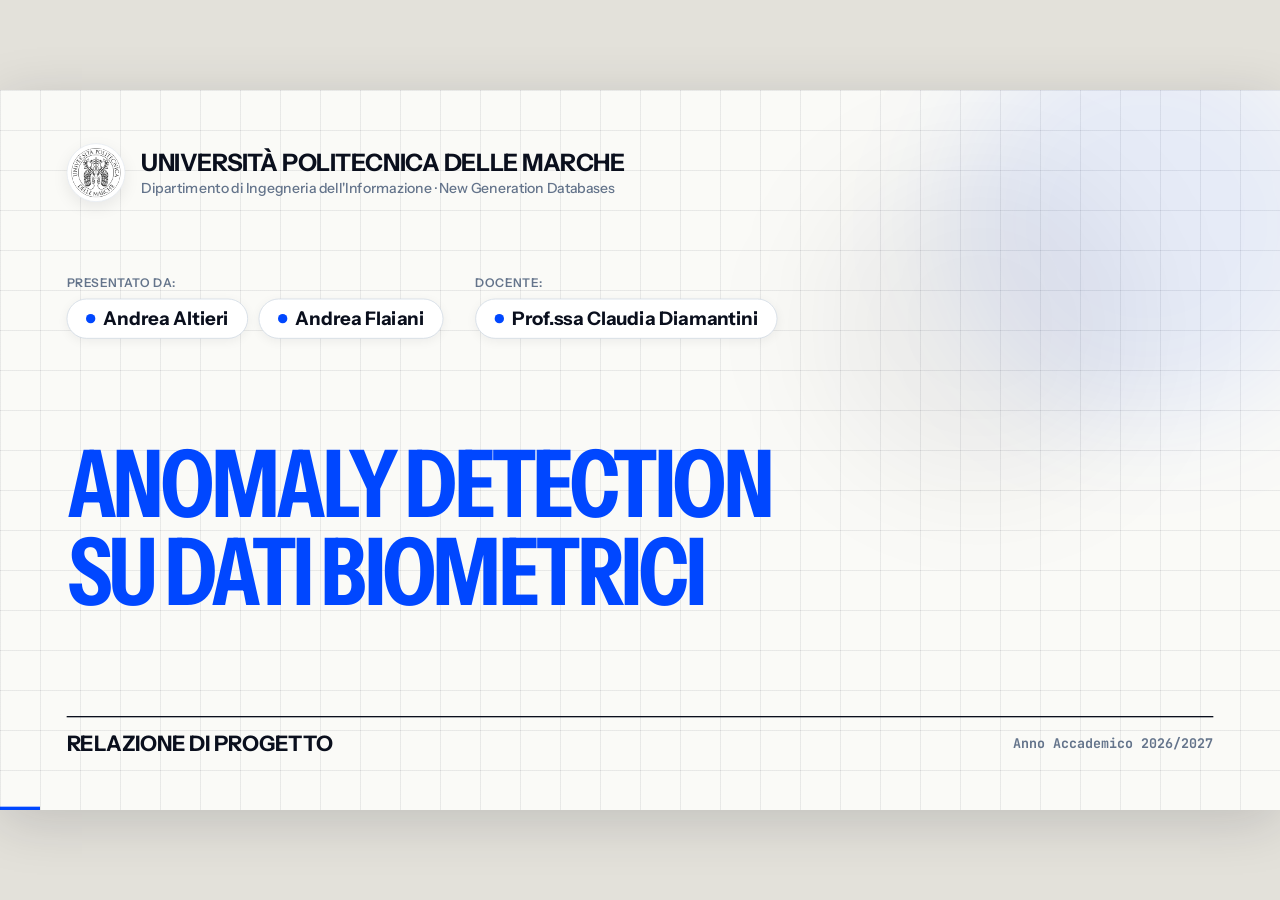
==== commit 8a837ec0: "Update index.html" ====
--- a/presentazione/index.html
+++ b/presentazione/index.html
@@ -97,7 +97,7 @@
             overflow: hidden;
             transform-origin: center center;
             background-color: var(--bg);
-            background-image: 
+            background-image:
                 linear-gradient(to right, rgba(15, 23, 42, 0.04) 1px, transparent 1px),
                 linear-gradient(to bottom, rgba(15, 23, 42, 0.04) 1px, transparent 1px);
             background-size: 60px 60px;
@@ -117,7 +117,7 @@
             opacity: 0;
             pointer-events: none;
             background-color: transparent;
-            background-image: 
+            background-image:
                 linear-gradient(to right, rgba(15, 23, 42, 0.04) 1px, transparent 1px),
                 linear-gradient(to bottom, rgba(15, 23, 42, 0.04) 1px, transparent 1px);
             background-size: 60px 60px;
@@ -1334,15 +1334,19 @@
                             <div class="takeaway">
                                 <div class="takeaway-item">
                                     <div class="bullet"></div>
-                                    <div><b>Sensori disturbati</b>: l'elettrobisturi genera picchi finti fino a <b>320 bpm</b>; se il sensore al dito scivola, l'ossigeno si azzera.</div>
+                                    <div><b>Sensori disturbati</b>: l'elettrobisturi genera picchi finti fino a <b>320
+                                            bpm</b>; se il sensore al dito scivola, l'ossigeno si azzera.</div>
                                 </div>
                                 <div class="takeaway-item">
                                     <div class="bullet"></div>
-                                    <div><b>Tempi disallineati</b>: battito e ossigeno arrivano ogni secondo; la pressione solo ogni 2–5 minuti (il bracciale deve riposare per non bloccare il sangue).</div>
+                                    <div><b>Tempi disallineati</b>: battito e ossigeno arrivano ogni secondo; la
+                                        pressione solo ogni 2–5 minuti (il bracciale deve riposare per non bloccare il
+                                        sangue).</div>
                                 </div>
                                 <div class="takeaway-item">
                                     <div class="bullet"></div>
-                                    <div><b>Dati nel tempo (Time Series)</b>: l'ordine cronologico è fondamentale; ogni secondo dipende strettamente da quello appena trascorso.</div>
+                                    <div><b>Dati nel tempo (Time Series)</b>: l'ordine cronologico è fondamentale; ogni
+                                        secondo dipende strettamente da quello appena trascorso.</div>
                                 </div>
                             </div>
                             <div class="callout-box">
@@ -1554,14 +1558,17 @@
                             style="box-shadow:var(--card-shadow); padding:24px 28px; border-radius:20px; display:flex; flex-direction:column; justify-content:center;">
                             <div class="val" style="font-size:62px; line-height:1;">500</div>
                             <div class="lbl" style="font-size:22px; margin-top:8px;">Casi Completi Selezionati</div>
-                            <div class="desc" style="font-size:16px; line-height:1.4; margin-top:4px;">Filtrati su 6.300 interventi: solo i casi con <b>tutti e 5 i parametri simultanei</b>.</div>
+                            <div class="desc" style="font-size:16px; line-height:1.4; margin-top:4px;">Filtrati su 6.300
+                                interventi: solo i casi con <b>tutti e 5 i parametri simultanei</b>.</div>
                         </div>
 
                         <div class="stat-item"
                             style="box-shadow:var(--card-shadow); padding:24px 28px; border-radius:20px; display:flex; flex-direction:column; justify-content:center;">
                             <div class="val" style="font-size:62px; line-height:1;">5,4<small>M</small></div>
                             <div class="lbl" style="font-size:22px; margin-top:8px;">Secondi Registrati</div>
-                            <div class="desc" style="font-size:16px; line-height:1.4; margin-top:4px;">Oltre 1.500 ore reali. Finestre LSTM da 30s e 100 alberi con calcolo intensivo su macchina singola.</div>
+                            <div class="desc" style="font-size:16px; line-height:1.4; margin-top:4px;">Oltre 1.500 ore
+                                reali. Finestre LSTM da 30s e 100 alberi con calcolo intensivo su macchina singola.
+                            </div>
                         </div>
 
                         <!-- Riquadro "La sfida della tesi" valorizzato e perfettamente visibile -->
@@ -1575,7 +1582,8 @@
                                     Silver</span>
                             </div>
                             <p class="lead-text" style="font-size:19px; line-height:1.38; margin:0;">
-                                I modelli matematici richiedono <b>tutti i 5 segnali sincronizzati al secondo</b>. 500 casi bilanciano rigore statistico e sostenibilità dei tempi di training.
+                                I modelli matematici richiedono <b>tutti i 5 segnali sincronizzati al secondo</b>. 500
+                                casi bilanciano rigore statistico e sostenibilità dei tempi di training.
                             </p>
                         </div>
 
@@ -1766,23 +1774,31 @@
                             <div class="takeaway">
                                 <div class="takeaway-item">
                                     <div class="bullet"></div>
-                                    <div><b>Salvataggio sicuro (.tmp)</b>: scarichiamo su un file provvisorio e lo rinominiamo solo alla fine. Se cade la rete, non restano file a metà.</div>
+                                    <div><b>Salvataggio sicuro (.tmp)</b>: scarichiamo su un file provvisorio e lo
+                                        rinominiamo solo alla fine. Se cade la rete, non restano file a metà.</div>
                                 </div>
                                 <div class="takeaway-item">
                                     <div class="bullet"></div>
-                                    <div><b>Registro scaricamenti (Manifest)</b>: memorizza chi è già pronto con un codice univoco (<span class="mono">run_id</span>), saltando i file già scaricati.</div>
+                                    <div><b>Registro scaricamenti (Manifest)</b>: memorizza chi è già pronto con un
+                                        codice univoco (<span class="mono">run_id</span>), saltando i file già
+                                        scaricati.</div>
                                 </div>
                                 <div class="takeaway-item">
                                     <div class="bullet"></div>
-                                    <div><b>Gestione errori intelligente</b>: stop immediato se manca il reparto dei pazienti; prosegue invece se mancano le analisi del sangue.</div>
+                                    <div><b>Gestione errori intelligente</b>: stop immediato se manca il reparto dei
+                                        pazienti; prosegue invece se mancano le analisi del sangue.</div>
                                 </div>
                                 <div class="takeaway-item">
                                     <div class="bullet"></div>
-                                    <div><b>Formato Apache Parquet</b>: binario e colonnare (non testo CSV); salva i dati per colonna con compressione Snappy, preserva i tipi numerici e carica in RAM all'istante.</div>
+                                    <div><b>Formato Apache Parquet</b>: binario e colonnare (non testo CSV); salva i
+                                        dati per colonna con compressione Snappy, preserva i tipi numerici e carica in
+                                        RAM all'istante.</div>
                                 </div>
                                 <div class="takeaway-item">
                                     <div class="bullet"></div>
-                                    <div><b>Nessuna modifica frettolosa</b>: i buchi (66,3%) e i disturbi dei sensori restano intatti per preservare la verità storica nel file Parquet originale.</div>
+                                    <div><b>Nessuna modifica frettolosa</b>: i buchi (66,3%) e i disturbi dei sensori
+                                        restano intatti per preservare la verità storica nel file Parquet originale.
+                                    </div>
                                 </div>
                             </div>
                         </div>
@@ -1796,7 +1812,8 @@
                             <div class="stat-hero">
                                 <div class="stat-val">33,95<small>MB</small></div>
                                 <div class="stat-lbl">Dimensione totale su disco</div>
-                                <div class="stat-sub">File Parquet colonnari con compressione Snappy (molto più compatti e veloci del CSV)</div>
+                                <div class="stat-sub">File Parquet colonnari con compressione Snappy (molto più compatti
+                                    e veloci del CSV)</div>
                             </div>
                         </div>
                     </div>
@@ -1818,7 +1835,8 @@
                                     vivente non può avere</b>.
                             </p>
                             <div class="open-table-wrap" style="padding:18px 24px;">
-                                <div style="font-size:14px; font-weight:700; color:var(--muted); text-transform:uppercase; margin-bottom:8px;">
+                                <div
+                                    style="font-size:14px; font-weight:700; color:var(--muted); text-transform:uppercase; margin-bottom:8px;">
                                     Soglie umane standard (<span class="mono">config.TRACK_SPECS</span>)
                                 </div>
                                 <table class="open-table" style="font-size:18px;">
@@ -1853,7 +1871,9 @@
                                 </table>
                             </div>
                             <div class="callout-box red">
-                                <b>Come interveniamo</b>: non cancelliamo il numero assurdo (es. 290), ma gli mettiamo un cartellino (<span class="mono">outlier = true</span>) e lo <b>nascondiamo durante i riempimenti</b> per evitare che si diffonda nei minuti successivi.
+                                <b>Come interveniamo</b>: non cancelliamo il numero assurdo (es. 290), ma gli mettiamo
+                                un cartellino (<span class="mono">outlier = true</span>) e lo <b>nascondiamo durante i
+                                    riempimenti</b> per evitare che si diffonda nei minuti successivi.
                             </div>
                         </div>
 
@@ -1944,19 +1964,25 @@
                             <div class="takeaway">
                                 <div class="takeaway-item">
                                     <div class="bullet"></div>
-                                    <div><b>Battito e ossigeno (continui)</b>: se mancano pochi secondi (&le; 5 s) uniamo i punti con una retta. Oltre i 5 secondi ci fermiamo per non inventare dati finti.</div>
+                                    <div><b>Battito e ossigeno (continui)</b>: se mancano pochi secondi (&le; 5 s)
+                                        uniamo i punti con una retta. Oltre i 5 secondi ci fermiamo per non inventare
+                                        dati finti.</div>
                                 </div>
                                 <div class="takeaway-item">
                                     <div class="bullet"></div>
-                                    <div><b>Pressione (a scatti)</b>: manteniamo valido l'ultimo valore letto fino a <b>5 minuti</b>, coprendo le normali pause del bracciale.</div>
+                                    <div><b>Pressione (a scatti)</b>: manteniamo valido l'ultimo valore letto fino a
+                                        <b>5 minuti</b>, coprendo le normali pause del bracciale.</div>
                                 </div>
                                 <div class="takeaway-item">
                                     <div class="bullet red"></div>
-                                    <div><b>Contatore di freschezza (<span class="mono">nibp_age_s</span>)</b>: un cronometro conta i secondi dall'ultima misura vera; oltre i 2 minuti i modelli scartano la pressione perché troppo vecchia.</div>
+                                    <div><b>Contatore di freschezza (<span class="mono">nibp_age_s</span>)</b>: un
+                                        cronometro conta i secondi dall'ultima misura vera; oltre i 2 minuti i modelli
+                                        scartano la pressione perché troppo vecchia.</div>
                                 </div>
                                 <div class="takeaway-item">
                                     <div class="bullet dark"></div>
-                                    <div><b>Archivio ordinato per reparto</b>: i dati ripuliti sono divisi in cartelle per reparto chirurgico (Generale, Toracica, Urologia).</div>
+                                    <div><b>Archivio ordinato per reparto</b>: i dati ripuliti sono divisi in cartelle
+                                        per reparto chirurgico (Generale, Toracica, Urologia).</div>
                                 </div>
                             </div>
                             <div class="callout-box">
@@ -2012,19 +2038,25 @@
                             <div class="takeaway">
                                 <div class="takeaway-item">
                                     <div class="bullet"></div>
-                                    <div><b>Pacchetti compressi (Bucket)</b>: raggruppa fino a 1.000 secondi dello stesso paziente, evitando di riscrivere da capo i dati anagrafici a ogni secondo.</div>
+                                    <div><b>Pacchetti compressi (Bucket)</b>: raggruppa fino a 1.000 secondi dello
+                                        stesso paziente, evitando di riscrivere da capo i dati anagrafici a ogni
+                                        secondo.</div>
                                 </div>
                                 <div class="takeaway-item">
                                     <div class="bullet"></div>
-                                    <div><b>Zero sprechi per i dati vuoti</b>: se la pressione non c'è, in MongoDB non salviamo una cella vuota ma semplicemente non scriviamo il campo (0 byte sprecati).</div>
+                                    <div><b>Zero sprechi per i dati vuoti</b>: se la pressione non c'è, in MongoDB non
+                                        salviamo una cella vuota ma semplicemente non scriviamo il campo (0 byte
+                                        sprecati).</div>
                                 </div>
                                 <div class="takeaway-item">
                                     <div class="bullet"></div>
-                                    <div><b>Date compresse al millimetro</b>: i secondi che scorrono regolari (+1 s) non occupano quasi spazio grazie alla compressione differenziale.</div>
+                                    <div><b>Date compresse al millimetro</b>: i secondi che scorrono regolari (+1 s) non
+                                        occupano quasi spazio grazie alla compressione differenziale.</div>
                                 </div>
                                 <div class="takeaway-item">
                                     <div class="bullet"></div>
-                                    <div><b>Ricerca istantanea</b>: un indice combinato paziente + tempo trova ore di operazione in appena 18 millisecondi.</div>
+                                    <div><b>Ricerca istantanea</b>: un indice combinato paziente + tempo trova ore di
+                                        operazione in appena 18 millisecondi.</div>
                                 </div>
                             </div>
                             <div class="callout-box">
@@ -2132,174 +2164,185 @@
                 </div>
 
                 <div class="cover-footer reveal">
-                    <span class="badge-main">Regole d'ingresso, salvataggio a prova di blocco e apertura istantanea</span>
+                    <span class="badge-main">Regole d'ingresso, salvataggio a prova di blocco e apertura
+                        istantanea</span>
                     <span class="sub-badge">Parte 3 di 6</span>
                 </div>
             </section>
 
             <!-- ===========================================
-                 11 — IL PROBLEMA: PERCHE COSTRUIRE LA GOVERNANCE
+                 11 — IL PROBLEMA & LA COMBO PYTHON + MONGODB
                  =========================================== -->
             <section class="slide" data-section="Capitolo 03">
                 <div class="kick reveal"> Capitolo 03 · Controllo Qualità &amp; Data Governance</div>
-                <h2 class="slide-title reveal">Il problema: <em>perché le Time Series non si controllano da sole?</em></h2>
-
-                <div class="canvas">
-                    <div class="editorial-split equal">
-                        <div class="story reveal">
-                            <p class="lead-text">
-                                Le tabelle Time Series di MongoDB sono velocissime e risparmiano l'84% di spazio, ma
-                                per farlo <b class="red">disattivano i controlli di sicurezza automatici</b> dei
-                                database normali.
+                <h2 class="slide-title reveal">Il problema: <em>perché dividere i compiti tra Python e MongoDB?</em>
+                </h2>
+
+                <div class="canvas" style="display:flex; flex-direction:column; gap:20px; justify-content:space-between;">
+                    <div class="reveal" style="display:flex; align-items:stretch; gap:20px;">
+                        <div class="open-table-wrap" style="flex:1; padding:28px 32px;">
+                            <div style="font-size:17px; font-weight:800; color:#dc2626; text-transform:uppercase; letter-spacing:0.04em; margin-bottom:10px;">
+                                &#9888; Problema
+                            </div>
+                            <p style="margin:0; font-size:21px; line-height:1.45; color:var(--ink-soft);">
+                                Le collezioni Time Series di MongoDB riducono l'occupazione su disco dell'84%, ma per
+                                garantire elevate prestazioni di scrittura <b class="red">disabilitano i meccanismi di
+                                    controllo nativi</b> delle collezioni standard.
                             </p>
-                            <div class="takeaway">
+                        </div>
+
+                        <div style="display:flex; align-items:center; justify-content:center; font-size:36px; font-weight:800; color:var(--blue); padding:0 4px;">
+                            &rarr;
+                        </div>
+
+                        <div class="open-table-wrap" style="flex:1; padding:28px 32px;">
+                            <div style="font-size:17px; font-weight:800; color:var(--blue); text-transform:uppercase; letter-spacing:0.04em; margin-bottom:10px;">
+                                &#10003; Soluzione
+                            </div>
+                            <p style="margin:0; font-size:21px; line-height:1.45; color:var(--ink-soft);">
+                                Separiamo i ruoli: <b>Python</b> valida i dati in RAM prima della scrittura, mentre
+                                <b>MongoDB</b> applica <span class="mono">$jsonSchema</span> sul <span
+                                    class="mono">registry</span> <span style="color:var(--blue); font-weight:700;">(slide
+                                    succ. &rarr;)</span> e comprime i segnali nella Time Series.
+                            </p>
+                        </div>
+                    </div>
+
+                    <div class="takeaway reveal" style="display:grid; grid-template-columns:1fr 1fr; gap:16px 32px;">
                                 <div class="takeaway-item">
                                     <div class="bullet red"></div>
-                                    <div><b>1. Niente controlli sui campi in ingresso</b>: sulla tabella dei segnali
-                                        (<span class="mono">vital_signals</span>) MongoDB <b>non permette di attivare
-                                            regole automatiche</b> (<span class="mono">$jsonSchema</span>) per bloccare
-                                        dati incompleti o sbagliati.</div>
+                                    <div><b>Cosa NON può fare la Time Series (<span
+                                                class="mono">vital_signals</span>)</b>: non può controllare da sola se
+                                        i campi sono giusti (niente <span class="mono">$jsonSchema</span>) e <b>non può
+                                            annullare un salvataggio rimasto a metà</b> a seguito di un disservizio
+                                        (<span class="mono">Errore 263</span>).</div>
                                 </div>
                                 <div class="takeaway-item">
                                     <div class="bullet red"></div>
-                                    <div><b>2. Niente "annulla automatico" se il PC si blocca</b>: le Time Series <b>non
-                                            supportano le transazioni</b> (<span class="mono">Errore 263</span>). Se
-                                        salta la corrente a metà salvataggio, nel database restano dati tagliati a metà.
+                                    <div><b>Perché niente <span class="mono">$jsonSchema</span> sulle Time Series?</b>
+                                        Anziché salvare ogni secondo come un documento separato, MongoDB impacchetta
+                                        centinaia di rilevazioni in <i>bucket colonnari compressi</i> (−84% spazio) per
+                                        scrivere alla massima velocità, rinunciando così al controllo <span
+                                            class="mono">$jsonSchema</span> sul singolo documento.</div>
+                                </div>
+                                <div class="takeaway-item">
+                                    <div class="bullet"></div>
+                                    <div><b>Niente cluster pesanti</b>: per 500 interventi usare sistemi come
+                                        <i>Spark</i> o <i>Delta Lake</i> sarebbe eccessivo; abbiamo diviso i controlli
+                                        tra <b>Python (fuori dal DB)</b> e <b>MongoDB (dentro il DB)</b>.
                                     </div>
                                 </div>
                                 <div class="takeaway-item">
+                                    <div class="bullet"></div>
+                                    <div><b>Un solo listino (<span class="mono">TRACK_SPECS</span>)</b>: Python invia i
+                                        limiti dei 5 sensori nella collezione <span class="mono">track_metadata</span> a
+                                        ogni avvio (<span class="mono">upsert</span>), così tutti leggono le stesse
+                                        soglie.</div>
+                                </div>
+                                <div class="takeaway-item">
                                     <div class="bullet dark"></div>
-                                    <div><b>3. Niente cluster aziendali pesanti</b>: strumenti già pronti come <i>Spark</i>
-                                        o <i>Delta Lake</i> richiedono grandi server e troppa memoria per soli 500
-                                        interventi.</div>
-                                </div>
-                            </div>
-                            <div class="callout-box">
-                                <b>La nostra soluzione</b>: abbiamo costruito noi un <b>sistema di controllo "esterno"</b>
-                                leggero in Python + MongoDB, guidato da una collezione centrale chiamata <b
-                                    class="mono">registry</b>.
-                            </div>
-                        </div>
-
-                        <div class="open-table-wrap reveal" style="padding: 24px 28px;">
-                            <div
-                                style="font-size:16px; font-weight:800; color:var(--muted); margin-bottom:14px; text-transform:uppercase; letter-spacing:0.04em;">
-                                Cosa manca nativamente &rarr; Come lo abbiamo costruito noi
-                            </div>
-                            <table class="open-table" style="font-size:18px;">
-                                <thead>
-                                    <tr>
-                                        <th>Cosa non fa MongoDB TS</th>
-                                        <th class="r">Cosa abbiamo costruito noi</th>
-                                    </tr>
-                                </thead>
-                                <tbody>
-                                    <tr class="hl">
-                                        <td><b style="color:var(--red);">Nessun controllo schemi</b><br><span
-                                                style="font-size:15px; color:var(--muted);">su <span
-                                                    class="mono">vital_signals</span></span></td>
-                                        <td class="r">Collezione <b class="mono">registry</b> con <span
-                                                class="mono">$jsonSchema</span><br>+ filtro Python (<span
-                                                class="mono">validate_records</span>)</td>
-                                    </tr>
-                                    <tr>
-                                        <td><b style="color:var(--red);">Nessuna transazione</b><br><span
-                                                style="font-size:15px; color:var(--muted);">blocco con <span
-                                                    class="mono">Errore 263</span></span></td>
-                                        <td class="r">Semaforo a 2 fasi (<span class="mono">loading &rarr;
-                                                committed</span>)<br>+ pulizia automatica al riavvio</td>
-                                    </tr>
-                                    <tr>
-                                        <td><b style="color:var(--red);">Nessun listino unico</b><br><span
-                                                style="font-size:15px; color:var(--muted);">tra file Parquet e DB</span>
-                                        </td>
-                                        <td class="r">Catalogo <b class="mono">track_metadata</b> (<span
-                                                class="mono">TRACK_SPECS</span>)<br>sincronizzato a ogni avvio (<span
-                                                class="mono">upsert</span>)</td>
-                                    </tr>
-                                    <tr>
-                                        <td><b style="color:var(--red);">Nessun conteggio errori</b><br><span
-                                                style="font-size:15px; color:var(--muted);">sui dati ripuliti</span>
-                                        </td>
-                                        <td class="r">Verbale <b class="mono">quality_report.json</b><br>+ archivio
-                                            storico <span class="mono">quality_history/</span></td>
-                                    </tr>
-                                </tbody>
-                            </table>
-                        </div>
+                                    <div><b>Verbale qualità (<span class="mono">quality_report.json</span>)</b>: per
+                                        ogni
+                                        paziente contiamo al 100% quanti secondi sono veri (<span
+                                            class="mono">observed</span>), ricostruiti (<span
+                                            class="mono">imputed</span>) o vuoti (<span class="mono">missing</span>),
+                                        con storico in <span class="mono">quality_history/</span>.</div>
+                                </div>
+                    </div>
+
+                    <div class="callout-box reveal" style="font-size:17px; padding:14px 20px; margin:0;">
+                        <b>In sintesi</b>: Python prepara, controlla in memoria e guida il salvataggio; MongoDB
+                        custodisce l'anagrafe, comprime i segnali e risponde alla dashboard in millisecondi.
                     </div>
                 </div>
             </section>
 
             <!-- ===========================================
-                 12 — IL REGISTRY: ANAGRAFE E LISTATO JSON
+                 12 — IL REGISTRY & COS'E JSONSCHEMA
                  =========================================== -->
             <section class="slide" data-section="Capitolo 03">
                 <div class="kick reveal"> Capitolo 03 · Controllo Qualità &amp; Data Governance</div>
-                <h2 class="slide-title reveal">Il cuore del controllo: <em>la collezione <span class="mono"
-                            style="font-size:0.88em;">registry</span></em></h2>
+                <h2 class="slide-title reveal">Il registro <span class="mono" style="font-size:0.88em;">registry</span>
+                    <em>e il filtro <span class="mono" style="font-size:0.88em;">$jsonSchema</span></em>
+                </h2>
 
                 <div class="canvas">
+                    <div class="reveal"
+                        style="background:#fff; border:1px solid var(--border, #e2e8f0); border-radius:12px; padding:16px 26px; margin-bottom:10px; display:flex; align-items:center; gap:24px; box-shadow:0 10px 28px rgba(15,23,42,0.09);">
+                        <span class="mono"
+                            style="background:#f1f5f9; color:var(--blue); font-weight:700; font-size:19px; padding:8px 16px; border-radius:8px; white-space:nowrap;">Cos'è
+                            $jsonSchema?</span>
+                        <span style="font-size:20px; line-height:1.4; color:var(--ink-soft);">
+                            È il <b>meccanismo di validazione nativo di MongoDB</b>: definisce uno schema formale di
+                            campi obbligatori, tipi di dato e vincoli ammessi, respingendo automaticamente qualsiasi
+                            documento non conforme prima dell'inserimento.
+                        </span>
+                    </div>
+
+                    <div class="reveal"
+                        style="background:#fff; border:1px solid var(--border, #e2e8f0); border-radius:12px; padding:16px 26px; margin-bottom:14px; display:flex; align-items:center; gap:24px; box-shadow:0 10px 28px rgba(15,23,42,0.09);">
+                        <span class="mono"
+                            style="background:#f1f5f9; color:var(--ink); font-weight:700; font-size:19px; padding:8px 16px; border-radius:8px; white-space:nowrap;">Cos'è
+                            registry?</span>
+                        <span style="font-size:20px; line-height:1.4; color:var(--ink-soft);">
+                            È la <b>collezione standard di controllo</b> (1 documento = 1 intervento): funge da anagrafe
+                            centrale dei pazienti, tracciando stato del caricamento, numero di secondi salvati e
+                            parametri di pulizia.
+                        </span>
+                    </div>
+
                     <div class="editorial-split">
                         <div class="open-table-wrap reveal"
-                            style="background:var(--ink); border:none; padding:24px 28px; display:flex; flex-direction:column; justify-content:space-between;">
-                            <div>
-                                <div
-                                    style="font-family:var(--font-mono); font-size:14px; color:#94A3B8; margin-bottom:12px; text-transform:uppercase;">
-                                    Documento reale nella collezione · registry
-                                </div>
-                                <pre class="code"
-                                    style="background:transparent; padding:0; font-size:17.5px; line-height:1.45; color:#E2E8F0;">{
-  <span style="color:#93B4FF">"case_id"</span>: 1,
-  <span style="color:#93B4FF">"status"</span>: <span style="color:#86EFAC">"committed"</span>, <span style="color:#64748B">// loading | committed | failed</span>
-  <span style="color:#93B4FF">"record_count"</span>: 11542, <span style="color:#64748B">// Secondi totali inseriti</span>
+                            style="background:var(--ink); border:none; padding:24px 28px;">
+                            <div
+                                style="font-family:var(--font-mono); font-size:14px; color:#94A3B8; margin-bottom:12px; text-transform:uppercase;">
+                                Scheda di un paziente nella collezione · registry
+                            </div>
+                            <pre class="code"
+                                style="background:transparent; padding:0; font-size:18px; line-height:1.5; color:#E2E8F0;">{
+  <span style="color:#93B4FF">"case_id"</span>: 1,               <span style="color:#64748B">// Obbligatorio (Numero intero)</span>
+  <span style="color:#93B4FF">"status"</span>: <span style="color:#86EFAC">"committed"</span>,     <span style="color:#64748B">// Solo: loading | committed | failed</span>
+  <span style="color:#93B4FF">"record_count"</span>: 11542,     <span style="color:#64748B">// Quanti secondi sono stati salvati</span>
   <span style="color:#93B4FF">"loaded_at"</span>: ISODate(<span style="color:#FCA5A5">"2026-06-15T14:22:10Z"</span>),
-  <span style="color:#93B4FF">"provenance"</span>: {        <span style="color:#64748B">// Carta d'identità della pulizia</span>
+  <span style="color:#93B4FF">"provenance"</span>: {            <span style="color:#64748B">// Ricetta usata per pulire il paziente</span>
     <span style="color:#93B4FF">"run_id"</span>: <span style="color:#FCA5A5">"run_20260615_142000"</span>,
     <span style="color:#93B4FF">"max_gap_seconds"</span>: 5.0,
     <span style="color:#93B4FF">"nibp_staleness_limit_s"</span>: 300.0,
     <span style="color:#93B4FF">"sampling_interval_s"</span>: 1.0
   }
 }</pre>
-                            </div>
-                            <div
-                                style="background:rgba(255,255,255,0.07); border-left:4px solid var(--blue); border-radius:10px; padding:12px 16px; color:#E2E8F0; font-size:16px; line-height:1.4; margin-top:14px;">
-                                <b style="color:#93B4FF;">Blocco <span class="mono">$jsonSchema</span> attivo</b>: se
-                                manca anche un solo campo o il tipo è sbagliato, MongoDB rifiuta il salvataggio.
-                            </div>
                         </div>
 
                         <div class="story reveal">
                             <p class="lead-text">
-                                Siccome la tabella Time Series non può controllarsi da sola, <b>ogni paziente deve
-                                    prima essere registrato e approvato nel <span class="mono">registry</span></b>.
+                                Siccome la tabella Time Series non si controlla da sola, <b>ogni paziente deve prima
+                                    registrarsi nella collezione <span class="mono">registry</span></b>.
                             </p>
                             <div class="takeaway">
                                 <div class="takeaway-item">
                                     <div class="bullet"></div>
-                                    <div><b>È una tabella normale (non Time Series)</b>: qui MongoDB ci permette di
-                                        attivare le regole rigide <span class="mono">$jsonSchema</span> (<span
-                                            class="mono">strict / error</span>) che fanno da dogana all'ingresso.</div>
+                                    <div><b>Perché sul <span class="mono">registry</span> funziona?</b> Perché è una
+                                        <b>tabella normale</b> (1 riga = 1 paziente), dove MongoDB permette di attivare
+                                        <span class="mono">$jsonSchema</span> in modalità severa (<span
+                                            class="mono">strict / error</span>).
+                                    </div>
                                 </div>
                                 <div class="takeaway-item">
                                     <div class="bullet"></div>
-                                    <div><b>Dice chi è pronto (<span class="mono">status</span>)</b>: tiene il semaforo
-                                        di ogni paziente (<span class="mono">loading</span> mentre copia, <span
-                                            class="mono">committed</span> quando è completo, <span
-                                            class="mono">failed</span> se interrotto).</div>
-                                </div>
-                                <div class="takeaway-item">
-                                    <div class="bullet"></div>
-                                    <div><b>Salva la "ricetta" di pulizia (<span class="mono">provenance</span>)</b>:
-                                        registra il codice esecuzione (<span class="mono">run_id</span>) e i limiti
-                                        usati (<span class="mono">5s</span>, <span class="mono">300s</span>, <span
-                                            class="mono">1s</span>) per garantire la riproducibilità.</div>
+                                    <div><b>Conserva la ricetta (<span class="mono">provenance</span>)</b>: salva il
+                                        codice <span class="mono">run_id</span> e le soglie usate per pulire (<span
+                                            class="mono">5s</span>, <span class="mono">300s</span>, <span
+                                            class="mono">1s</span>).</div>
                                 </div>
                                 <div class="takeaway-item">
                                     <div class="bullet dark"></div>
-                                    <div><b>Affiancato da <span class="mono">track_metadata</span></b>: una seconda
-                                        tabella che salva i limiti umani dei 5 sensori (<span
-                                            class="mono">TRACK_SPECS</span>), riallineata in automatico a ogni avvio.
+                                    <div><b>Velocizza la dashboard (<span class="mono">GET /cases</span>)</b>: leggendo
+                                        il <span class="mono">registry</span> + un'unica query (<span
+                                            class="mono">$group</span>), carichiamo la lista dei 500 pazienti con
+                                        <b>sole
+                                            2 richieste invece di 501</b>, e riassumiamo i 21.600 secondi dei grafici
+                                        con
+                                        <span class="mono">$dateTrunc</span>.
                                     </div>
                                 </div>
                             </div>
@@ -2309,161 +2352,64 @@
             </section>
 
             <!-- ===========================================
-                 13 — SCHEMA FUNZIONAMENTO: SEMAFORO A DUE FASI
+                 13 — PIPELINE SALVATAGGIO A DUE FASI (STILE ROADMAP)
                  =========================================== -->
             <section class="slide" data-section="Capitolo 03">
                 <div class="kick reveal"> Capitolo 03 · Controllo Qualità &amp; Data Governance</div>
-                <h2 class="slide-title reveal">Come funziona il caricamento: <em>il semaforo a due fasi</em></h2>
-
-                <div class="canvas">
-                    <div class="editorial-split equal">
-                        <div class="story reveal">
-                            <p class="lead-text">
-                                Ecco come <b>Python</b>, il <b><span class="mono">registry</span></b> e la tabella
-                                <b><span class="mono">vital_signals</span></b> lavorano insieme per non lasciare mai un
-                                paziente a metà.
-                            </p>
-                            <div class="takeaway">
-                                <div class="takeaway-item">
-                                    <div class="bullet"></div>
-                                    <div><b>Passo 1 · Controllo in memoria (<span
-                                                class="mono">validate_records</span>)</b>: prima di toccare il database,
-                                        Python verifica che tutti i secondi del paziente abbiano numeri validi.</div>
-                                </div>
-                                <div class="takeaway-item">
-                                    <div class="bullet"></div>
-                                    <div><b>Passo 2 · Semaforo Giallo (<span class="mono">status: "loading"</span>)</b>:
-                                        scrive nel <span class="mono">registry</span> che il caricamento è iniziato,
-                                        pulisce vecchi resti (<span class="mono">delete_many</span>) e copia i secondi
-                                        in <span class="mono">vital_signals</span>.</div>
-                                </div>
-                                <div class="takeaway-item">
-                                    <div class="bullet"></div>
-                                    <div><b>Passo 3 · Semaforo Verde (<span
-                                                class="mono">status: "committed"</span>)</b>: finito l'ultimo secondo,
-                                        aggiorna il <span class="mono">registry</span>. Solo ora il paziente diventa
-                                        <b>visibile ai medici</b>.</div>
-                                </div>
-                                <div class="takeaway-item">
-                                    <div class="bullet red"></div>
-                                    <div><b>Se salta la corrente (<span
-                                                class="mono">recover_incomplete_loads</span>)</b>: al riavvio cerca nel
-                                        <span class="mono">registry</span> chi è rimasto col giallo (<span
-                                            class="mono">loading</span>) e cancella subito i suoi dati a metà.</div>
-                                </div>
-                            </div>
-                        </div>
-
-                        <div class="story reveal"
-                            style="background:#fff; border:1px solid var(--line); border-radius:20px; padding:24px 28px; box-shadow:var(--card-shadow); gap:14px;">
-                            <div
-                                style="font-size:15px; font-weight:800; color:var(--muted); text-transform:uppercase; letter-spacing:0.04em;">
-                                Schema del flusso per ogni paziente
-                            </div>
-
-                            <div
-                                style="background:var(--surface); border-left:5px solid var(--ink); border-radius:12px; padding:14px 18px;">
-                                <div style="font-size:18px; font-weight:800; color:var(--ink);">1. Python &rarr;
-                                    Verifica in memoria (<span class="mono">validate_records</span>)</div>
-                                <div style="font-size:16px; color:var(--ink-soft); margin-top:3px;">
-                                    Controlla date, ID paziente e valori numerici prima di aprire il database.
-                                </div>
-                            </div>
-
-                            <div
-                                style="background:var(--surface); border-left:5px solid var(--blue); border-radius:12px; padding:14px 18px;">
-                                <div style="font-size:18px; font-weight:800; color:var(--blue);">2. <span
-                                        class="mono">registry</span> = <span class="mono">"loading"</span> &rarr; Copia
-                                    in <span class="mono">vital_signals</span></div>
-                                <div style="font-size:16px; color:var(--ink-soft); margin-top:3px;">
-                                    Mentre copia i 10.000 secondi, il paziente ha il semaforo giallo ed è <b>nascosto
-                                        alla dashboard</b>.
-                                </div>
-                            </div>
-
-                            <div
-                                style="background:var(--blue-wash); border:1px solid var(--blue-line); border-left:5px solid var(--blue); border-radius:12px; padding:14px 18px;">
-                                <div style="font-size:18px; font-weight:800; color:var(--ink);">3. <span
-                                        class="mono">registry</span> = <span class="mono">"committed"</span> &rarr;
-                                    Visibile ai medici</div>
-                                <div style="font-size:16px; color:var(--ink-soft); margin-top:3px;">
-                                    Dashboard e modelli AI interrogano il <span class="mono">registry</span> e leggono
-                                    <b>solo chi ha <span class="mono">status: "committed"</span></b>.
-                                </div>
-                            </div>
-
-                            <div
-                                style="background:var(--red-wash); border:1px solid var(--red-line); border-left:5px solid var(--red); border-radius:12px; padding:14px 18px;">
-                                <div style="font-size:18px; font-weight:800; color:var(--red-deep);">Caso Crash &rarr;
-                                    <span class="mono">status: "failed"</span> + Pulizia automatica</div>
-                                <div style="font-size:16px; color:var(--ink-soft); margin-top:3px;">
-                                    Se si interrompe a metà, i secondi parziali in <span
-                                        class="mono">vital_signals</span> vengono eliminati subito.
-                                </div>
-                            </div>
-                        </div>
-                    </div>
-                </div>
-            </section>
-
-            <!-- ===========================================
-                 14 — CONTI CHIARI & GRAFICI ISTANTANEI
-                 =========================================== -->
-            <section class="slide" data-section="Capitolo 03">
-                <div class="kick reveal"> Capitolo 03 · Controllo Qualità &amp; Data Governance</div>
-                <h2 class="slide-title reveal">Trasparenza e velocità: <em>verbale qualità e query istantanee</em></h2>
-
-                <div class="canvas">
-                    <div class="editorial-split reversed">
-                        <div class="stat-showcase reveal">
-                            <div class="stat-hero">
-                                <div class="stat-val"><span class="red">501</span> → 2</div>
-                                <div class="stat-lbl">Richieste per aprire la lista pazienti</div>
-                                <div class="stat-sub">Leggiamo il <span class="mono">registry</span> e raggruppiamo i
-                                    500 interventi in un colpo solo invece di fare 500 domande separate</div>
-                            </div>
-                            <div class="stat-hero">
-                                <div class="stat-val">100<small>%</small></div>
-                                <div class="stat-lbl">Secondi contabilizzati nel Verbale Qualità</div>
-                                <div class="stat-sub">Ogni secondo del paziente è classificato come vero, ricostruito o
-                                    vuoto: non sparisce nulla</div>
-                            </div>
-                        </div>
-
-                        <div class="story reveal">
-                            <p class="lead-text">
-                                Una volta salvati i dati in sicurezza, certifichiamo la qualità di ogni secondo e
-                                <b>rendiamo istantanea l'apertura della dashboard</b>.
-                            </p>
-                            <div class="takeaway">
-                                <div class="takeaway-item">
-                                    <div class="bullet"></div>
-                                    <div><b>Bilancio matematico (<span class="mono">quality_report.json</span>)</b>: per
-                                        ogni paziente la somma di <b>secondi veri</b> (<span
-                                            class="mono">observed</span>) + <b>ricostruiti</b> (<span
-                                            class="mono">imputed</span>) + <b>vuoti</b> (<span
-                                            class="mono">missing</span>) torna sempre al 100%, con storico in <span
-                                            class="mono">quality_history/</span>.</div>
-                                </div>
-                                <div class="takeaway-item">
-                                    <div class="bullet"></div>
-                                    <div><b>Grafici leggeri (<span class="mono">downsample_case</span>)</b>: un
-                                        intervento di 6 ore ha <b>21.600 secondi</b>! Invece di inviarli tutti al
-                                        browser, MongoDB calcola già sul server la <b>media ogni 30 o 60 secondi</b>
-                                        (<span class="mono">$dateTrunc</span>).</div>
-                                </div>
-                                <div class="takeaway-item">
-                                    <div class="bullet red"></div>
-                                    <div><b>Lista pazienti immediata (<span class="mono">GET /cases</span>)</b>: invece
-                                        di fare 500 query separate per leggere età, sesso e reparto di ogni paziente,
-                                        usiamo il <span class="mono">registry</span> + <b>un'unica richiesta
-                                            raggruppata</b> (<span class="mono">$group</span>).</div>
-                                </div>
-                            </div>
-                            <div class="callout-box">
-                                <b>Risultato finale</b>: dati certificati al 100% e schermata medica che si apre in
-                                pochi millisecondi, pronta per il rilevamento delle anomalie.
-                            </div>
+                <h2 class="slide-title reveal">Salvataggio a due fasi: <em>nessun paziente resta a metà</em></h2>
+
+                <div class="canvas" style="display:flex; flex-direction:column; justify-content:space-between;">
+                    <div style="flex:1; display:flex; align-items:center; justify-content:center; min-height:110px;">
+                        <p class="lead-text reveal" style="text-align:center; max-width:1250px; margin: 0 auto;">
+                            Per evitare dati tagliati a metà a seguito di un guasto (<span class="mono">Errore
+                                263</span>
+                            sulle Time Series), Python aggiorna il campo <b class="mono">status</b> del <span
+                                class="mono">registry</span> attraverso <b>quattro passaggi</b>.
+                        </p>
+                    </div>
+
+                    <div class="timeline-bar reveal"
+                        style="grid-template-columns: repeat(4, 1fr); margin:0; padding-top:10px; padding-bottom:30px;">
+                        <div class="timeline-node dark">
+                            <div class="num">1</div>
+                            <div class="phase">Pre-controllo</div>
+                            <h3>Verifica RAM</h3>
+                            <p style="font-size:20px; line-height:1.4;">Python controlla in memoria che tutti i secondi
+                                del paziente siano validi prima di toccare il DB.</p>
+                            <span class="tag">validate_records</span>
+                        </div>
+
+                        <div class="timeline-node">
+                            <div class="num">2</div>
+                            <div class="phase">Fase 1 · In corso</div>
+                            <h3>Loading</h3>
+                            <p style="font-size:20px; line-height:1.4;">Segna il paziente "in copia" nel <span
+                                    class="mono">registry</span>: mentre scrive i secondi resta <b>nascosto ai
+                                    medici</b>.</p>
+                            <span class="tag">status: "loading"</span>
+                        </div>
+
+                        <div class="timeline-node" style="--blue:#0047FF;">
+                            <div class="num"
+                                style="border-color:var(--blue); color:var(--blue); box-shadow:0 0 0 10px var(--bg), 0 8px 24px rgba(0,71,255,0.25);">
+                                3</div>
+                            <div class="phase" style="color:var(--blue); font-weight:800;">Fase 2 · Conferma</div>
+                            <h3 style="color:var(--blue);">Committed</h3>
+                            <p style="font-size:20px; line-height:1.4;">Copiato anche l'ultimo secondo, il paziente è
+                                completo al 100% e diventa <b>visibile sulla dashboard</b>.</p>
+                            <span class="tag"
+                                style="color:var(--blue); border-color:var(--blue-line); font-weight:700;">status:
+                                "committed"</span>
+                        </div>
+
+                        <div class="timeline-node red">
+                            <div class="num">4</div>
+                            <div class="phase" style="color:var(--red);">Guasto</div>
+                            <h3>Pulizia Crash</h3>
+                            <p style="font-size:20px; line-height:1.4;">Se il PC si spegne a metà, al riavvio cerca chi
+                                è rimasto in <span class="mono">loading</span> e <b>cancella i pezzi a metà</b>.</p>
+                            <span class="tag"
+                                style="color:var(--red); border-color:var(--red-line);">recover_incomplete_loads</span>
                         </div>
                     </div>
                 </div>
@@ -3685,7 +3631,8 @@
                 <div class="kick reveal">Capitolo 06 · Conclusioni &amp; Prospettive</div>
                 <h2 class="slide-title reveal">I risultati finali: <em>un sistema leggero, rapido e sicuro</em></h2>
 
-                <div class="canvas" style="display:flex; flex-direction:column; justify-content:space-between; gap:20px; height:100%;">
+                <div class="canvas"
+                    style="display:flex; flex-direction:column; justify-content:space-between; gap:20px; height:100%;">
                     <!-- Riga 1: I 4 Grandi Indicatori Quantitativi -->
                     <div class="stat-row cols-4 reveal">
                         <div class="stat-hero">
@@ -3701,7 +3648,8 @@
                         <div class="stat-hero">
                             <div class="stat-val">4</div>
                             <div class="stat-lbl">Metodi di Controllo</div>
-                            <div class="stat-sub">2 regole mediche immediate + 2 modelli di intelligenza artificiale</div>
+                            <div class="stat-sub">2 regole mediche immediate + 2 modelli di intelligenza artificiale
+                            </div>
                         </div>
                         <div class="stat-hero">
                             <div class="stat-val dark">38 / 38</div>
@@ -3711,51 +3659,72 @@
                     </div>
 
                     <!-- Riga 2: Dettaglio Prestazioni & Copertura Sperimentale (spiegato semplice) -->
-                    <div class="reveal" style="display:grid; grid-template-columns: repeat(3, 1fr); gap:24px; flex:1 1 0; min-height:0;">
-                        <div style="background:#fff; border-radius:20px; border:1px solid var(--line); box-shadow:var(--card-shadow); padding:26px 30px; display:flex; flex-direction:column; justify-content:center;">
+                    <div class="reveal"
+                        style="display:grid; grid-template-columns: repeat(3, 1fr); gap:24px; flex:1 1 0; min-height:0;">
+                        <div
+                            style="background:#fff; border-radius:20px; border:1px solid var(--line); box-shadow:var(--card-shadow); padding:26px 30px; display:flex; flex-direction:column; justify-content:center;">
                             <div style="display:flex; align-items:center; gap:12px; margin-bottom:12px;">
-                                <div style="width:40px; height:40px; border-radius:10px; background:var(--blue-wash); display:flex; align-items:center; justify-content:center; color:var(--blue);">
-                                    <svg width="22" height="22" viewBox="0 0 24 24" fill="none" stroke="currentColor" stroke-width="2.2" stroke-linecap="round" stroke-linejoin="round">
-                                        <path d="M21 16V8a2 2 0 0 0-1-1.73l-7-4a2 2 0 0 0-2 0l-7 4A2 2 0 0 0 3 8v8a2 2 0 0 0 1 1.73l7 4a2 2 0 0 0 2 0l7-4A2 2 0 0 0 21 16z"></path>
+                                <div
+                                    style="width:40px; height:40px; border-radius:10px; background:var(--blue-wash); display:flex; align-items:center; justify-content:center; color:var(--blue);">
+                                    <svg width="22" height="22" viewBox="0 0 24 24" fill="none" stroke="currentColor"
+                                        stroke-width="2.2" stroke-linecap="round" stroke-linejoin="round">
+                                        <path
+                                            d="M21 16V8a2 2 0 0 0-1-1.73l-7-4a2 2 0 0 0-2 0l-7 4A2 2 0 0 0 3 8v8a2 2 0 0 0 1 1.73l7 4a2 2 0 0 0 2 0l7-4A2 2 0 0 0 21 16z">
+                                        </path>
                                         <polyline points="3.27 6.96 12 12.01 20.73 6.96"></polyline>
                                         <line x1="12" y1="22.08" x2="12" y2="12"></line>
                                     </svg>
                                 </div>
-                                <span class="pill sm blue-soft" style="font-size:13px; padding:4px 12px;"><b>PROVATO SU DATI VERI</b></span>
-                            </div>
-                            <div style="font-size:24px; font-weight:800; color:var(--ink); margin-bottom:8px;">500 Operazioni · 5,4M di Secondi</div>
+                                <span class="pill sm blue-soft" style="font-size:13px; padding:4px 12px;"><b>PROVATO SU
+                                        DATI VERI</b></span>
+                            </div>
+                            <div style="font-size:24px; font-weight:800; color:var(--ink); margin-bottom:8px;">500
+                                Operazioni · 5,4M di Secondi</div>
                             <p style="font-size:18px; line-height:1.45; color:var(--ink-soft); margin:0;">
-                                Più di 1.500 ore di interventi chirurgici veri processati dall'inizio alla fine senza perdere neanche un dato.
+                                Più di 1.500 ore di interventi chirurgici veri processati dall'inizio alla fine senza
+                                perdere neanche un dato.
                             </p>
                         </div>
 
-                        <div style="background:#fff; border-radius:20px; border:1px solid var(--line); box-shadow:var(--card-shadow); padding:26px 30px; display:flex; flex-direction:column; justify-content:center;">
+                        <div
+                            style="background:#fff; border-radius:20px; border:1px solid var(--line); box-shadow:var(--card-shadow); padding:26px 30px; display:flex; flex-direction:column; justify-content:center;">
                             <div style="display:flex; align-items:center; gap:12px; margin-bottom:12px;">
-                                <div style="width:40px; height:40px; border-radius:10px; background:var(--blue-wash); display:flex; align-items:center; justify-content:center; color:var(--blue);">
-                                    <svg width="22" height="22" viewBox="0 0 24 24" fill="none" stroke="currentColor" stroke-width="2.2" stroke-linecap="round" stroke-linejoin="round">
+                                <div
+                                    style="width:40px; height:40px; border-radius:10px; background:var(--blue-wash); display:flex; align-items:center; justify-content:center; color:var(--blue);">
+                                    <svg width="22" height="22" viewBox="0 0 24 24" fill="none" stroke="currentColor"
+                                        stroke-width="2.2" stroke-linecap="round" stroke-linejoin="round">
                                         <polyline points="22 12 18 12 15 21 9 3 6 12 2 12"></polyline>
                                     </svg>
                                 </div>
-                                <span class="pill sm blue-soft" style="font-size:13px; padding:4px 12px;"><b>ALLARME IN ANTICIPO</b></span>
-                            </div>
-                            <div style="font-size:24px; font-weight:800; color:var(--ink); margin-bottom:8px;">Avvisa 30–60 Secondi Prima</div>
+                                <span class="pill sm blue-soft" style="font-size:13px; padding:4px 12px;"><b>ALLARME IN
+                                        ANTICIPO</b></span>
+                            </div>
+                            <div style="font-size:24px; font-weight:800; color:var(--ink); margin-bottom:8px;">Avvisa
+                                30–60 Secondi Prima</div>
                             <p style="font-size:18px; line-height:1.45; color:var(--ink-soft); margin:0;">
-                                La rete neurale si accorge che il paziente sta peggiorando prima ancora che scattino i vecchi allarmi fissi.
+                                La rete neurale si accorge che il paziente sta peggiorando prima ancora che scattino i
+                                vecchi allarmi fissi.
                             </p>
                         </div>
 
-                        <div style="background:#fff; border-radius:20px; border:1px solid var(--line); box-shadow:var(--card-shadow); padding:26px 30px; display:flex; flex-direction:column; justify-content:center;">
+                        <div
+                            style="background:#fff; border-radius:20px; border:1px solid var(--line); box-shadow:var(--card-shadow); padding:26px 30px; display:flex; flex-direction:column; justify-content:center;">
                             <div style="display:flex; align-items:center; gap:12px; margin-bottom:12px;">
-                                <div style="width:40px; height:40px; border-radius:10px; background:var(--blue-wash); display:flex; align-items:center; justify-content:center; color:var(--blue);">
-                                    <svg width="22" height="22" viewBox="0 0 24 24" fill="none" stroke="currentColor" stroke-width="2.2" stroke-linecap="round" stroke-linejoin="round">
+                                <div
+                                    style="width:40px; height:40px; border-radius:10px; background:var(--blue-wash); display:flex; align-items:center; justify-content:center; color:var(--blue);">
+                                    <svg width="22" height="22" viewBox="0 0 24 24" fill="none" stroke="currentColor"
+                                        stroke-width="2.2" stroke-linecap="round" stroke-linejoin="round">
                                         <path d="M12 22s8-4 8-10V5l-8-3-8 3v7c0 6 8 10 8 10z"></path>
                                     </svg>
                                 </div>
-                                <span class="pill sm blue-soft" style="font-size:13px; padding:4px 12px;"><b>ZERO CRASH</b></span>
-                            </div>
-                            <div style="font-size:24px; font-weight:800; color:var(--ink); margin-bottom:8px;">Funziona Sempre e Non Si Blocca</div>
+                                <span class="pill sm blue-soft" style="font-size:13px; padding:4px 12px;"><b>ZERO
+                                        CRASH</b></span>
+                            </div>
+                            <div style="font-size:24px; font-weight:800; color:var(--ink); margin-bottom:8px;">Funziona
+                                Sempre e Non Si Blocca</div>
                             <p style="font-size:18px; line-height:1.45; color:var(--ink-soft); margin:0;">
-                                Pulizia automatica dei dati, controlli rigorosi e salvataggio sicuro che non lascia mai file a metà.
+                                Pulizia automatica dei dati, controlli rigorosi e salvataggio sicuro che non lascia mai
+                                file a metà.
                             </p>
                         </div>
                     </div>
@@ -3764,7 +3733,9 @@
                     <div class="card dark center reveal"
                         style="background:var(--ink); padding:26px 44px; border-radius:22px; text-align:center; box-shadow:0 12px 36px rgba(10,15,29,0.14); border:1px solid rgba(255,255,255,0.08); flex:none; width:100%;">
                         <p style="font-size:28px; font-weight:500; line-height:1.36; color:#CBD5E1; margin:0;">
-                            Le regole mediche fanno da <b style="color:#fff;">paracadute immediato</b> per le emergenze improvvise; l'intelligenza artificiale scova i <b style="color:#93B4FF;">peggioramenti lenti e silenziosi</b> prima che sia troppo tardi.
+                            Le regole mediche fanno da <b style="color:#fff;">paracadute immediato</b> per le emergenze
+                            improvvise; l'intelligenza artificiale scova i <b style="color:#93B4FF;">peggioramenti lenti
+                                e silenziosi</b> prima che sia troppo tardi.
                         </p>
                     </div>
                 </div>
@@ -3791,20 +3762,24 @@
                                 <div class="takeaway" style="gap:26px;">
                                     <div class="takeaway-item" style="font-size:23px; line-height:1.45;">
                                         <div class="bullet"></div>
-                                        <div><b>Niente etichette dei medici</b>: nei file di VitalDB non ci sono note scritte dai dottori per confermare le crisi secondo per secondo.</div>
+                                        <div><b>Niente etichette dei medici</b>: nei file di VitalDB non ci sono note
+                                            scritte dai dottori per confermare le crisi secondo per secondo.</div>
                                     </div>
                                     <div class="takeaway-item" style="font-size:23px; line-height:1.45;">
                                         <div class="bullet"></div>
-                                        <div><b>Pressione a singhiozzo</b>: il bracciale misura solo ogni qualche minuto, lasciando dei buchi vuoti tra una lettura e l'altra.</div>
+                                        <div><b>Pressione a singhiozzo</b>: il bracciale misura solo ogni qualche
+                                            minuto, lasciando dei buchi vuoti tra una lettura e l'altra.</div>
                                     </div>
                                     <div class="takeaway-item" style="font-size:23px; line-height:1.45;">
                                         <div class="bullet"></div>
-                                        <div><b>Orari convenzionali</b>: le registrazioni partono da zero e non indicano l'ora reale dell'orologio della sala operatoria.</div>
+                                        <div><b>Orari convenzionali</b>: le registrazioni partono da zero e non indicano
+                                            l'ora reale dell'orologio della sala operatoria.</div>
                                     </div>
                                 </div>
                             </div>
 
-                            <div style="padding-top:20px; border-top:1px solid var(--line); font-size:17px; color:var(--muted); font-family:var(--font-mono);">
+                            <div
+                                style="padding-top:20px; border-top:1px solid var(--line); font-size:17px; color:var(--muted); font-family:var(--font-mono);">
                                 Limiti legati ai dati storici di partenza
                             </div>
                         </div>
@@ -3820,20 +3795,24 @@
                                 <div class="takeaway" style="gap:26px;">
                                     <div class="takeaway-item" style="font-size:23px; line-height:1.45;">
                                         <div class="bullet"></div>
-                                        <div><b>Dati in diretta streaming</b>: passare dal caricamento a blocchi a un flusso continuo che analizza i parametri in tempo reale.</div>
+                                        <div><b>Dati in diretta streaming</b>: passare dal caricamento a blocchi a un
+                                            flusso continuo che analizza i parametri in tempo reale.</div>
                                     </div>
                                     <div class="takeaway-item" style="font-size:23px; line-height:1.45;">
                                         <div class="bullet"></div>
-                                        <div><b>Aggiungere altri segnali</b>: includere anidride carbonica espirata, profondità del sonno e ventilazione dei polmoni.</div>
+                                        <div><b>Aggiungere altri segnali</b>: includere anidride carbonica espirata,
+                                            profondità del sonno e ventilazione dei polmoni.</div>
                                     </div>
                                     <div class="takeaway-item" style="font-size:23px; line-height:1.45;">
                                         <div class="bullet"></div>
-                                        <div><b>Spiegazioni chiare a schermo</b>: mostrare con colori ed evidenziazioni quale parametro ha fatto scattare l'allarme.</div>
+                                        <div><b>Spiegazioni chiare a schermo</b>: mostrare con colori ed evidenziazioni
+                                            quale parametro ha fatto scattare l'allarme.</div>
                                     </div>
                                 </div>
                             </div>
 
-                            <div style="padding-top:20px; border-top:1px solid var(--line); font-size:17px; color:var(--blue); font-family:var(--font-mono); font-weight:700;">
+                            <div
+                                style="padding-top:20px; border-top:1px solid var(--line); font-size:17px; color:var(--blue); font-family:var(--font-mono); font-weight:700;">
                                 Prossimi passi per l'uso clinico
                             </div>
                         </div>
